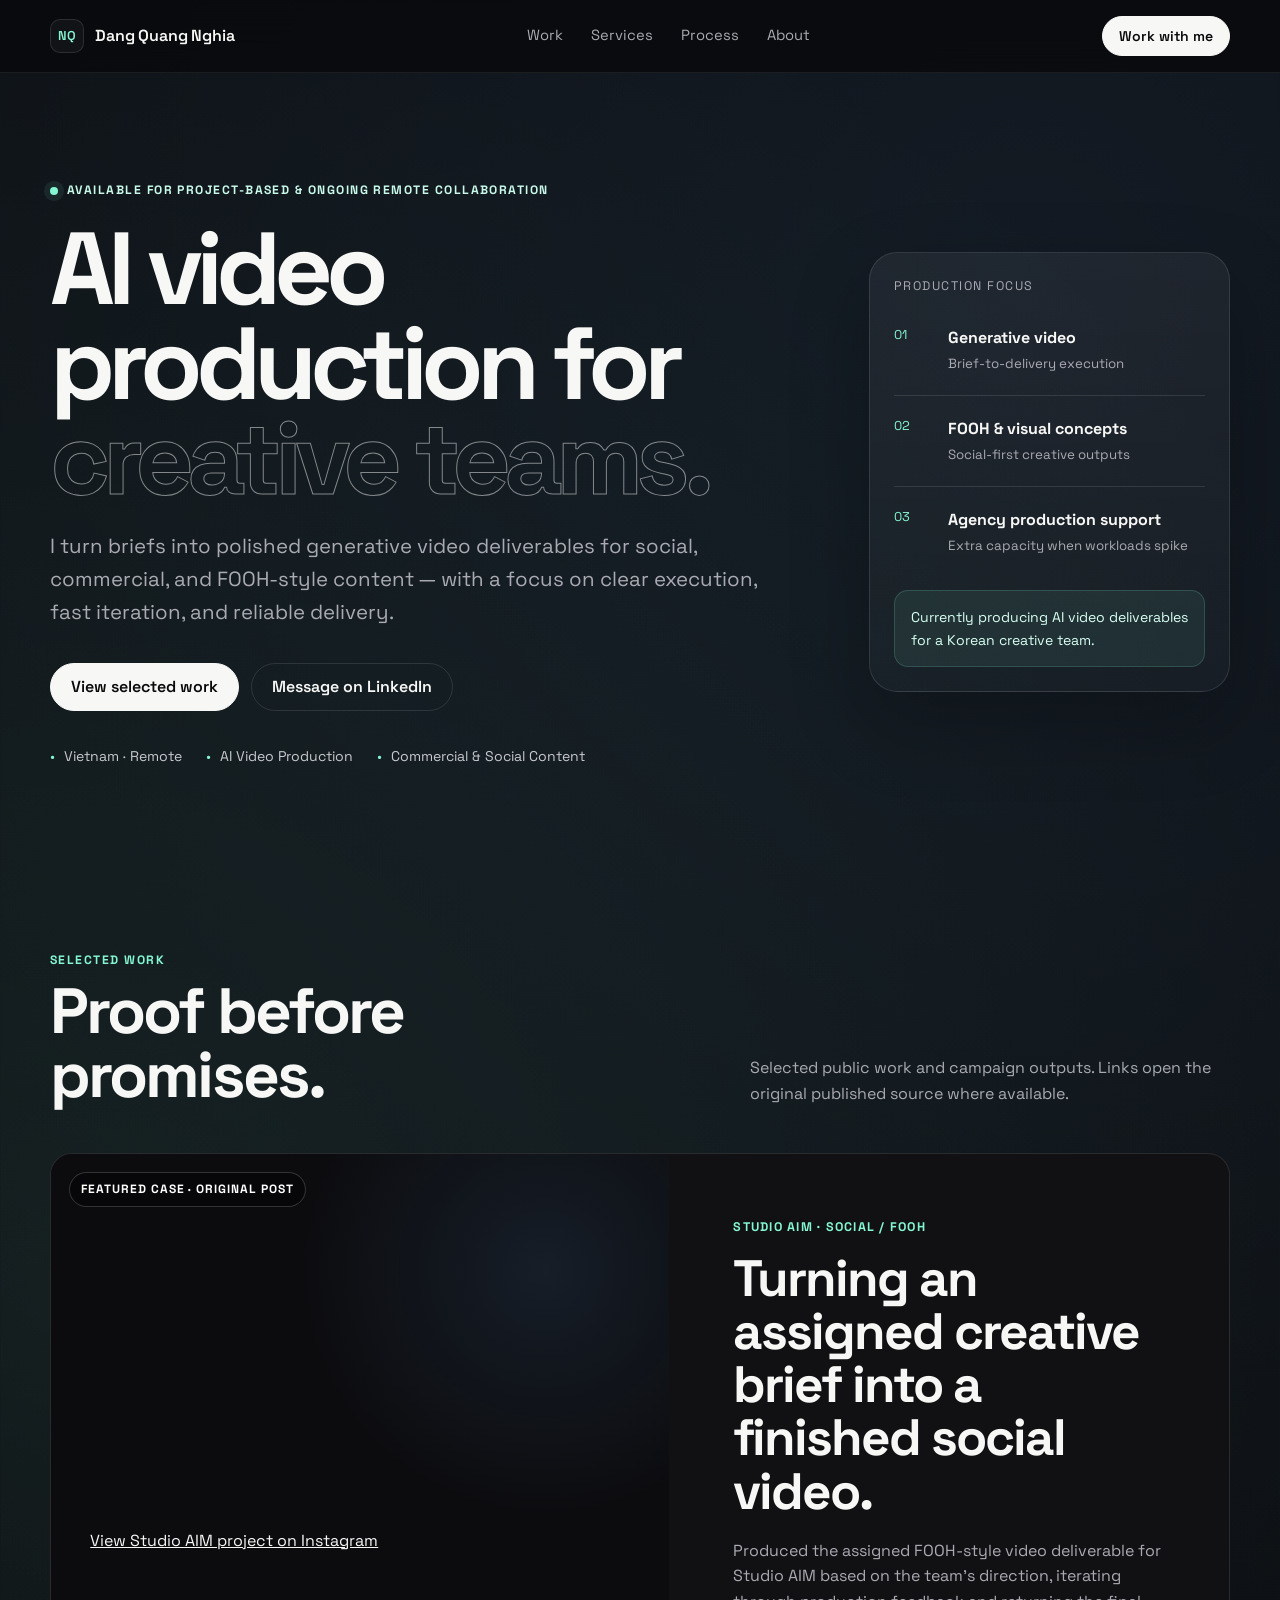
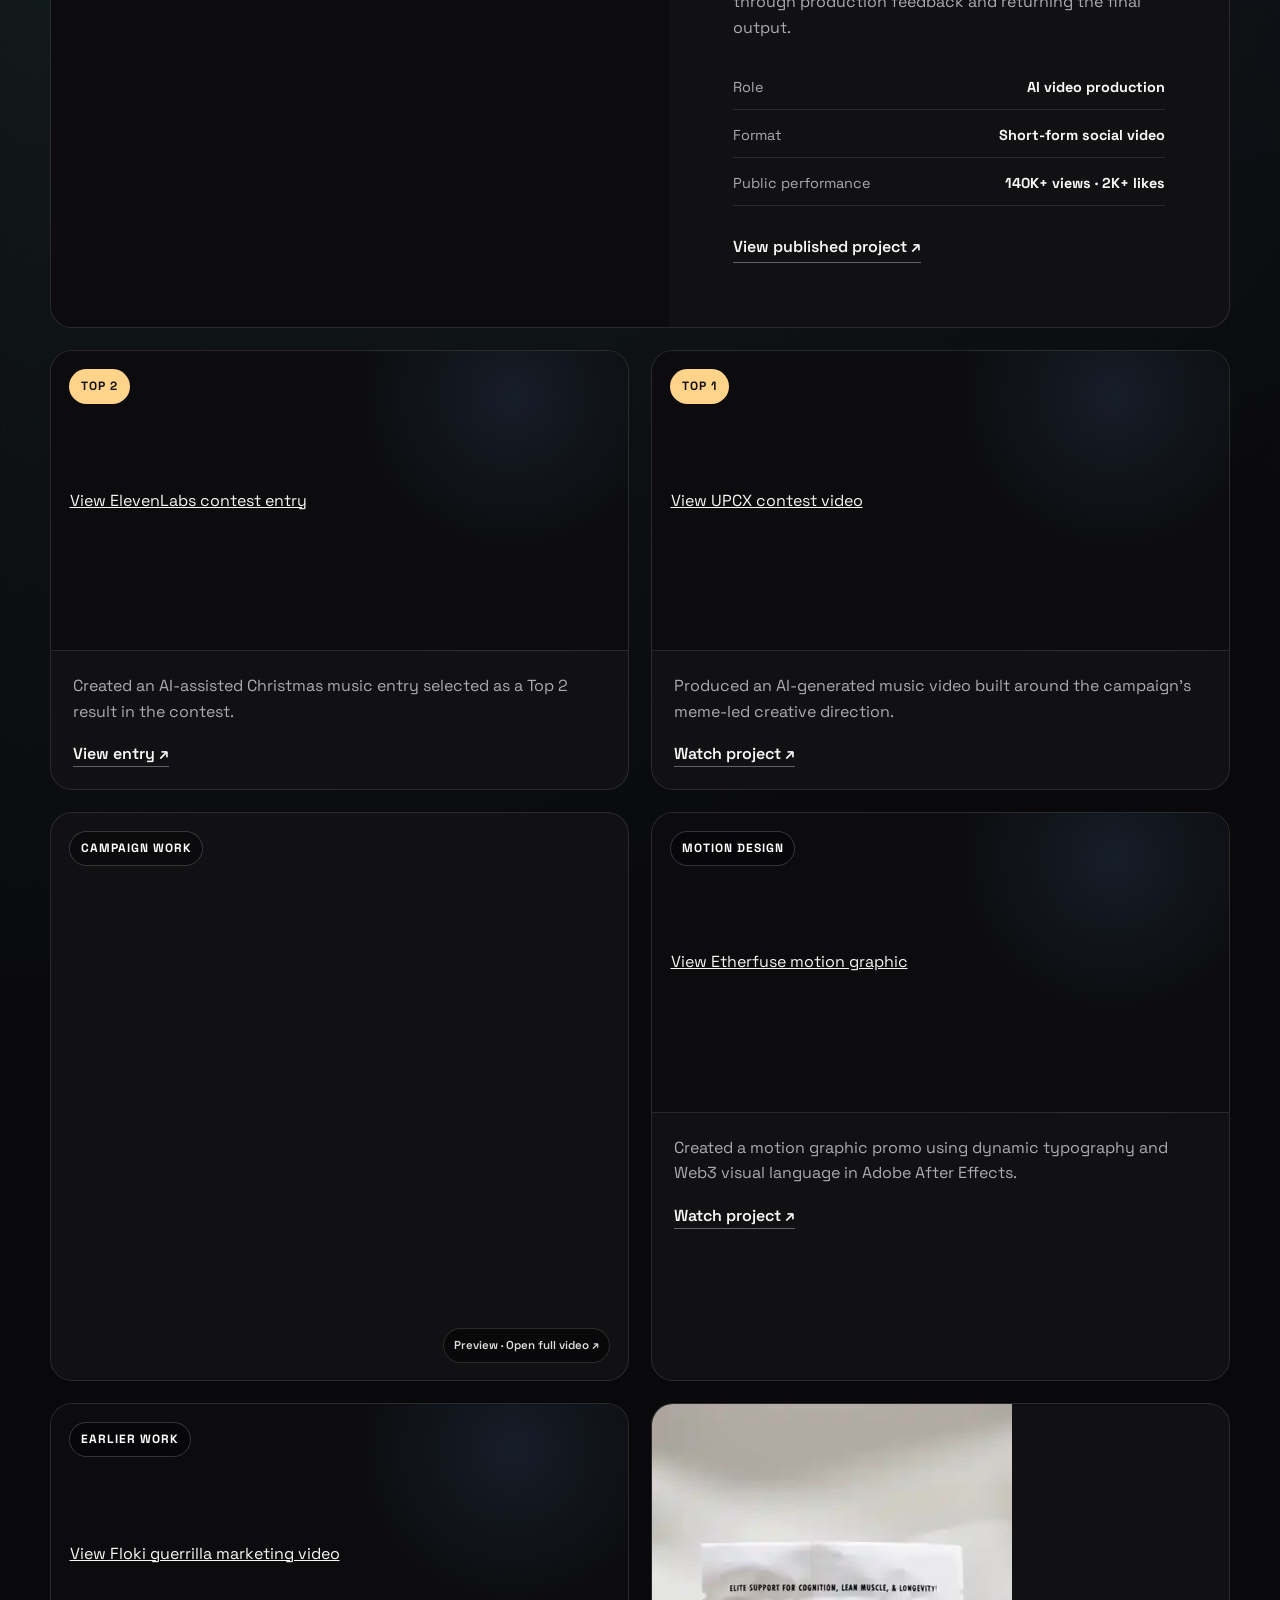
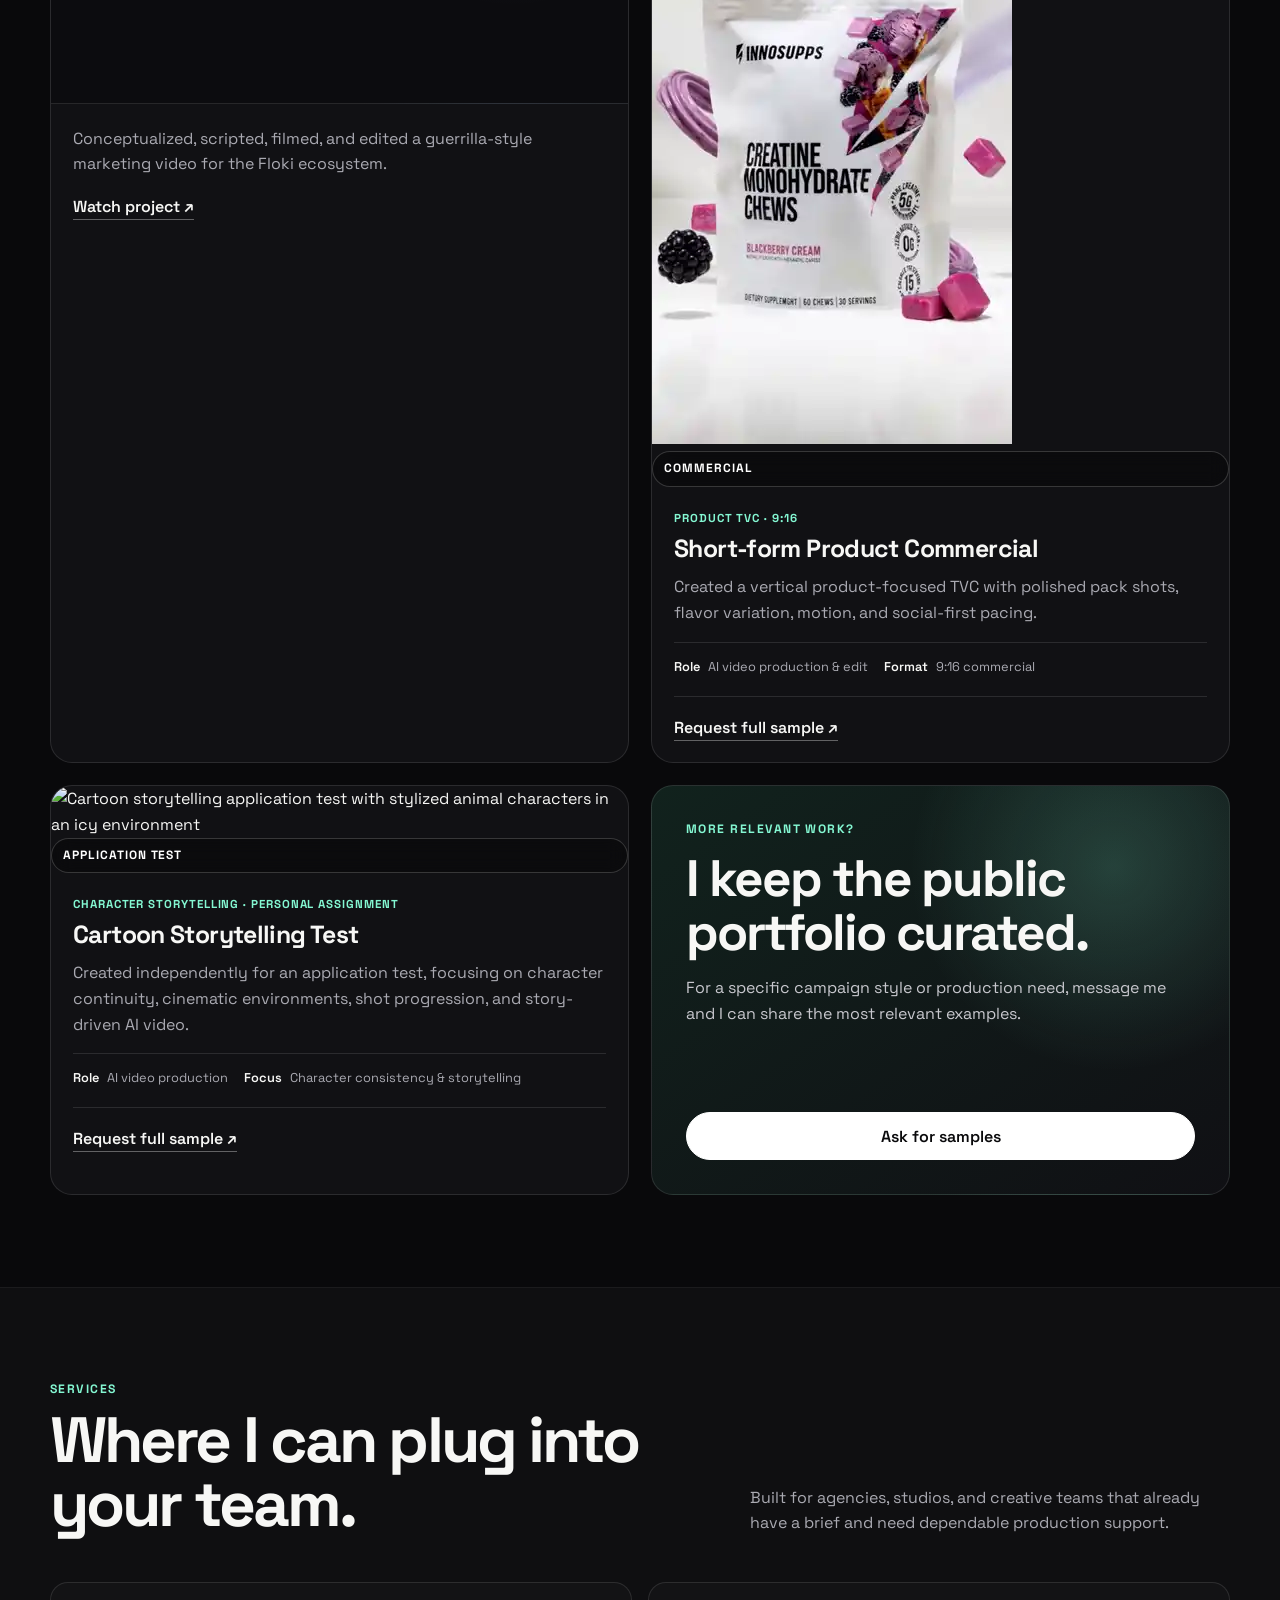
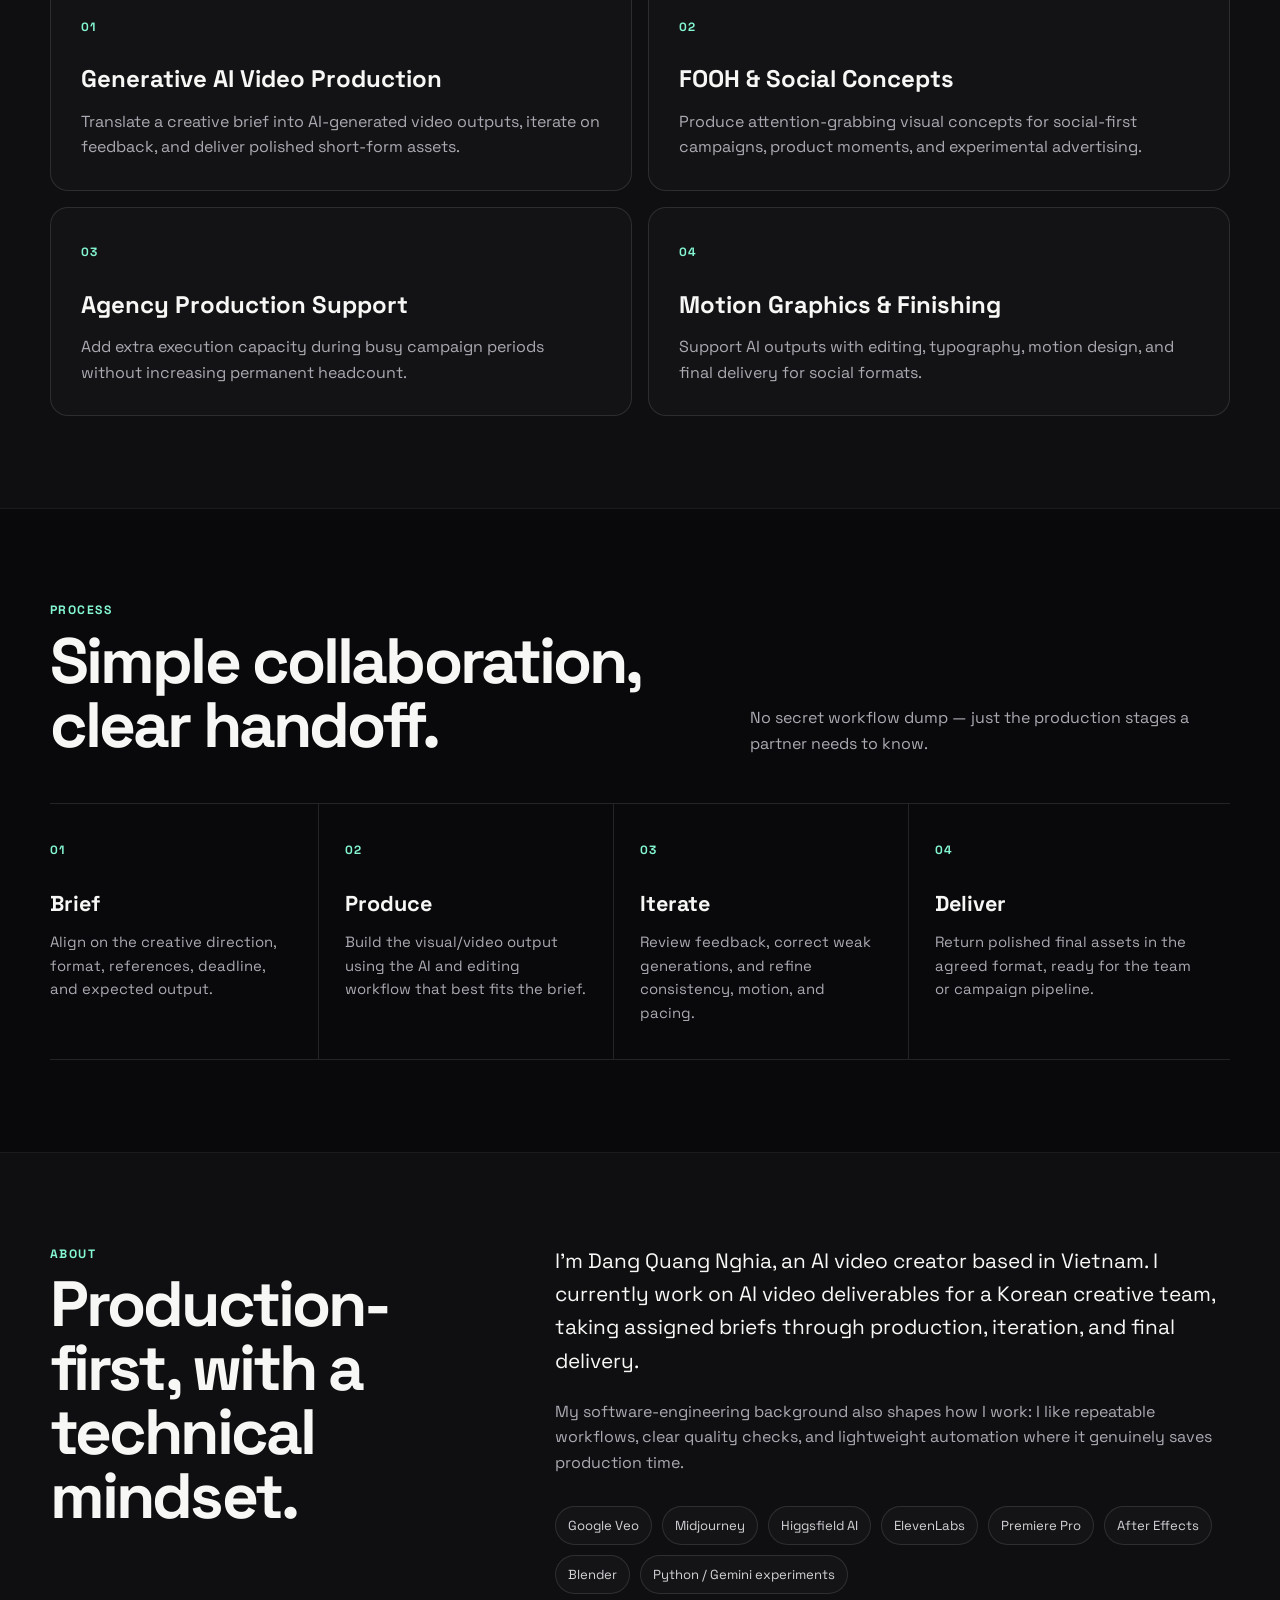
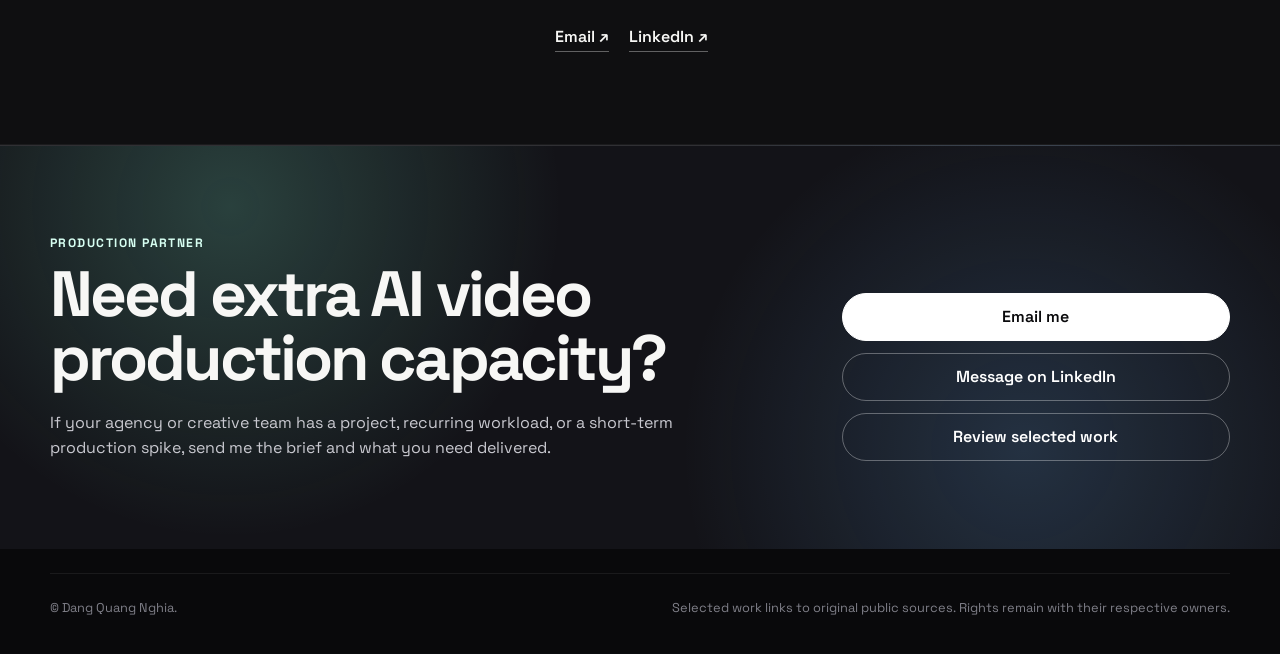
==== index.html @ 26cf0c99 "Add TVC and cartoon portfolio work" ====
<!DOCTYPE html>
<html lang="en">
<head>
  <meta charset="UTF-8" />
  <meta name="viewport" content="width=device-width, initial-scale=1.0" />
  <title>Dang Quang Nghia | AI Video Production</title>
  <meta name="description" content="AI video production for agencies, studios, and creative teams. Generative video, FOOH concepts, social content, motion design, and production support." />
  <meta name="author" content="Dang Quang Nghia" />
  <meta name="theme-color" content="#09090b" />
  <link rel="canonical" href="https://nghiaharu.github.io/my-portfolio/" />

  <meta property="og:type" content="website" />
  <meta property="og:title" content="Dang Quang Nghia | AI Video Production" />
  <meta property="og:description" content="AI video production support for agencies, studios, and creative teams." />
  <meta property="og:url" content="https://nghiaharu.github.io/my-portfolio/" />

  <meta name="twitter:card" content="summary_large_image" />
  <meta name="twitter:title" content="Dang Quang Nghia | AI Video Production" />
  <meta name="twitter:description" content="AI video production support for agencies, studios, and creative teams." />

  <link rel="preconnect" href="https://fonts.googleapis.com" />
  <link rel="preconnect" href="https://fonts.gstatic.com" crossorigin />
  <link href="https://fonts.googleapis.com/css2?family=Space+Grotesk:wght@400;500;600;700&display=swap" rel="stylesheet" />
  <link rel="stylesheet" href="styles.css" />
</head>
<body>
  <a class="skip-link" href="#main">Skip to content</a>

  <header class="site-header">
    <div class="shell nav-wrap">
      <a class="brand" href="#top" aria-label="Dang Quang Nghia home">
        <span class="brand-mark">NQ</span>
        <span class="brand-text">Dang Quang Nghia</span>
      </a>
      <nav class="nav" aria-label="Primary navigation">
        <a href="#work">Work</a>
        <a href="#services">Services</a>
        <a href="#process">Process</a>
        <a href="#about">About</a>
      </nav>
      <a class="button button-small" href="#contact">Work with me</a>
    </div>
  </header>

  <main id="main">
    <section class="hero" id="top">
      <div class="shell hero-grid">
        <div class="hero-copy">
          <div class="eyebrow"><span class="dot"></span> Available for project-based & ongoing remote collaboration</div>
          <h1>AI video production for <span>creative teams.</span></h1>
          <p class="hero-lead">
            I turn briefs into polished generative video deliverables for social, commercial, and FOOH-style content —
            with a focus on clear execution, fast iteration, and reliable delivery.
          </p>
          <div class="hero-actions">
            <a class="button" href="#work">View selected work</a>
            <a class="button button-ghost" href="https://www.linkedin.com/in/ngh%C4%A9a-%C4%91%E1%BA%B7ng-quang-a64349433/" target="_blank" rel="noopener noreferrer">Message on LinkedIn</a>
          </div>
          <div class="hero-meta">
            <span>Vietnam · Remote</span>
            <span>AI Video Production</span>
            <span>Commercial & Social Content</span>
          </div>
        </div>

        <aside class="hero-panel" aria-label="Production focus">
          <div class="panel-label">Production focus</div>
          <div class="focus-list">
            <div class="focus-item">
              <span class="focus-num">01</span>
              <div><strong>Generative video</strong><small>Brief-to-delivery execution</small></div>
            </div>
            <div class="focus-item">
              <span class="focus-num">02</span>
              <div><strong>FOOH & visual concepts</strong><small>Social-first creative outputs</small></div>
            </div>
            <div class="focus-item">
              <span class="focus-num">03</span>
              <div><strong>Agency production support</strong><small>Extra capacity when workloads spike</small></div>
            </div>
          </div>
          <div class="panel-note">Currently producing AI video deliverables for a Korean creative team.</div>
        </aside>
      </div>
    </section>

    <section class="section" id="work">
      <div class="shell">
        <div class="section-heading">
          <div>
            <div class="kicker">Selected work</div>
            <h2>Proof before promises.</h2>
          </div>
          <p>Selected public work and campaign outputs. Links open the original published source where available.</p>
        </div>

        <div class="featured-case">
          <div class="social-embed social-embed-featured">
            <div class="visual-tag embed-tag">Featured case · Original post</div>
            <blockquote class="instagram-media"
              data-instgrm-permalink="https://www.instagram.com/p/DbcyegvzpGK/"
              data-instgrm-version="14">
              <a href="https://www.instagram.com/p/DbcyegvzpGK/" target="_blank" rel="noopener noreferrer">View Studio AIM project on Instagram</a>
            </blockquote>
          </div>

          <div class="case-copy">
            <div class="case-topline">Studio AIM · Social / FOOH</div>
            <h3>Turning an assigned creative brief into a finished social video.</h3>
            <p>
              Produced the assigned FOOH-style video deliverable for Studio AIM based on the team's direction, iterating through production feedback and returning the final output.
            </p>

            <div class="case-grid">
              <div><span>Role</span><strong>AI video production</strong></div>
              <div><span>Format</span><strong>Short-form social video</strong></div>
              <div><span>Public performance</span><strong>140K+ views · 2K+ likes</strong></div>
            </div>

            <a class="text-link" href="https://www.instagram.com/p/DbcyegvzpGK/" target="_blank" rel="noopener noreferrer">View published project ↗</a>
          </div>
        </div>

        <div class="work-grid">
          <article class="work-card">
            <div class="social-embed">
              <div class="work-badge embed-card-badge">Top 2</div>
              <blockquote class="twitter-tweet" data-theme="dark" data-dnt="true" data-conversation="none">
                <a href="https://x.com/matt_elevenlabs/status/2009209588478849228">View ElevenLabs contest entry</a>
              </blockquote>
            </div>
            <div class="work-body">
              <p>Created an AI-assisted Christmas music entry selected as a Top 2 result in the contest.</p>
              <a class="text-link" href="https://x.com/matt_elevenlabs/status/2009209588478849228" target="_blank" rel="noopener noreferrer">View entry ↗</a>
            </div>
          </article>

          <article class="work-card">
            <div class="social-embed">
              <div class="work-badge embed-card-badge">Top 1</div>
              <blockquote class="twitter-tweet" data-theme="dark" data-dnt="true" data-conversation="none">
                <a href="https://x.com/Ecrypto_VN/status/1852994541424697774">View UPCX contest video</a>
              </blockquote>
            </div>
            <div class="work-body">
              <p>Produced an AI-generated music video built around the campaign's meme-led creative direction.</p>
              <a class="text-link" href="https://x.com/Ecrypto_VN/status/1852994541424697774/video/1" target="_blank" rel="noopener noreferrer">Watch project ↗</a>
            </div>
          </article>

          <article class="work-card">
            <a class="video-preview" href="https://drive.google.com/file/d/1-CFqAN7AsL5oeocT35LwntbF9EsBcft4/view?usp=drivesdk" target="_blank" rel="noopener noreferrer" aria-label="Watch the full Bitget Pay campaign video">
              <video autoplay muted loop playsinline preload="metadata" aria-hidden="true">
                <source src="assets/bitget-preview.mp4" type="video/mp4">
              </video>
              <div class="work-badge neutral video-badge">Campaign work</div>
              <span class="preview-hint">Preview · Open full video ↗</span>
            </a>
            <div class="work-body">
              <small class="work-kicker">Social Campaign · English Version</small>
              <h3 class="work-title">Bitget Pay Campaign</h3>
              <p>Produced a short-form product explainer for Bitget Pay, designed for clear social viewing and platform-led campaign content.</p>
              <div class="project-facts">
                <span><b>Role</b> Video production</span>
                <span><b>Deliverable</b> 16:9 social video</span>
              </div>
              <div class="link-row">
                <a class="text-link" href="https://drive.google.com/file/d/1-CFqAN7AsL5oeocT35LwntbF9EsBcft4/view?usp=drivesdk" target="_blank" rel="noopener noreferrer">Watch full video ↗</a>
                <a class="text-link" href="https://x.com/Ecrypto_VN/status/1942837904432365758/video/1" target="_blank" rel="noopener noreferrer">LBank work ↗</a>
              </div>
            </div>
          </article>

          <article class="work-card">
            <div class="social-embed">
              <div class="work-badge neutral embed-card-badge">Motion design</div>
              <blockquote class="twitter-tweet" data-theme="dark" data-dnt="true" data-conversation="none">
                <a href="https://x.com/Ecrypto_VN/status/1970772073350914129">View Etherfuse motion graphic</a>
              </blockquote>
            </div>
            <div class="work-body">
              <p>Created a motion graphic promo using dynamic typography and Web3 visual language in Adobe After Effects.</p>
              <a class="text-link" href="https://x.com/Ecrypto_VN/status/1970772073350914129" target="_blank" rel="noopener noreferrer">Watch project ↗</a>
            </div>
          </article>

          <article class="work-card">
            <div class="social-embed">
              <div class="work-badge neutral embed-card-badge">Earlier work</div>
              <blockquote class="twitter-tweet" data-theme="dark" data-dnt="true" data-conversation="none">
                <a href="https://x.com/Ecrypto_VN/status/1976723425608843528">View Floki guerrilla marketing video</a>
              </blockquote>
            </div>
            <div class="work-body">
              <p>Conceptualized, scripted, filmed, and edited a guerrilla-style marketing video for the Floki ecosystem.</p>
              <a class="text-link" href="https://x.com/Ecrypto_VN/status/1976723425608843528/video/1" target="_blank" rel="noopener noreferrer">Watch project ↗</a>
            </div>
          </article>

          <article class="work-card">
            <div class="poster-preview poster-preview-vertical">
              <img src="[data-uri]" alt="Product TVC for creatine chew packaging" loading="lazy">
              <div class="work-badge neutral poster-badge">Commercial</div>
            </div>
            <div class="work-body">
              <small class="work-kicker">Product TVC · 9:16</small>
              <h3 class="work-title">Short-form Product Commercial</h3>
              <p>Created a vertical product-focused TVC with polished pack shots, flavor variation, motion, and social-first pacing.</p>
              <div class="project-facts">
                <span><b>Role</b> AI video production & edit</span>
                <span><b>Format</b> 9:16 commercial</span>
              </div>
              <a class="text-link" href="mailto:nghiadangquang77@gmail.com?subject=Portfolio%20-%20Product%20TVC%20full%20sample">Request full sample ↗</a>
            </div>
          </article>

          <article class="work-card">
            <div class="poster-preview">
              <img src="[data-uri]" alt="Cartoon storytelling application test with stylized animal characters in an icy environment" loading="lazy">
              <div class="work-badge neutral poster-badge">Application test</div>
            </div>
            <div class="work-body">
              <small class="work-kicker">Character Storytelling · Personal Assignment</small>
              <h3 class="work-title">Cartoon Storytelling Test</h3>
              <p>Created independently for an application test, focusing on character continuity, cinematic environments, shot progression, and story-driven AI video.</p>
              <div class="project-facts">
                <span><b>Role</b> AI video production</span>
                <span><b>Focus</b> Character consistency & storytelling</span>
              </div>
              <a class="text-link" href="mailto:nghiadangquang77@gmail.com?subject=Portfolio%20-%20Cartoon%20full%20sample">Request full sample ↗</a>
            </div>
          </article>

          <article class="work-card work-card-cta">
            <div>
              <div class="kicker">More relevant work?</div>
              <h3>I keep the public portfolio curated.</h3>
              <p>For a specific campaign style or production need, message me and I can share the most relevant examples.</p>
            </div>
            <a class="button button-light" href="https://www.linkedin.com/in/ngh%C4%A9a-%C4%91%E1%BA%B7ng-quang-a64349433/" target="_blank" rel="noopener noreferrer">Ask for samples</a>
          </article>
        </div>
      </div>
    </section>

    <section class="section section-muted" id="services">
      <div class="shell">
        <div class="section-heading">
          <div>
            <div class="kicker">Services</div>
            <h2>Where I can plug into your team.</h2>
          </div>
          <p>Built for agencies, studios, and creative teams that already have a brief and need dependable production support.</p>
        </div>

        <div class="service-grid">
          <article class="service-card">
            <span>01</span>
            <h3>Generative AI Video Production</h3>
            <p>Translate a creative brief into AI-generated video outputs, iterate on feedback, and deliver polished short-form assets.</p>
          </article>
          <article class="service-card">
            <span>02</span>
            <h3>FOOH & Social Concepts</h3>
            <p>Produce attention-grabbing visual concepts for social-first campaigns, product moments, and experimental advertising.</p>
          </article>
          <article class="service-card">
            <span>03</span>
            <h3>Agency Production Support</h3>
            <p>Add extra execution capacity during busy campaign periods without increasing permanent headcount.</p>
          </article>
          <article class="service-card">
            <span>04</span>
            <h3>Motion Graphics & Finishing</h3>
            <p>Support AI outputs with editing, typography, motion design, and final delivery for social formats.</p>
          </article>
        </div>
      </div>
    </section>

    <section class="section" id="process">
      <div class="shell">
        <div class="section-heading">
          <div>
            <div class="kicker">Process</div>
            <h2>Simple collaboration, clear handoff.</h2>
          </div>
          <p>No secret workflow dump — just the production stages a partner needs to know.</p>
        </div>

        <div class="process-grid">
          <div class="process-step">
            <span>01</span>
            <h3>Brief</h3>
            <p>Align on the creative direction, format, references, deadline, and expected output.</p>
          </div>
          <div class="process-step">
            <span>02</span>
            <h3>Produce</h3>
            <p>Build the visual/video output using the AI and editing workflow that best fits the brief.</p>
          </div>
          <div class="process-step">
            <span>03</span>
            <h3>Iterate</h3>
            <p>Review feedback, correct weak generations, and refine consistency, motion, and pacing.</p>
          </div>
          <div class="process-step">
            <span>04</span>
            <h3>Deliver</h3>
            <p>Return polished final assets in the agreed format, ready for the team or campaign pipeline.</p>
          </div>
        </div>
      </div>
    </section>

    <section class="section section-muted" id="about">
      <div class="shell about-grid">
        <div>
          <div class="kicker">About</div>
          <h2>Production-first, with a technical mindset.</h2>
        </div>
        <div class="about-copy">
          <p class="about-lead">
            I'm Dang Quang Nghia, an AI video creator based in Vietnam. I currently work on AI video deliverables for a Korean creative team, taking assigned briefs through production, iteration, and final delivery.
          </p>
          <p>
            My software-engineering background also shapes how I work: I like repeatable workflows, clear quality checks, and lightweight automation where it genuinely saves production time.
          </p>

          <div class="tool-list" aria-label="Selected tools">
            <span>Google Veo</span>
            <span>Midjourney</span>
            <span>Higgsfield AI</span>
            <span>ElevenLabs</span>
            <span>Premiere Pro</span>
            <span>After Effects</span>
            <span>Blender</span>
            <span>Python / Gemini experiments</span>
          </div>

          <div class="about-links">
            <a class="text-link" href="mailto:nghiadangquang77@gmail.com">Email ↗</a>
            <a class="text-link" href="https://www.linkedin.com/in/ngh%C4%A9a-%C4%91%E1%BA%B7ng-quang-a64349433/" target="_blank" rel="noopener noreferrer">LinkedIn ↗</a>
          </div>
        </div>
      </div>
    </section>

    <section class="contact" id="contact">
      <div class="shell contact-inner">
        <div>
          <div class="kicker kicker-light">Production partner</div>
          <h2>Need extra AI video production capacity?</h2>
          <p>
            If your agency or creative team has a project, recurring workload, or a short-term production spike, send me the brief and what you need delivered.
          </p>
        </div>
        <div class="contact-actions">
          <a class="button button-light" href="mailto:nghiadangquang77@gmail.com">Email me</a>
          <a class="button button-outline-light" href="https://www.linkedin.com/in/ngh%C4%A9a-%C4%91%E1%BA%B7ng-quang-a64349433/" target="_blank" rel="noopener noreferrer">Message on LinkedIn</a>
          <a class="button button-outline-light" href="#work">Review selected work</a>
        </div>
      </div>
    </section>
  </main>

  <footer class="footer">
    <div class="shell footer-inner">
      <div>© <span id="year"></span> Dang Quang Nghia.</div>
      <div>Selected work links to original public sources. Rights remain with their respective owners.</div>
    </div>
  </footer>

  <script async src="https://platform.twitter.com/widgets.js" charset="utf-8"></script>
  <script async src="https://www.instagram.com/embed.js"></script>
  <script src="script.js"></script>
</body>
</html>
---- styles.css ----
:root {
  --bg: #09090b;
  --surface: #111114;
  --surface-2: #17171b;
  --text: #f7f7f5;
  --muted: #aaaab2;
  --line: rgba(255,255,255,.11);
  --accent: #84f7d2;
  --accent-2: #6fb8ff;
  --warm: #ffd38a;
  --max: 1180px;
  --radius: 22px;
}

* { box-sizing: border-box; }

html {
  scroll-behavior: smooth;
  background: var(--bg);
}

body {
  margin: 0;
  color: var(--text);
  background:
    radial-gradient(circle at 80% 4%, rgba(111,184,255,.10), transparent 28%),
    radial-gradient(circle at 8% 18%, rgba(132,247,210,.08), transparent 24%),
    var(--bg);
  font-family: "Space Grotesk", system-ui, -apple-system, BlinkMacSystemFont, "Segoe UI", sans-serif;
  line-height: 1.6;
  -webkit-font-smoothing: antialiased;
}

a { color: inherit; }
img { max-width: 100%; }

.skip-link {
  position: fixed;
  left: 16px;
  top: -60px;
  z-index: 1000;
  background: #fff;
  color: #000;
  padding: 10px 14px;
  border-radius: 10px;
}
.skip-link:focus { top: 16px; }

.shell {
  width: min(calc(100% - 40px), var(--max));
  margin: 0 auto;
}

.site-header {
  position: sticky;
  top: 0;
  z-index: 50;
  background: rgba(9,9,11,.76);
  backdrop-filter: blur(18px);
  border-bottom: 1px solid rgba(255,255,255,.07);
}

.nav-wrap {
  min-height: 72px;
  display: flex;
  align-items: center;
  justify-content: space-between;
  gap: 24px;
}

.brand {
  display: inline-flex;
  gap: 11px;
  align-items: center;
  text-decoration: none;
  font-weight: 600;
  letter-spacing: -.01em;
}

.brand-mark {
  width: 34px;
  height: 34px;
  display: grid;
  place-items: center;
  border: 1px solid var(--line);
  border-radius: 10px;
  background: rgba(255,255,255,.04);
  font-size: .8rem;
  color: var(--accent);
}

.nav {
  display: flex;
  gap: 28px;
  align-items: center;
}

.nav a {
  text-decoration: none;
  color: var(--muted);
  font-size: .92rem;
  transition: color .2s ease;
}

.nav a:hover,
.nav a:focus { color: var(--text); }

.button {
  display: inline-flex;
  align-items: center;
  justify-content: center;
  gap: 8px;
  min-height: 48px;
  padding: 0 20px;
  border-radius: 999px;
  background: var(--text);
  color: #0a0a0c;
  border: 1px solid var(--text);
  text-decoration: none;
  font-weight: 600;
  transition: transform .2s ease, background .2s ease, border-color .2s ease;
}

.button:hover { transform: translateY(-2px); }

.button-small {
  min-height: 40px;
  padding: 0 16px;
  font-size: .88rem;
}

.button-ghost {
  color: var(--text);
  background: transparent;
  border-color: var(--line);
}

.button-light {
  background: #fff;
  border-color: #fff;
  color: #0a0a0c;
}

.button-outline-light {
  background: transparent;
  border-color: rgba(255,255,255,.32);
  color: #fff;
}

.hero {
  padding: 104px 0 92px;
}

.hero-grid {
  display: grid;
  grid-template-columns: minmax(0, 1.45fr) minmax(300px, .7fr);
  gap: 70px;
  align-items: center;
}

.eyebrow,
.kicker {
  color: var(--accent);
  text-transform: uppercase;
  letter-spacing: .12em;
  font-size: .76rem;
  font-weight: 700;
}

.eyebrow {
  display: inline-flex;
  align-items: center;
  gap: 9px;
  margin-bottom: 20px;
  color: #c8f9e9;
}

.dot {
  width: 8px;
  height: 8px;
  border-radius: 50%;
  background: var(--accent);
  box-shadow: 0 0 0 6px rgba(132,247,210,.08);
}

h1, h2, h3, p { margin-top: 0; }

h1 {
  margin-bottom: 24px;
  font-size: clamp(3.5rem, 8vw, 7.4rem);
  line-height: .93;
  letter-spacing: -.068em;
  max-width: 900px;
}

h1 span {
  color: transparent;
  -webkit-text-stroke: 1px rgba(255,255,255,.48);
}

.hero-lead {
  max-width: 760px;
  color: var(--muted);
  font-size: clamp(1.1rem, 2vw, 1.28rem);
}

.hero-actions {
  display: flex;
  flex-wrap: wrap;
  gap: 12px;
  margin-top: 34px;
}

.hero-meta {
  display: flex;
  flex-wrap: wrap;
  gap: 16px 24px;
  margin-top: 34px;
  color: #c8c8ce;
  font-size: .88rem;
}

.hero-meta span::before {
  content: "•";
  color: var(--accent);
  margin-right: 9px;
}

.hero-panel {
  background: linear-gradient(180deg, rgba(255,255,255,.055), rgba(255,255,255,.025));
  border: 1px solid var(--line);
  border-radius: 28px;
  padding: 24px;
  box-shadow: 0 30px 80px rgba(0,0,0,.24);
}

.panel-label {
  color: var(--muted);
  font-size: .78rem;
  text-transform: uppercase;
  letter-spacing: .12em;
  margin-bottom: 8px;
}

.focus-list { display: grid; }

.focus-item {
  display: grid;
  grid-template-columns: 42px 1fr;
  gap: 12px;
  padding: 20px 0;
  border-bottom: 1px solid var(--line);
}

.focus-item:last-child { border-bottom: 0; }

.focus-num { color: var(--accent); font-size: .8rem; }
.focus-item strong { display: block; font-size: 1rem; }
.focus-item small { display: block; color: var(--muted); margin-top: 3px; }

.panel-note {
  margin-top: 14px;
  padding: 15px 16px;
  background: rgba(132,247,210,.075);
  border: 1px solid rgba(132,247,210,.17);
  border-radius: 14px;
  color: #d7fff2;
  font-size: .88rem;
}

.section {
  padding: 92px 0;
}

.section-muted {
  background: rgba(255,255,255,.025);
  border-top: 1px solid rgba(255,255,255,.05);
  border-bottom: 1px solid rgba(255,255,255,.05);
}

.section-heading {
  display: grid;
  grid-template-columns: minmax(0, 1fr) minmax(300px, 480px);
  gap: 60px;
  align-items: end;
  margin-bottom: 46px;
}

.section-heading h2,
.about-grid h2,
.contact h2 {
  margin: 8px 0 0;
  font-size: clamp(2.3rem, 5vw, 4.6rem);
  line-height: 1;
  letter-spacing: -.045em;
}

.section-heading p {
  margin-bottom: 0;
  color: var(--muted);
}

.featured-case {
  display: grid;
  grid-template-columns: 1.05fr .95fr;
  overflow: hidden;
  border: 1px solid var(--line);
  border-radius: var(--radius);
  background: var(--surface);
  margin-bottom: 22px;
}

.case-visual {
  min-height: 470px;
  padding: 28px;
  position: relative;
  display: flex;
  flex-direction: column;
  justify-content: space-between;
}

.visual-aim {
  background:
    radial-gradient(circle at 30% 25%, rgba(132,247,210,.35), transparent 28%),
    radial-gradient(circle at 80% 72%, rgba(111,184,255,.30), transparent 33%),
    linear-gradient(145deg, #0e2522 0%, #101219 50%, #1a1530 100%);
}

.visual-tag,
.work-badge {
  align-self: flex-start;
  background: rgba(0,0,0,.36);
  border: 1px solid rgba(255,255,255,.18);
  color: #fff;
  padding: 7px 11px;
  border-radius: 999px;
  font-size: .75rem;
  font-weight: 700;
  text-transform: uppercase;
  letter-spacing: .08em;
  backdrop-filter: blur(10px);
}

.visual-center span {
  display: block;
  color: rgba(255,255,255,.54);
  font-size: clamp(3.4rem, 8vw, 7rem);
  font-weight: 700;
  letter-spacing: -.06em;
  line-height: .8;
}

.visual-center strong {
  display: block;
  margin-top: 16px;
  font-size: clamp(1.8rem, 4vw, 3.4rem);
}

.visual-link {
  align-self: flex-start;
  text-decoration: none;
  color: #fff;
  font-size: .9rem;
}

.case-copy {
  padding: clamp(34px, 5vw, 64px);
  display: flex;
  flex-direction: column;
  justify-content: center;
}

.case-topline {
  color: var(--accent);
  font-size: .78rem;
  font-weight: 700;
  text-transform: uppercase;
  letter-spacing: .1em;
}

.case-copy h3 {
  font-size: clamp(2rem, 4vw, 3.4rem);
  line-height: 1.04;
  letter-spacing: -.04em;
  margin: 14px 0 20px;
}

.case-copy > p { color: var(--muted); }

.case-grid {
  display: grid;
  gap: 14px;
  margin: 20px 0 28px;
}

.case-grid div {
  display: flex;
  justify-content: space-between;
  gap: 20px;
  padding-bottom: 10px;
  border-bottom: 1px solid var(--line);
  font-size: .9rem;
}

.case-grid span { color: var(--muted); }
.case-grid strong { text-align: right; }

.text-link {
  width: fit-content;
  color: var(--text);
  text-decoration: none;
  font-weight: 600;
  border-bottom: 1px solid rgba(255,255,255,.34);
  padding-bottom: 2px;
}

.text-link:hover { border-color: var(--accent); color: var(--accent); }

.work-grid {
  display: grid;
  grid-template-columns: repeat(2, minmax(0, 1fr));
  gap: 22px;
}

.work-card {
  border: 1px solid var(--line);
  border-radius: var(--radius);
  overflow: hidden;
  background: var(--surface);
}

.social-embed {
  position: relative;
  min-height: 300px;
  padding: 18px;
  display: grid;
  place-items: center;
  overflow: hidden;
  background:
    radial-gradient(circle at 80% 15%, rgba(111,184,255,.10), transparent 30%),
    #0c0c0f;
  border-bottom: 1px solid var(--line);
}

.social-embed-featured {
  min-height: 470px;
  border-bottom: 0;
}

.social-embed blockquote {
  width: 100% !important;
  max-width: 540px !important;
  margin: 0 auto !important;
}

.social-embed .instagram-media {
  min-width: 0 !important;
}

.embed-tag,
.embed-card-badge {
  position: absolute;
  top: 18px;
  left: 18px;
  z-index: 3;
}

.embed-card-badge {
  pointer-events: none;
}

.work-visual {
  min-height: 300px;
  padding: 22px;
  display: flex;
  flex-direction: column;
  justify-content: space-between;
  text-decoration: none;
  border-bottom: 1px solid var(--line);
  transition: transform .25s ease, filter .25s ease;
}

a.work-visual:hover { filter: brightness(1.08); }

.work-visual small {
  display: block;
  color: rgba(255,255,255,.62);
  font-size: .78rem;
  text-transform: uppercase;
  letter-spacing: .09em;
  margin-bottom: 5px;
}

.work-visual strong {
  display: block;
  font-size: clamp(1.6rem, 3vw, 2.6rem);
  max-width: 430px;
  line-height: 1.02;
  letter-spacing: -.035em;
}

.work-badge { color: #101012; background: var(--warm); border-color: transparent; }
.work-badge.neutral { color: #fff; background: rgba(0,0,0,.35); border-color: rgba(255,255,255,.18); }

.visual-eleven {
  background:
    radial-gradient(circle at 78% 22%, rgba(255,211,138,.42), transparent 30%),
    linear-gradient(145deg, #33150f, #121319 62%, #18263a);
}

.visual-upcx {
  background:
    radial-gradient(circle at 24% 30%, rgba(132,247,210,.30), transparent 28%),
    linear-gradient(145deg, #102b21, #13131a 58%, #2f1743);
}

.visual-exchanges {
  background:
    radial-gradient(circle at 80% 24%, rgba(111,184,255,.38), transparent 30%),
    linear-gradient(145deg, #101b2b, #141419 60%, #182a22);
}

.visual-ether {
  background:
    radial-gradient(circle at 24% 70%, rgba(186,120,255,.30), transparent 28%),
    linear-gradient(145deg, #24122d, #111318 62%, #12242b);
}

.visual-floki {
  background:
    radial-gradient(circle at 70% 30%, rgba(255,211,138,.25), transparent 28%),
    linear-gradient(145deg, #2b2410, #141419 62%, #262015);
}

.work-body { padding: 22px; }
.work-body p { color: var(--muted); min-height: 52px; }
.link-row { display: flex; flex-wrap: wrap; gap: 18px; }

.video-preview {
  position: relative;
  aspect-ratio: 16 / 9;
  overflow: hidden;
  background: #050507;
  border-bottom: 1px solid var(--line);
}

.video-preview video {
  width: 100%;
  height: 100%;
  display: block;
  object-fit: cover;
  transition: transform .35s ease, filter .35s ease;
}

.video-preview:hover video {
  transform: scale(1.015);
  filter: brightness(.88);
}

.preview-hint {
  position: absolute;
  right: 18px;
  bottom: 16px;
  padding: 7px 10px;
  border-radius: 999px;
  background: rgba(0,0,0,.52);
  border: 1px solid rgba(255,255,255,.16);
  color: #fff;
  font-size: .72rem;
  font-weight: 600;
  backdrop-filter: blur(10px);
  opacity: .86;
}

.video-badge {
  position: absolute;
  top: 18px;
  left: 18px;
  pointer-events: none;
}

.work-kicker {
  display: block;
  color: var(--accent);
  text-transform: uppercase;
  letter-spacing: .08em;
  font-size: .72rem;
  font-weight: 700;
  margin-bottom: 8px;
}

.work-title {
  font-size: 1.55rem;
  line-height: 1.1;
  letter-spacing: -.025em;
  margin: 0 0 12px;
}

.project-facts {
  display: flex;
  flex-wrap: wrap;
  gap: 8px 16px;
  padding: 14px 0 18px;
  margin-bottom: 18px;
  border-top: 1px solid var(--line);
  border-bottom: 1px solid var(--line);
  color: var(--muted);
  font-size: .8rem;
}

.project-facts b {
  color: var(--text);
  margin-right: 5px;
  font-weight: 600;
}

.work-card-cta {
  padding: 34px;
  min-height: 410px;
  display: flex;
  flex-direction: column;
  justify-content: space-between;
  background:
    radial-gradient(circle at 80% 20%, rgba(132,247,210,.18), transparent 36%),
    linear-gradient(145deg, #11221d, #101014);
}

.work-card-cta h3 {
  font-size: clamp(2rem, 4vw, 3.2rem);
  line-height: 1.05;
  letter-spacing: -.04em;
  margin: 12px 0 16px;
}

.work-card-cta p { color: #c8c8ce; max-width: 520px; }

.service-grid {
  display: grid;
  grid-template-columns: repeat(2, minmax(0, 1fr));
  gap: 16px;
}

.service-card {
  padding: 30px;
  border: 1px solid var(--line);
  border-radius: 18px;
  background: rgba(255,255,255,.02);
}

.service-card > span,
.process-step > span {
  color: var(--accent);
  font-size: .75rem;
  font-weight: 700;
  letter-spacing: .1em;
}

.service-card h3 {
  font-size: 1.5rem;
  margin: 22px 0 10px;
}

.service-card p { color: var(--muted); margin-bottom: 0; }

.process-grid {
  display: grid;
  grid-template-columns: repeat(4, minmax(0,1fr));
  border-top: 1px solid var(--line);
  border-bottom: 1px solid var(--line);
}

.process-step {
  padding: 32px 26px 34px 0;
  margin-right: 26px;
  border-right: 1px solid var(--line);
}

.process-step:last-child { border-right: 0; margin-right: 0; }
.process-step h3 { margin: 26px 0 8px; font-size: 1.35rem; }
.process-step p { color: var(--muted); margin-bottom: 0; font-size: .93rem; }

.about-grid {
  display: grid;
  grid-template-columns: .75fr 1.25fr;
  gap: 100px;
}

.about-copy { max-width: 760px; }
.about-copy p { color: var(--muted); }
.about-lead { font-size: 1.3rem; color: var(--text) !important; }

.tool-list {
  display: flex;
  flex-wrap: wrap;
  gap: 10px;
  margin: 30px 0;
}

.tool-list span {
  padding: 8px 12px;
  border-radius: 999px;
  border: 1px solid var(--line);
  color: #d3d3d8;
  font-size: .82rem;
  background: rgba(255,255,255,.025);
}

.about-links { display: flex; gap: 20px; flex-wrap: wrap; }

.contact {
  padding: 88px 0;
  background:
    radial-gradient(circle at 18% 15%, rgba(132,247,210,.20), transparent 30%),
    radial-gradient(circle at 80% 75%, rgba(111,184,255,.18), transparent 32%),
    #131318;
  border-top: 1px solid rgba(255,255,255,.12);
}

.contact-inner {
  display: grid;
  grid-template-columns: minmax(0, 1.3fr) minmax(300px, .7fr);
  gap: 70px;
  align-items: end;
}

.kicker-light { color: #d7fff2; }
.contact h2 { max-width: 760px; }
.contact p { color: #c9c9d0; max-width: 700px; margin: 20px 0 0; }
.contact-actions { display: flex; flex-direction: column; gap: 12px; }

.footer {
  padding: 24px 0 36px;
  color: #7f7f88;
  font-size: .8rem;
}

.footer-inner {
  display: flex;
  justify-content: space-between;
  gap: 24px;
  border-top: 1px solid rgba(255,255,255,.07);
  padding-top: 24px;
}

@media (max-width: 900px) {
  .nav { display: none; }
  .hero { padding-top: 72px; }
  .hero-grid,
  .featured-case,
  .section-heading,
  .about-grid,
  .contact-inner {
    grid-template-columns: 1fr;
    gap: 34px;
  }
  .hero-panel { max-width: 600px; }
  .case-visual { min-height: 360px; }
  .process-grid { grid-template-columns: repeat(2, minmax(0,1fr)); }
  .process-step:nth-child(2) { border-right: 0; margin-right: 0; }
  .section-heading p { max-width: 650px; }
}

@media (max-width: 640px) {
  .shell { width: min(calc(100% - 28px), var(--max)); }
  .brand-text { display: none; }
  .site-header .button-small { min-height: 36px; padding: 0 13px; }
  .hero { padding: 56px 0 68px; }
  h1 { font-size: clamp(3.1rem, 18vw, 5rem); }
  .hero-actions { flex-direction: column; align-items: stretch; }
  .hero-actions .button { width: 100%; }
  .section { padding: 68px 0; }
  .section-heading { margin-bottom: 32px; }
  .work-grid,
  .service-grid,
  .process-grid { grid-template-columns: 1fr; }
  .process-step,
  .process-step:nth-child(2) {
    border-right: 0;
    border-bottom: 1px solid var(--line);
    margin-right: 0;
    padding-right: 0;
  }
  .process-step:last-child { border-bottom: 0; }
  .case-visual,
  .work-visual { min-height: 290px; }
  .case-copy { padding: 28px 22px; }
  .case-grid div { flex-direction: column; gap: 3px; }
  .case-grid strong { text-align: left; }
  .contact-actions .button { width: 100%; }
  .footer-inner { flex-direction: column; }
}

@media (prefers-reduced-motion: reduce) {
  html { scroll-behavior: auto; }
  *, *::before, *::after { transition: none !important; animation: none !important; }
}
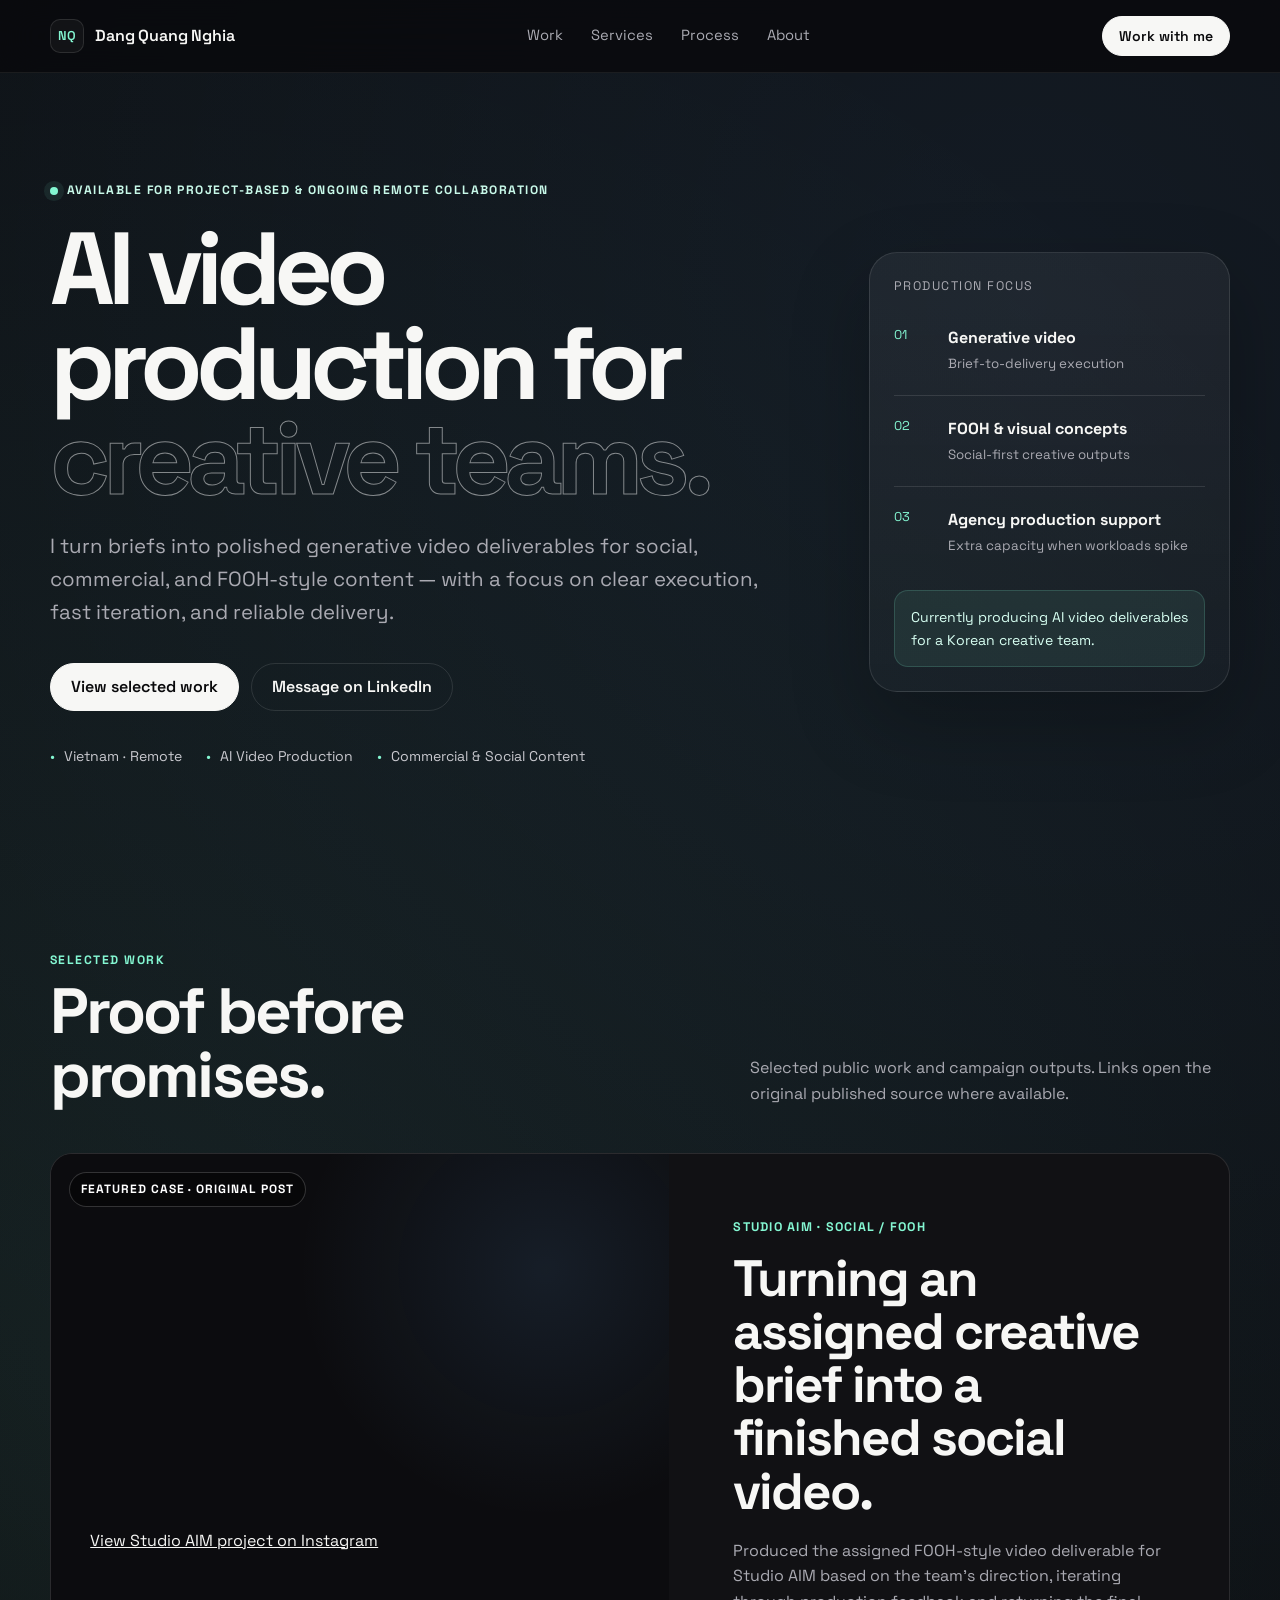
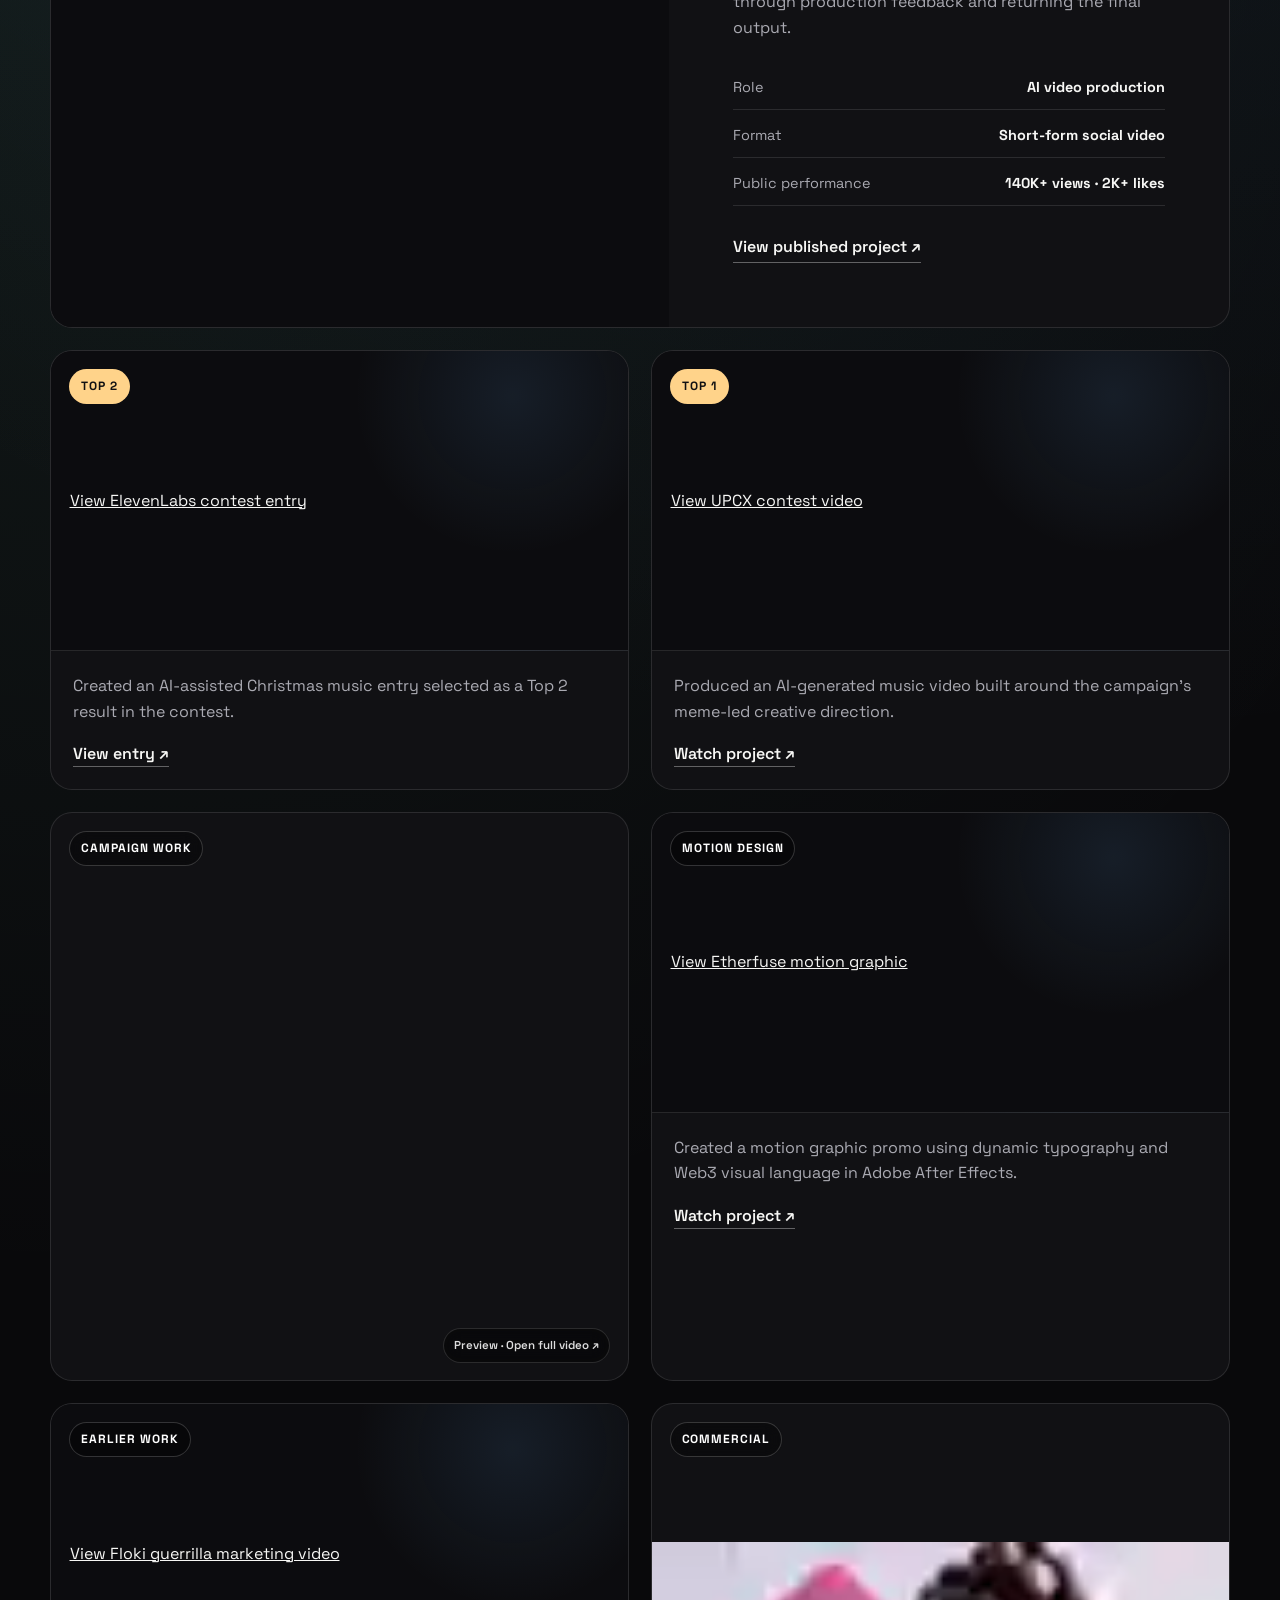
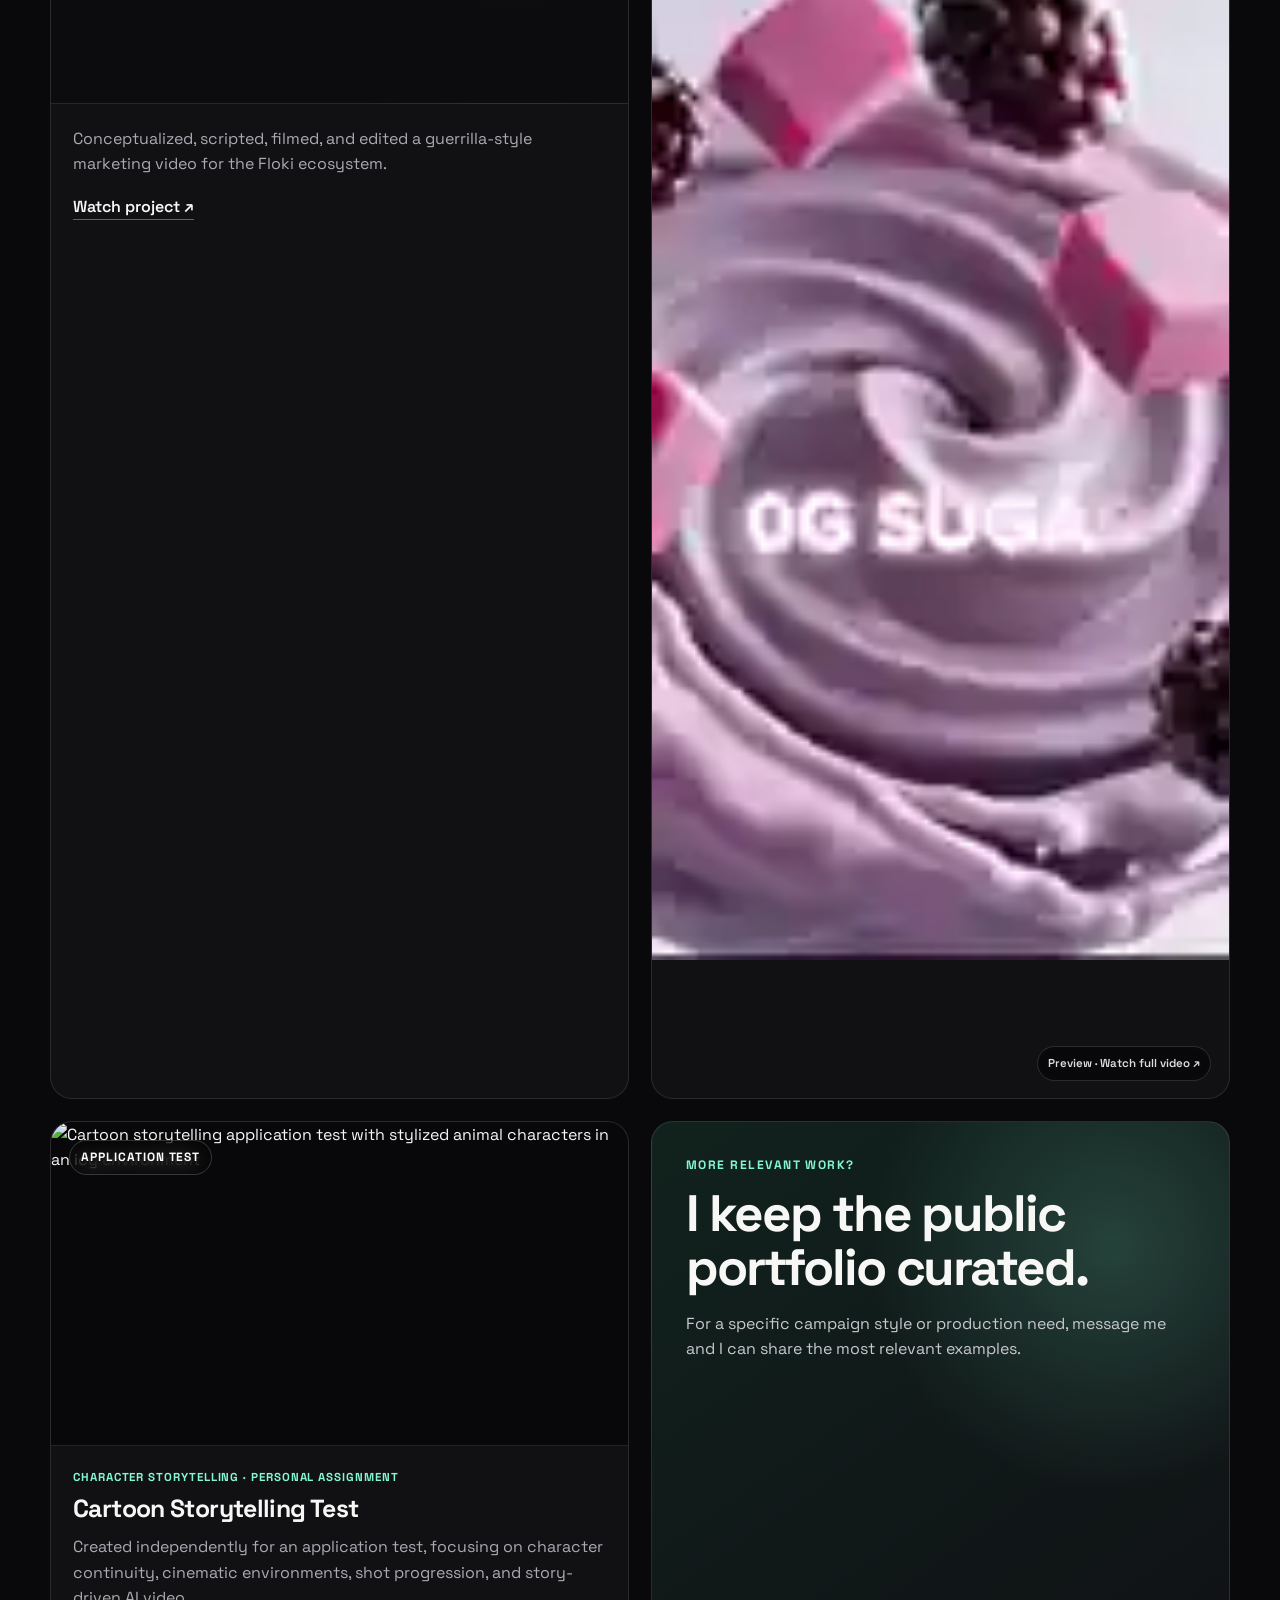
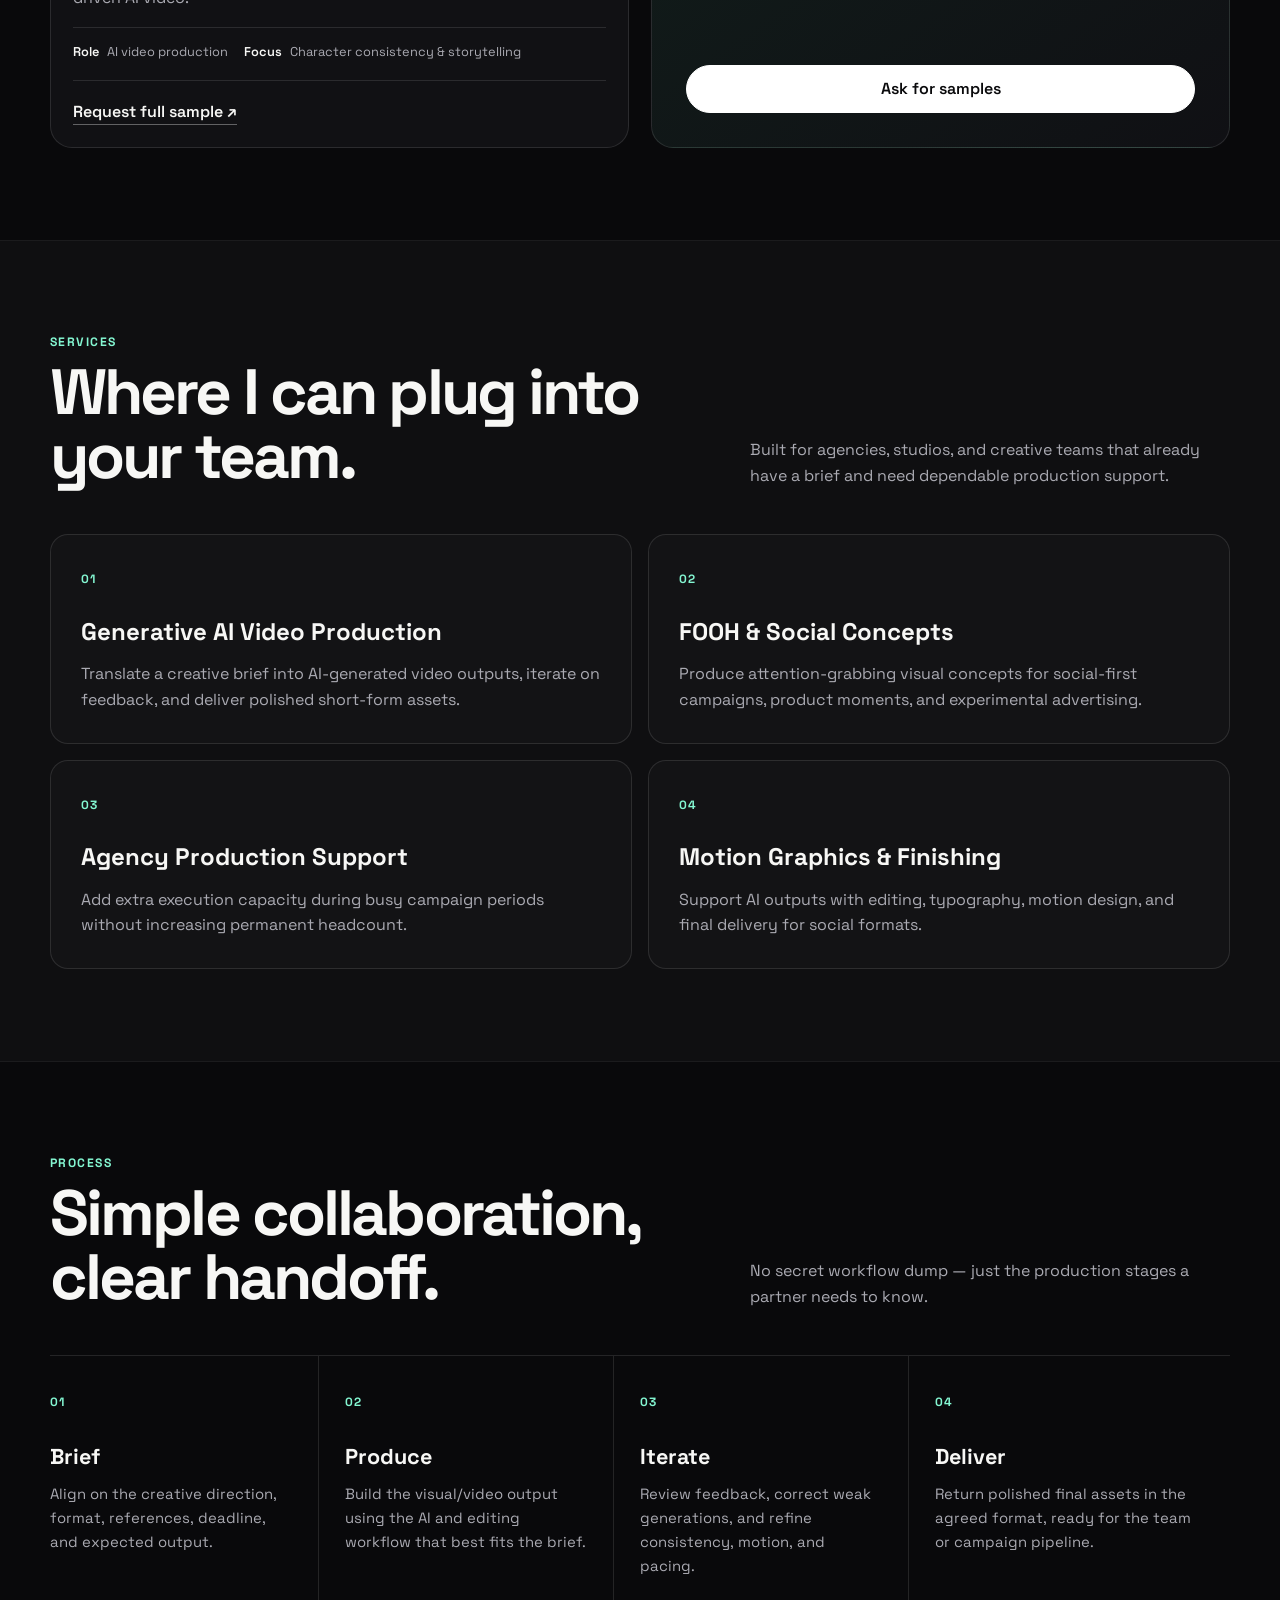
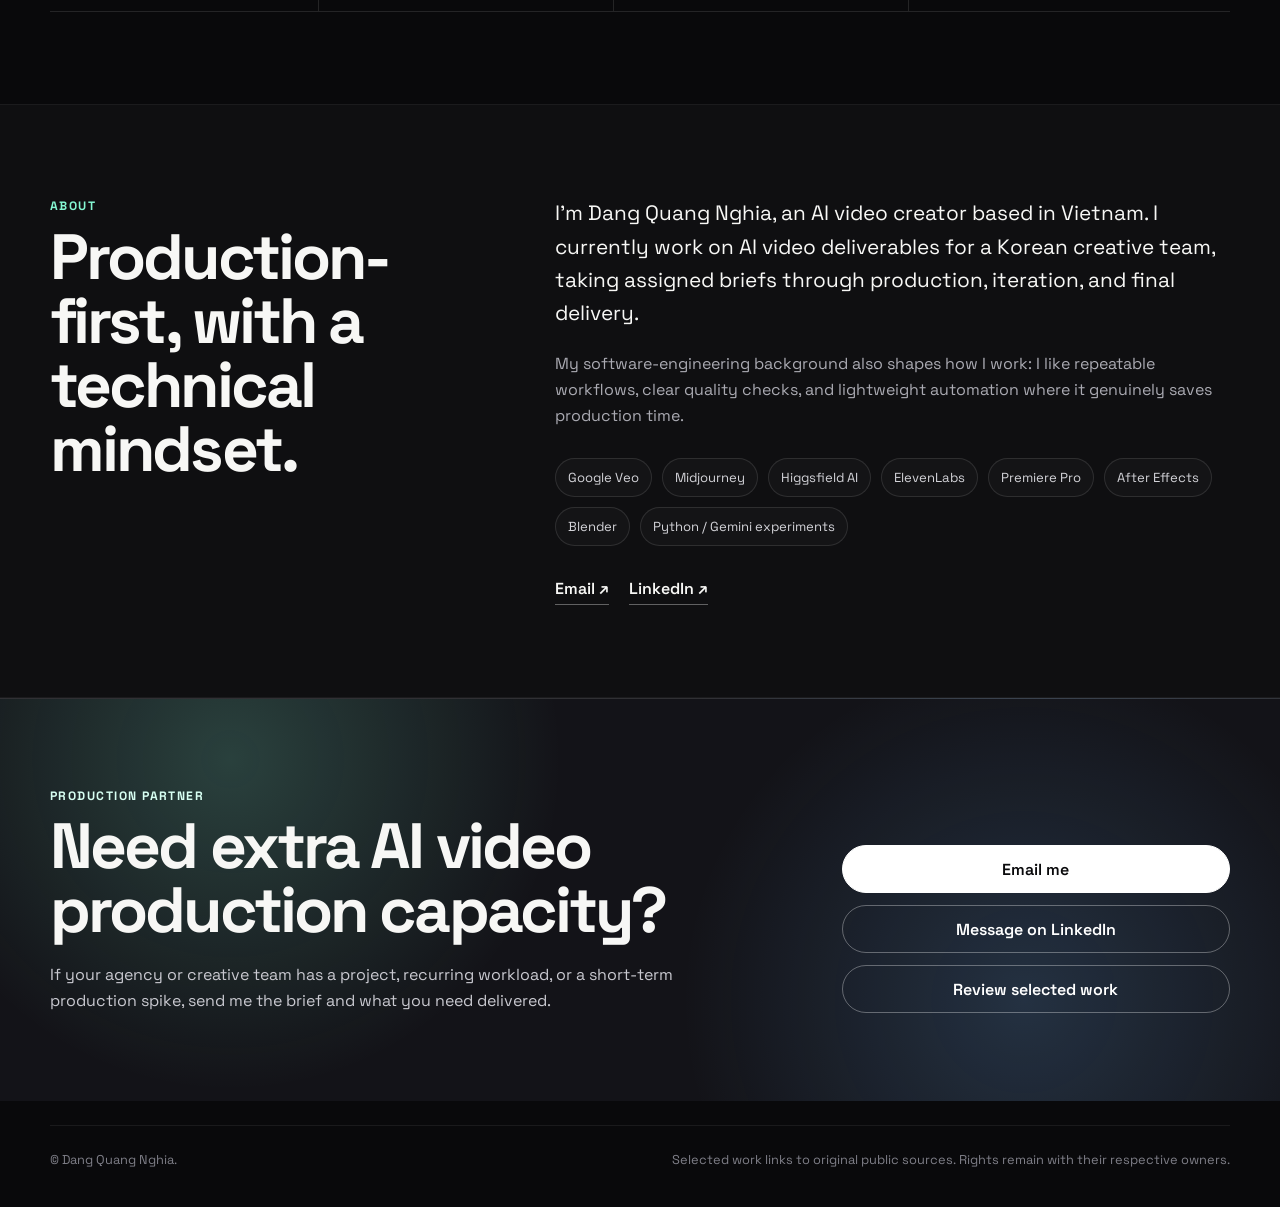
==== commit fbb0b553: "Add animated TVC preview and full-video link" ====
--- a/index.html
+++ b/index.html
@@ -198,10 +198,11 @@
           </article>
 
           <article class="work-card">
-            <div class="poster-preview poster-preview-vertical">
-              <img src="[data-uri]" alt="Product TVC for creatine chew packaging" loading="lazy">
+            <a class="poster-preview poster-preview-vertical motion-preview" href="https://drive.google.com/file/d/1yAGnG9t_q1Xz4gLfXca1j20E2Y-B7tAQ/view?usp=drivesdk" target="_blank" rel="noopener noreferrer" aria-label="Watch full short-form product commercial">
+              <img src="[data-uri]" alt="Animated preview of a vertical product commercial" loading="lazy">
               <div class="work-badge neutral poster-badge">Commercial</div>
-            </div>
+              <span class="preview-hint">Preview · Watch full video ↗</span>
+            </a>
             <div class="work-body">
               <small class="work-kicker">Product TVC · 9:16</small>
               <h3 class="work-title">Short-form Product Commercial</h3>
@@ -210,7 +211,7 @@
                 <span><b>Role</b> AI video production & edit</span>
                 <span><b>Format</b> 9:16 commercial</span>
               </div>
-              <a class="text-link" href="mailto:nghiadangquang77@gmail.com?subject=Portfolio%20-%20Product%20TVC%20full%20sample">Request full sample ↗</a>
+              <a class="text-link" href="https://drive.google.com/file/d/1yAGnG9t_q1Xz4gLfXca1j20E2Y-B7tAQ/view?usp=drivesdk" target="_blank" rel="noopener noreferrer">Watch full video ↗</a>
             </div>
           </article>
 
--- a/styles.css
+++ b/styles.css
@@ -612,6 +612,45 @@
   color: var(--text);
   margin-right: 5px;
   font-weight: 600;
+}
+
+.poster-preview {
+  position: relative;
+  aspect-ratio: 16 / 9;
+  overflow: hidden;
+  background: #08080a;
+  border-bottom: 1px solid var(--line);
+}
+
+.poster-preview-vertical {
+  aspect-ratio: 16 / 9;
+  background:
+    radial-gradient(circle at 50% 45%, rgba(255,255,255,.08), transparent 42%),
+    #08080a;
+}
+
+.poster-preview img {
+  width: 100%;
+  height: 100%;
+  display: block;
+  object-fit: cover;
+  transition: transform .3s ease, filter .3s ease;
+}
+
+.poster-preview-vertical img {
+  object-fit: contain;
+}
+
+.work-card:hover .poster-preview img {
+  transform: scale(1.02);
+  filter: brightness(1.04);
+}
+
+.poster-badge {
+  position: absolute;
+  top: 18px;
+  left: 18px;
+  z-index: 2;
 }
 
 .work-card-cta {
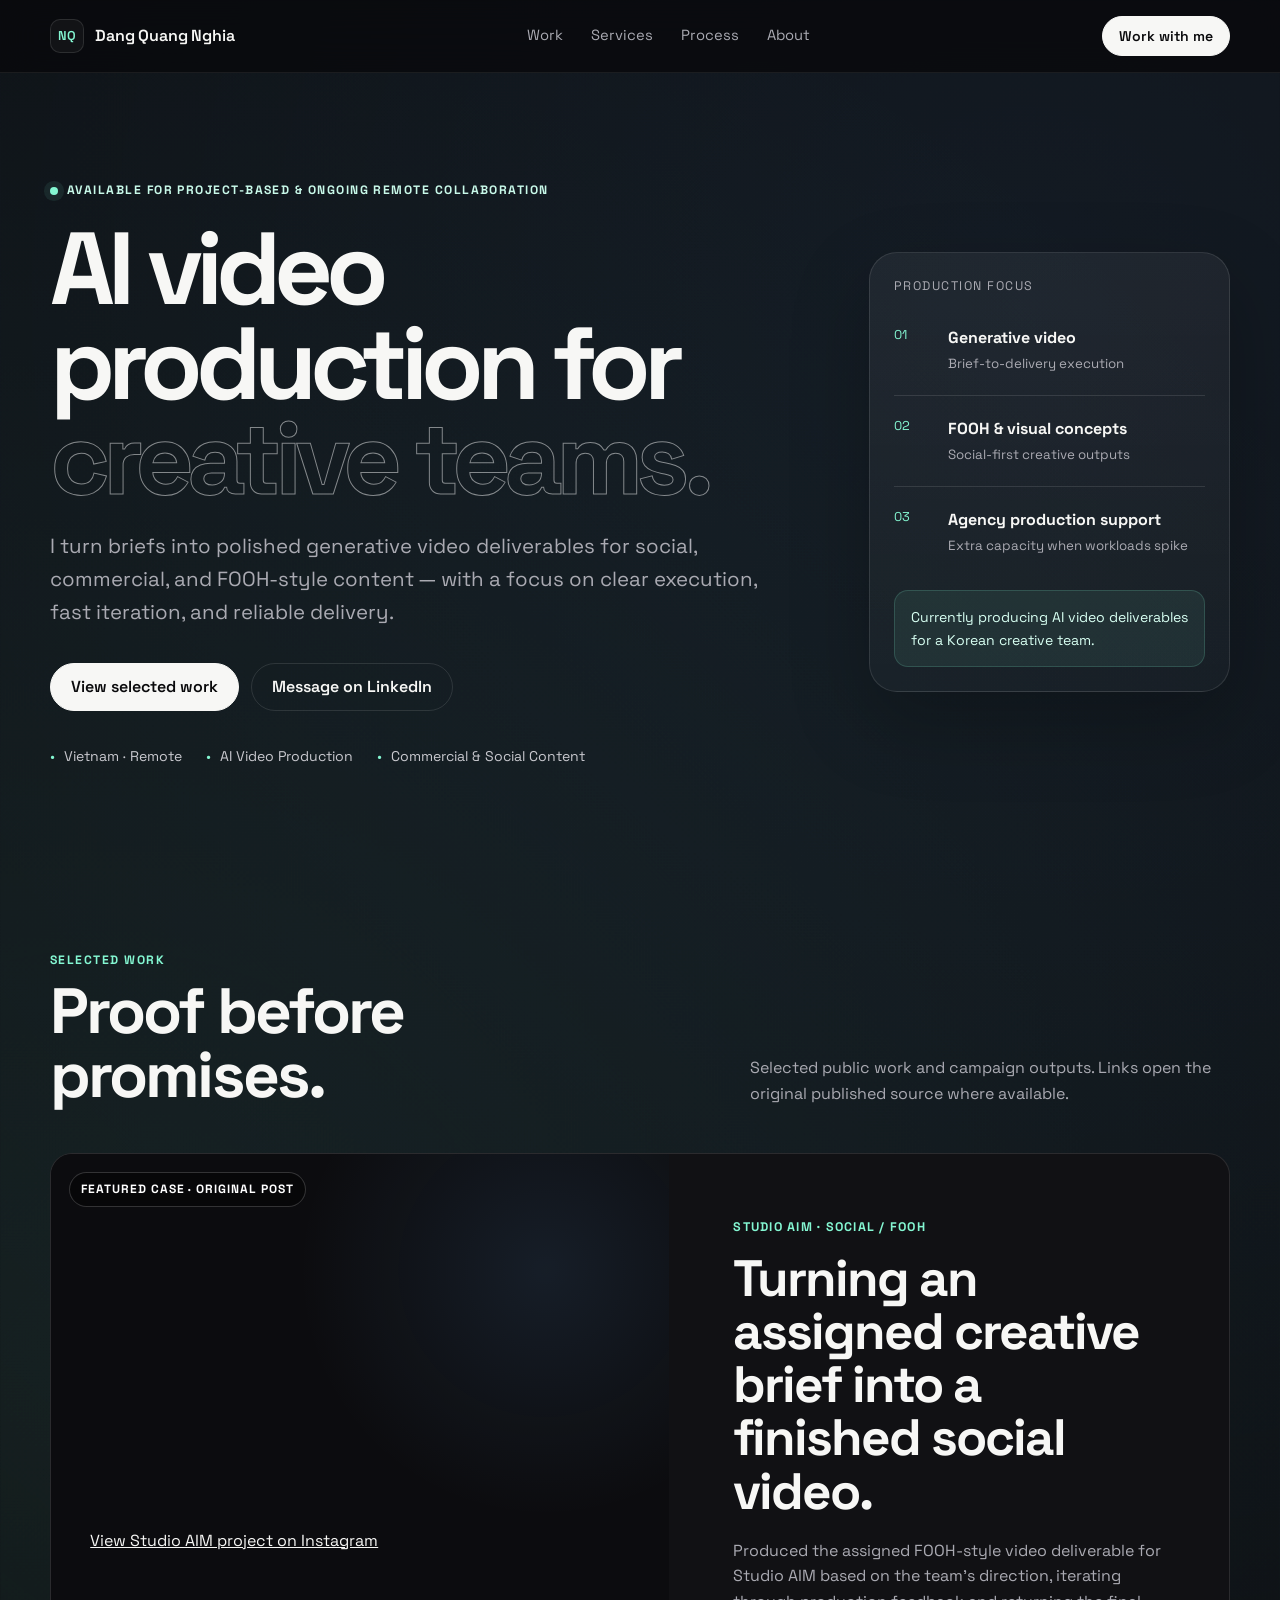
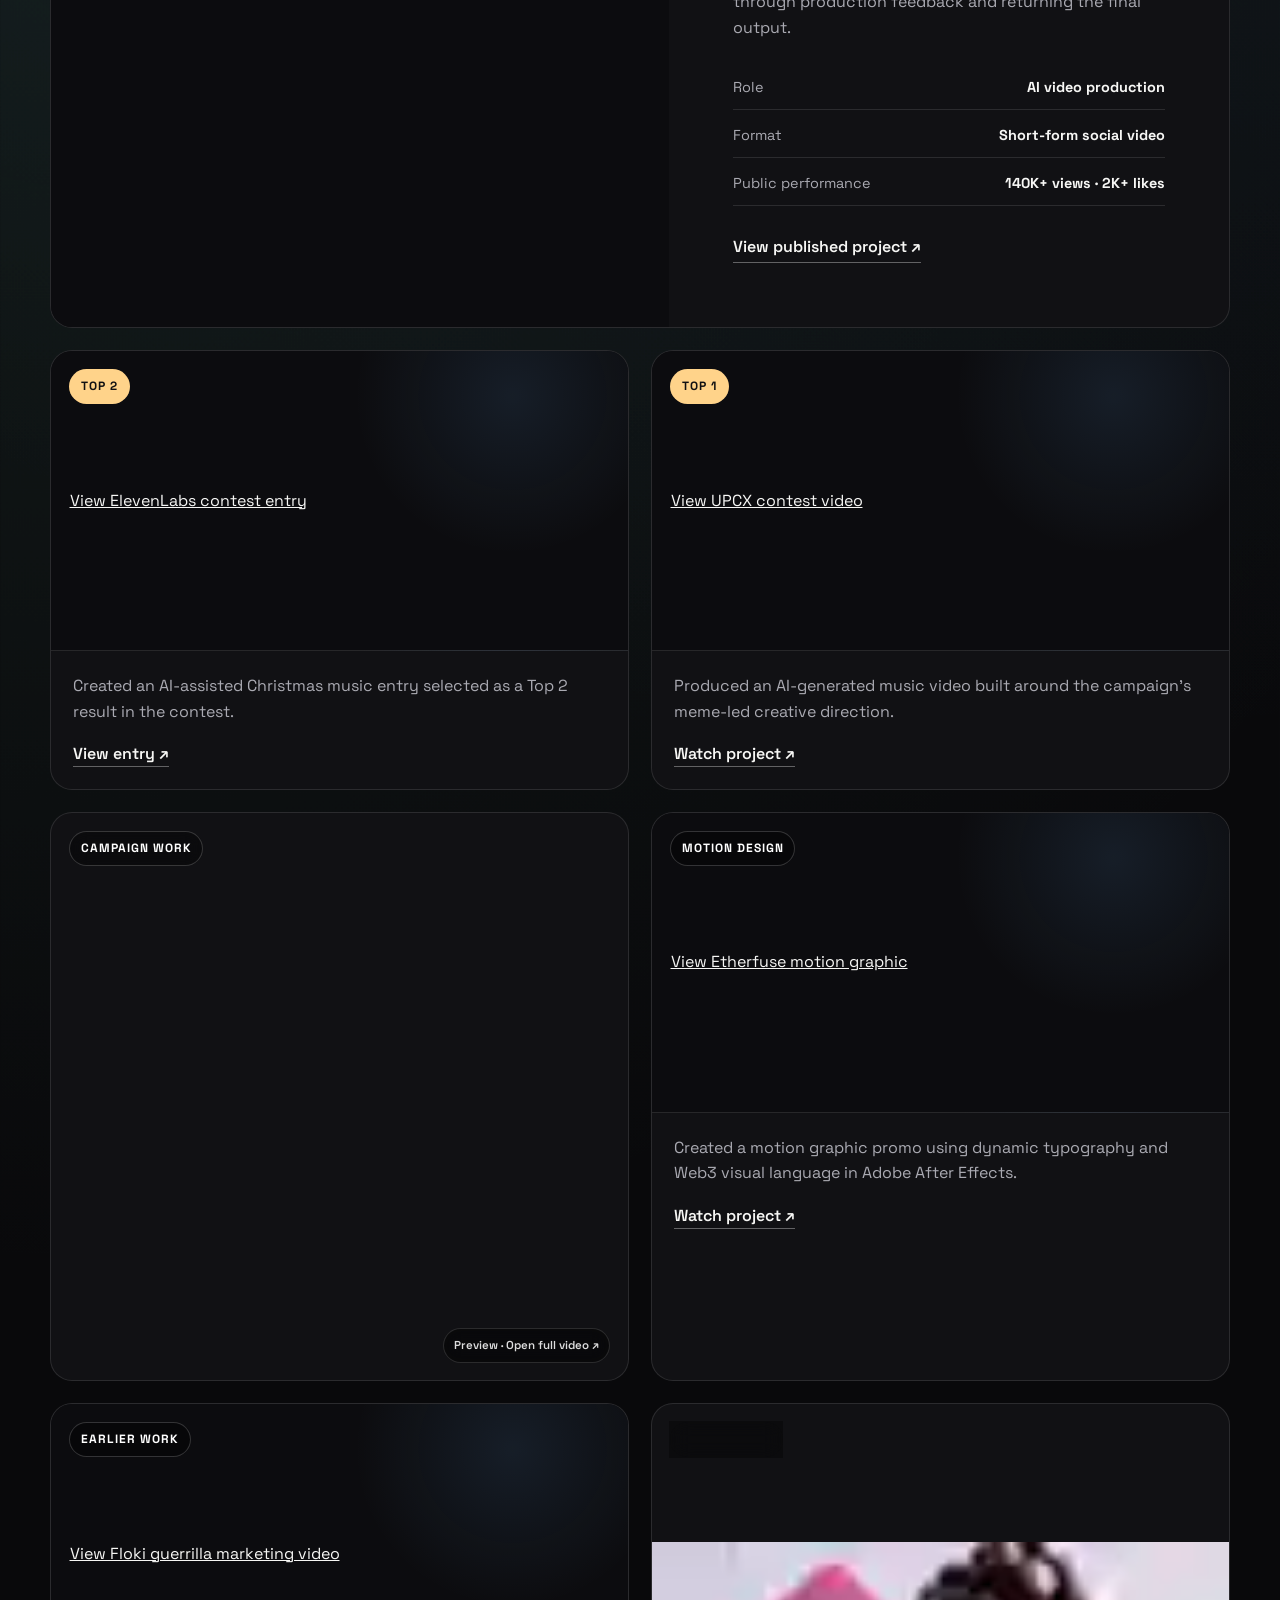
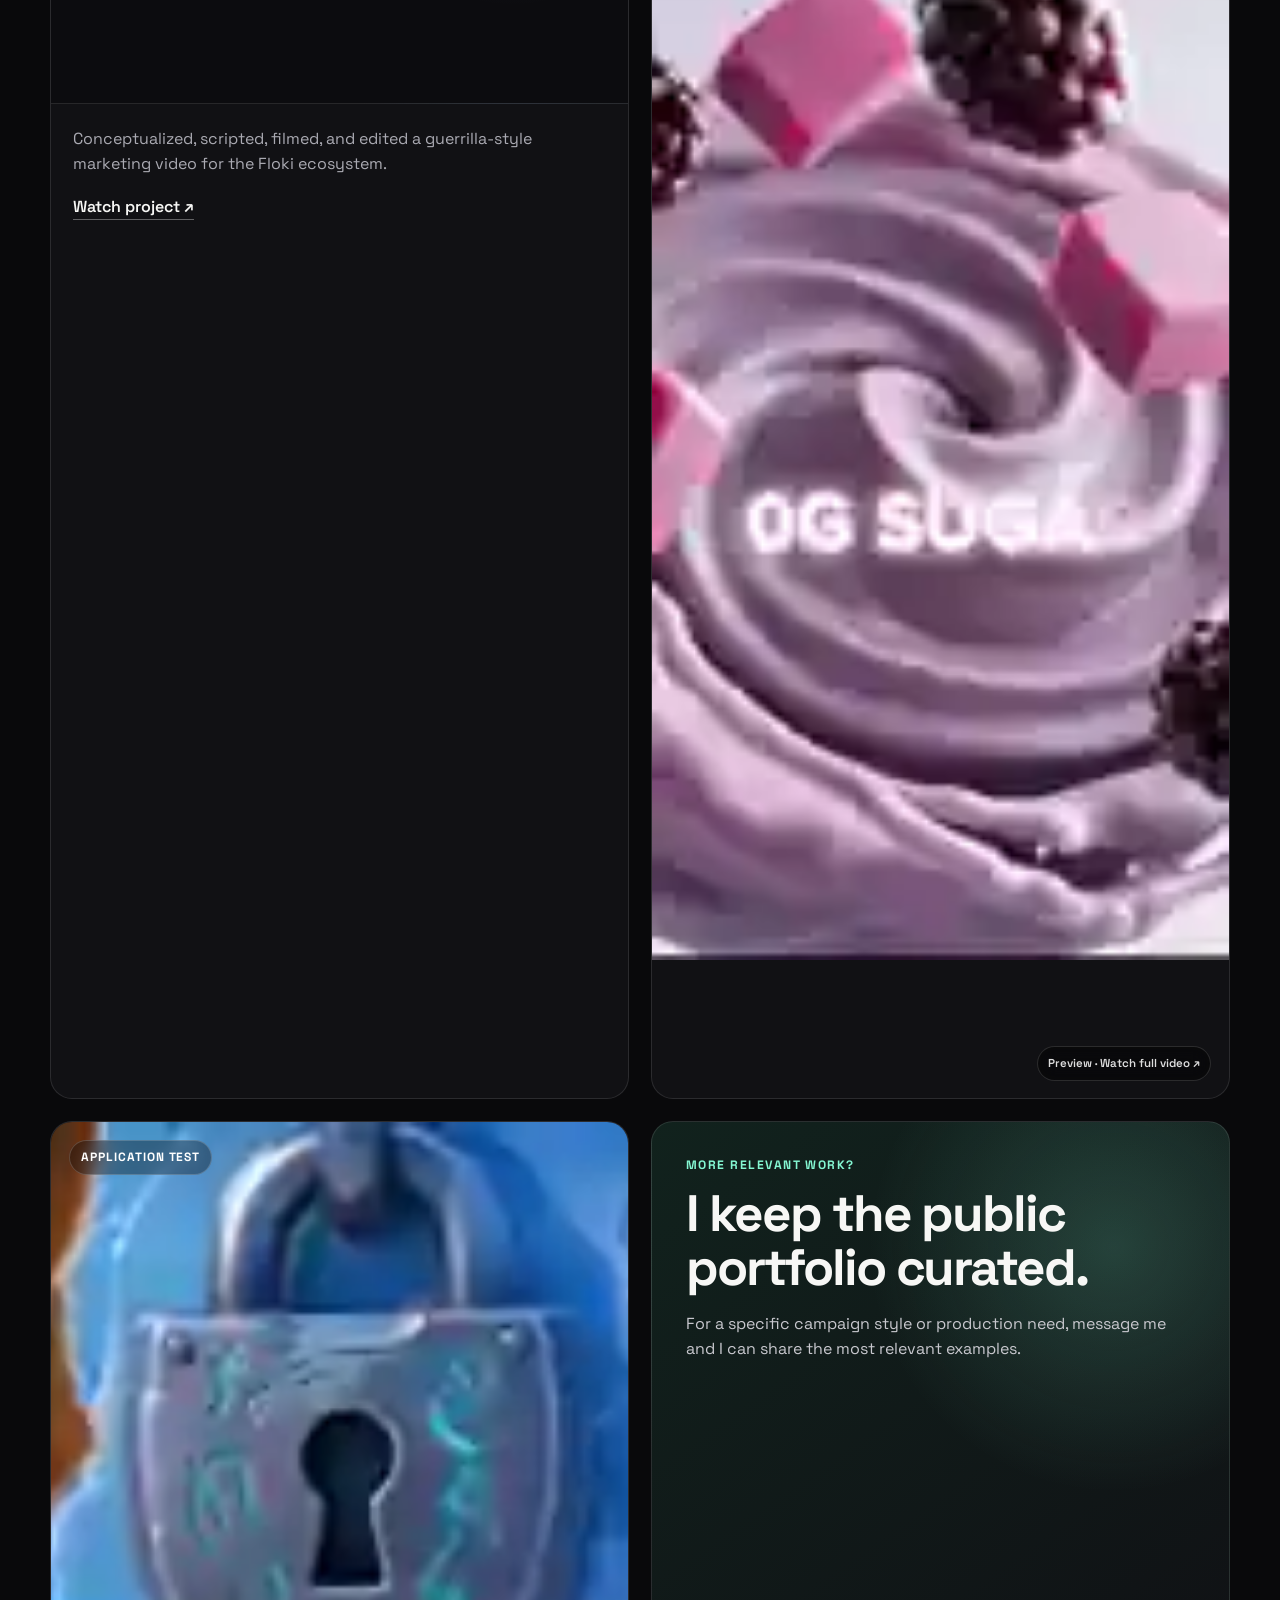
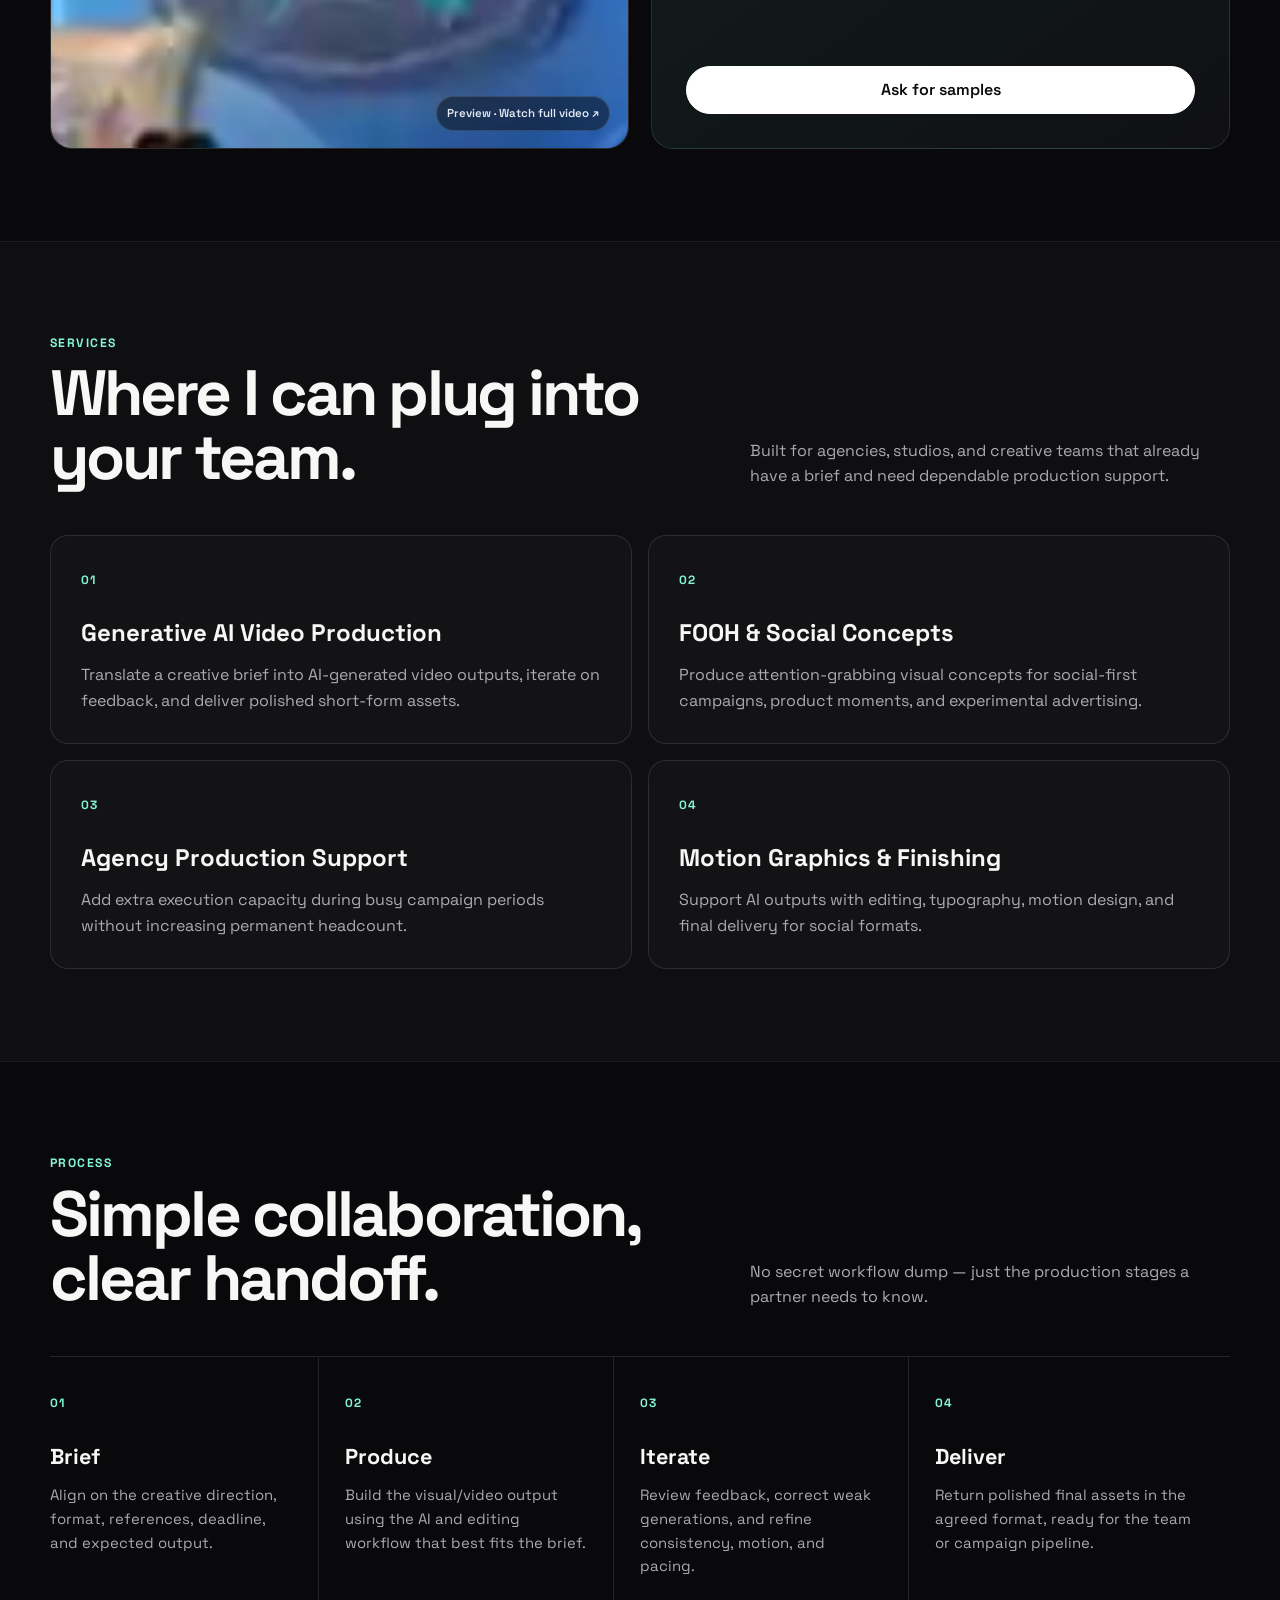
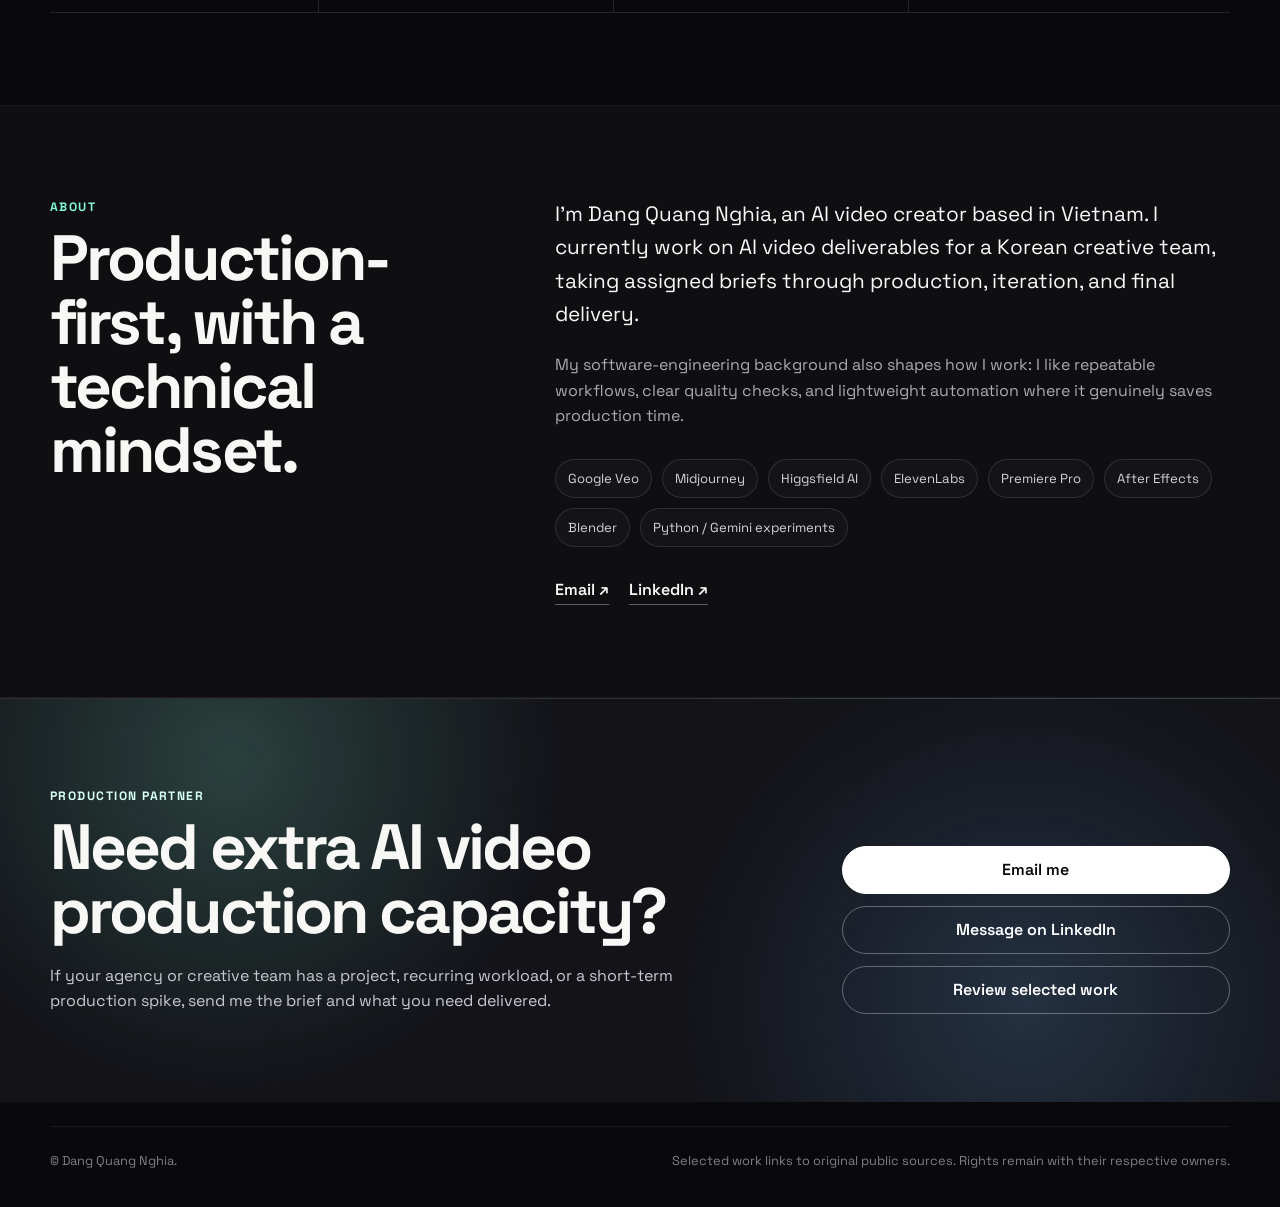
==== commit f2c38cc3: "Add animated cartoon preview and full-video link" ====
--- a/index.html
+++ b/index.html
@@ -216,10 +216,11 @@
           </article>
 
           <article class="work-card">
-            <div class="poster-preview">
-              <img src="[data-uri]" alt="Cartoon storytelling application test with stylized animal characters in an icy environment" loading="lazy">
+            <a class="poster-preview motion-preview" href="https://drive.google.com/file/d/1S1uv4SxLfqcxIdMGnqR0FBpJdSdpwAC_/view?usp=drivesdk" target="_blank" rel="noopener noreferrer" aria-label="Watch full cartoon storytelling application test">
+              <img src="[data-uri]" alt="Animated preview of a cartoon storytelling application test" loading="lazy">
               <div class="work-badge neutral poster-badge">Application test</div>
-            </div>
+              <span class="preview-hint">Preview · Watch full video ↗</span>
+            </a>
             <div class="work-body">
               <small class="work-kicker">Character Storytelling · Personal Assignment</small>
               <h3 class="work-title">Cartoon Storytelling Test</h3>
@@ -228,7 +229,7 @@
                 <span><b>Role</b> AI video production</span>
                 <span><b>Focus</b> Character consistency & storytelling</span>
               </div>
-              <a class="text-link" href="mailto:nghiadangquang77@gmail.com?subject=Portfolio%20-%20Cartoon%20full%20sample">Request full sample ↗</a>
+              <a class="text-link" href="https://drive.google.com/file/d/1S1uv4SxLfqcxIdMGnqR0FBpJdSdpwAC_/view?usp=drivesdk" target="_blank" rel="noopener noreferrer">Watch full video ↗</a>
             </div>
           </article>
 
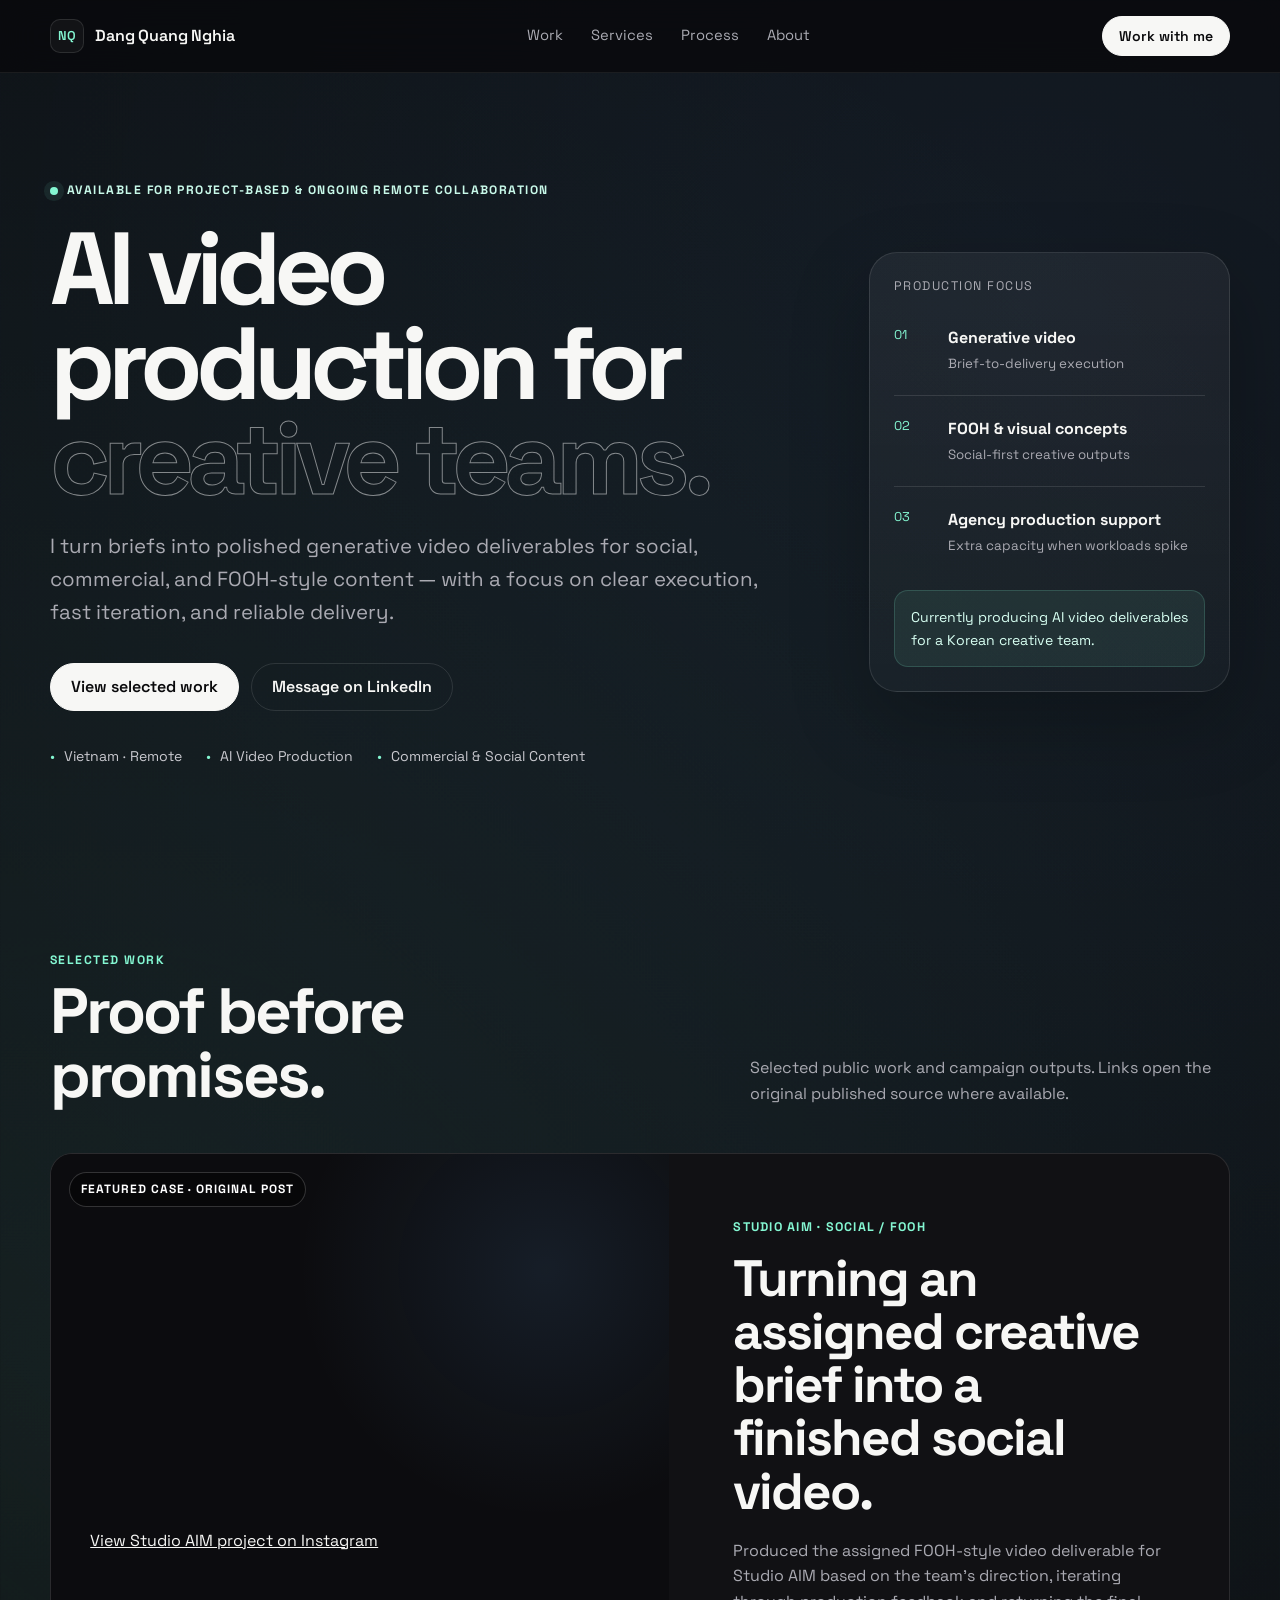
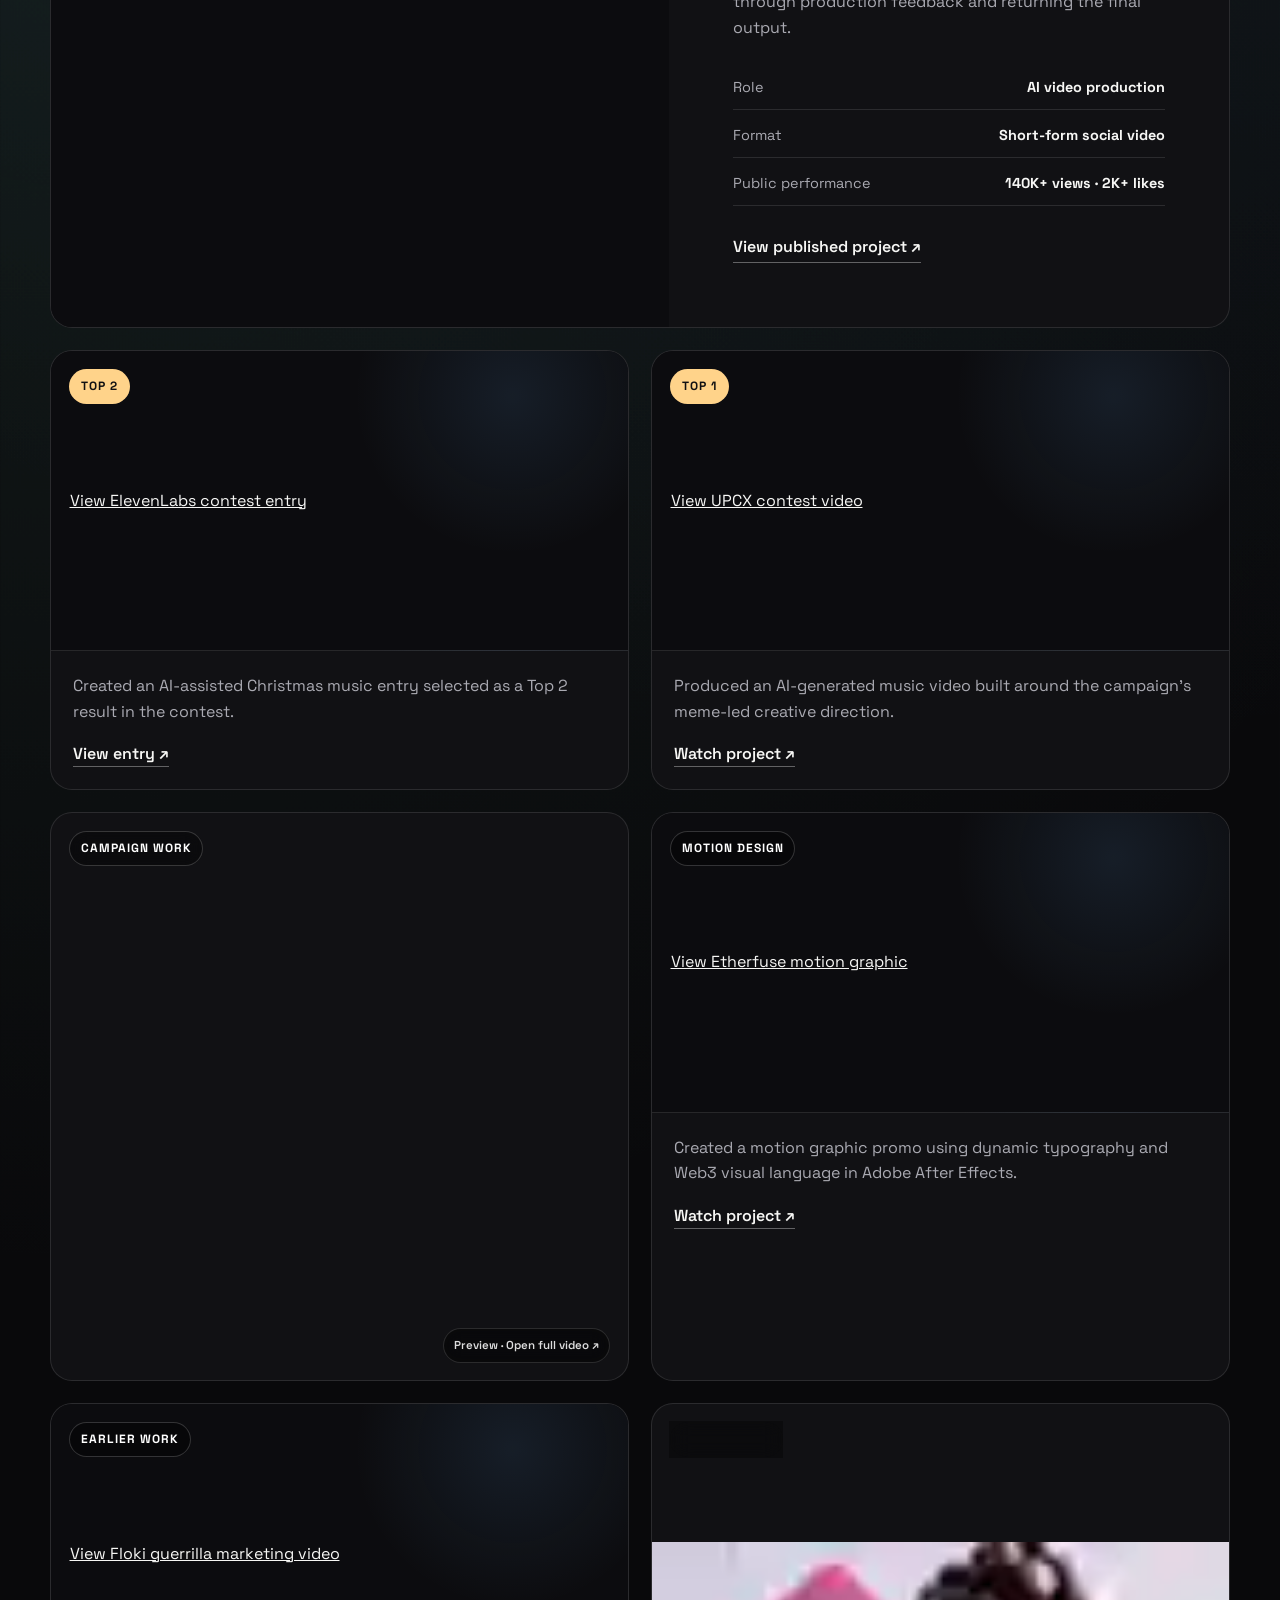
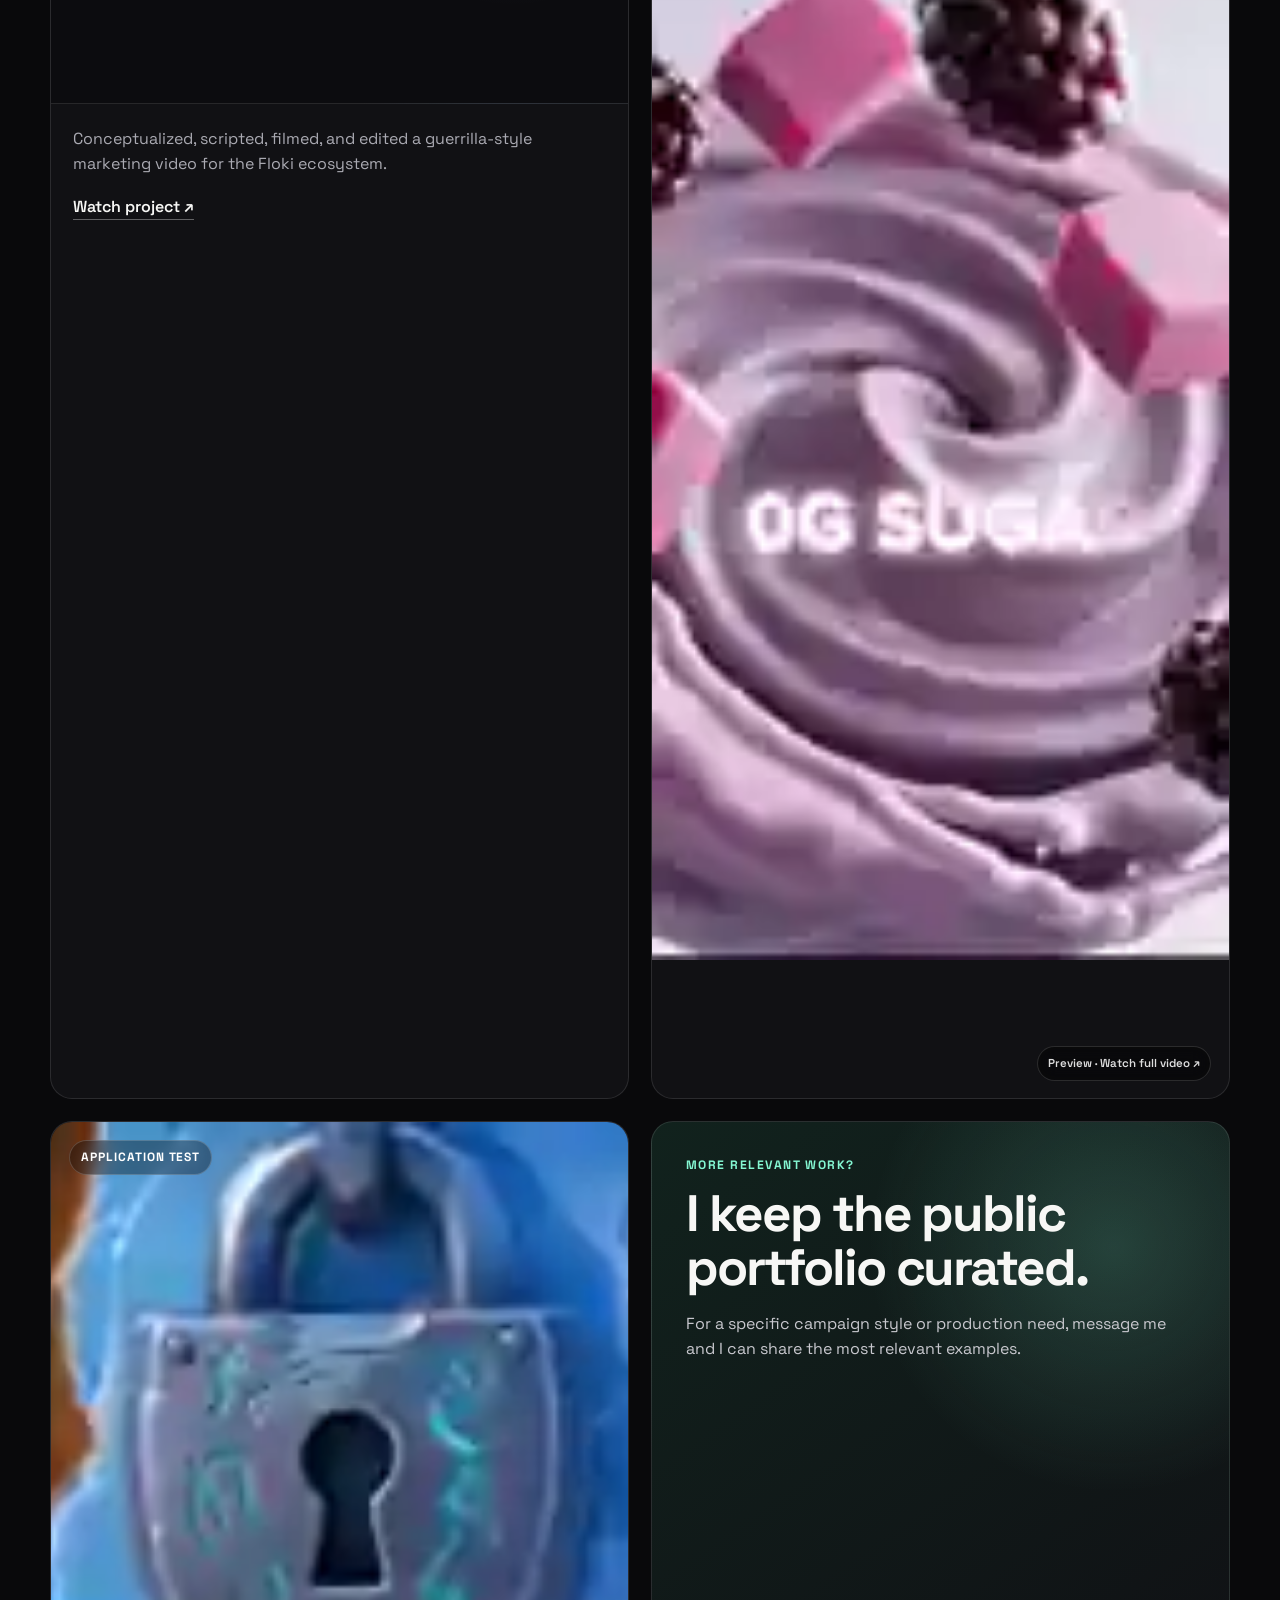
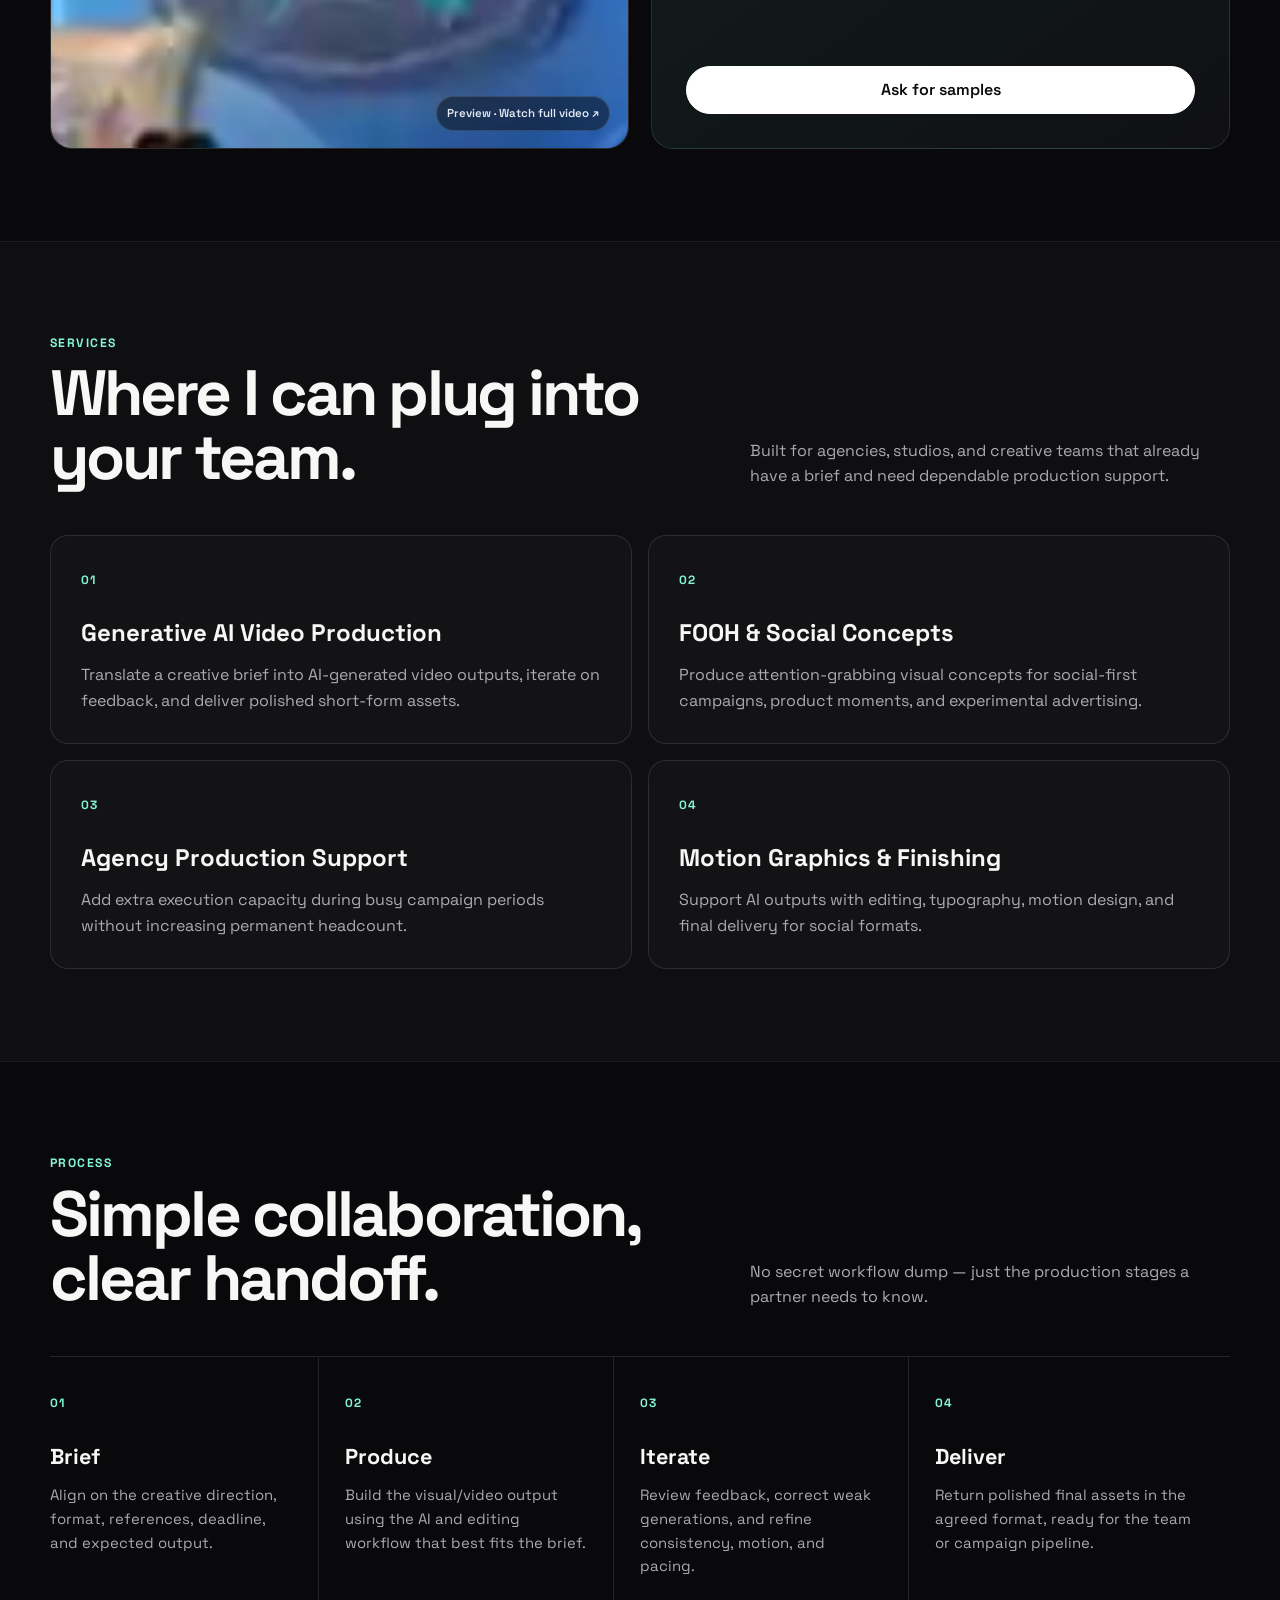
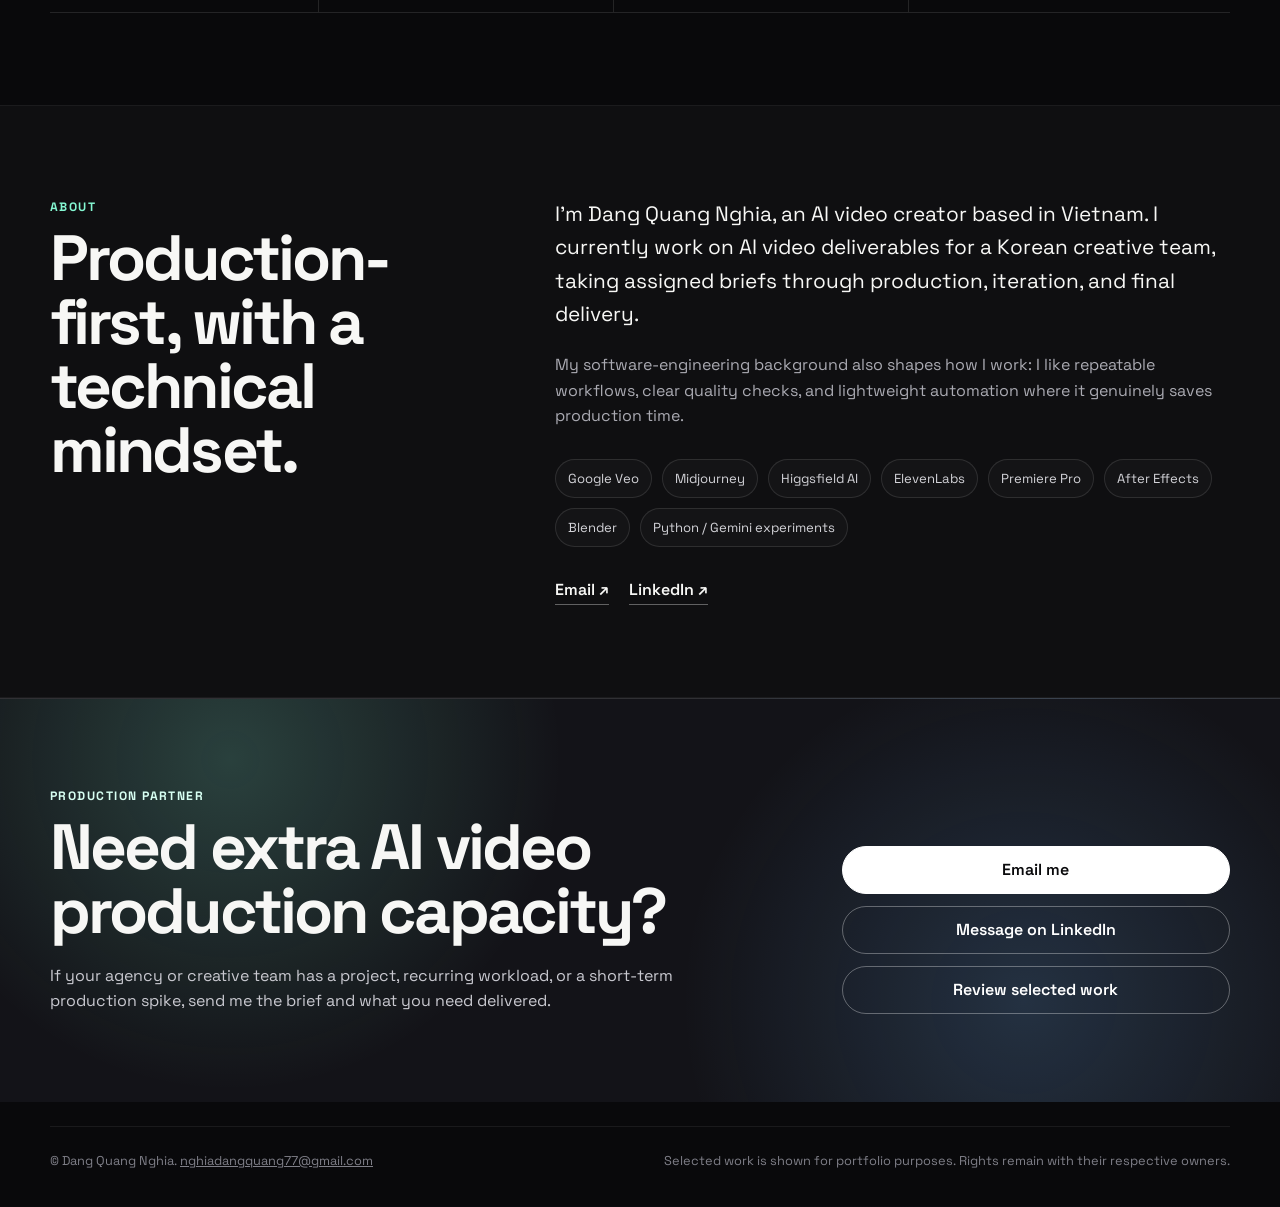
==== commit 2efcd11f: "Show work email clearly in footer" ====
--- a/index.html
+++ b/index.html
@@ -368,8 +368,11 @@
 
   <footer class="footer">
     <div class="shell footer-inner">
-      <div>© <span id="year"></span> Dang Quang Nghia.</div>
-      <div>Selected work links to original public sources. Rights remain with their respective owners.</div>
+      <div>
+        © <span id="year"></span> Dang Quang Nghia.
+        <a class="footer-email" href="mailto:nghiadangquang77@gmail.com">nghiadangquang77@gmail.com</a>
+      </div>
+      <div>Selected work is shown for portfolio purposes. Rights remain with their respective owners.</div>
     </div>
   </footer>
 
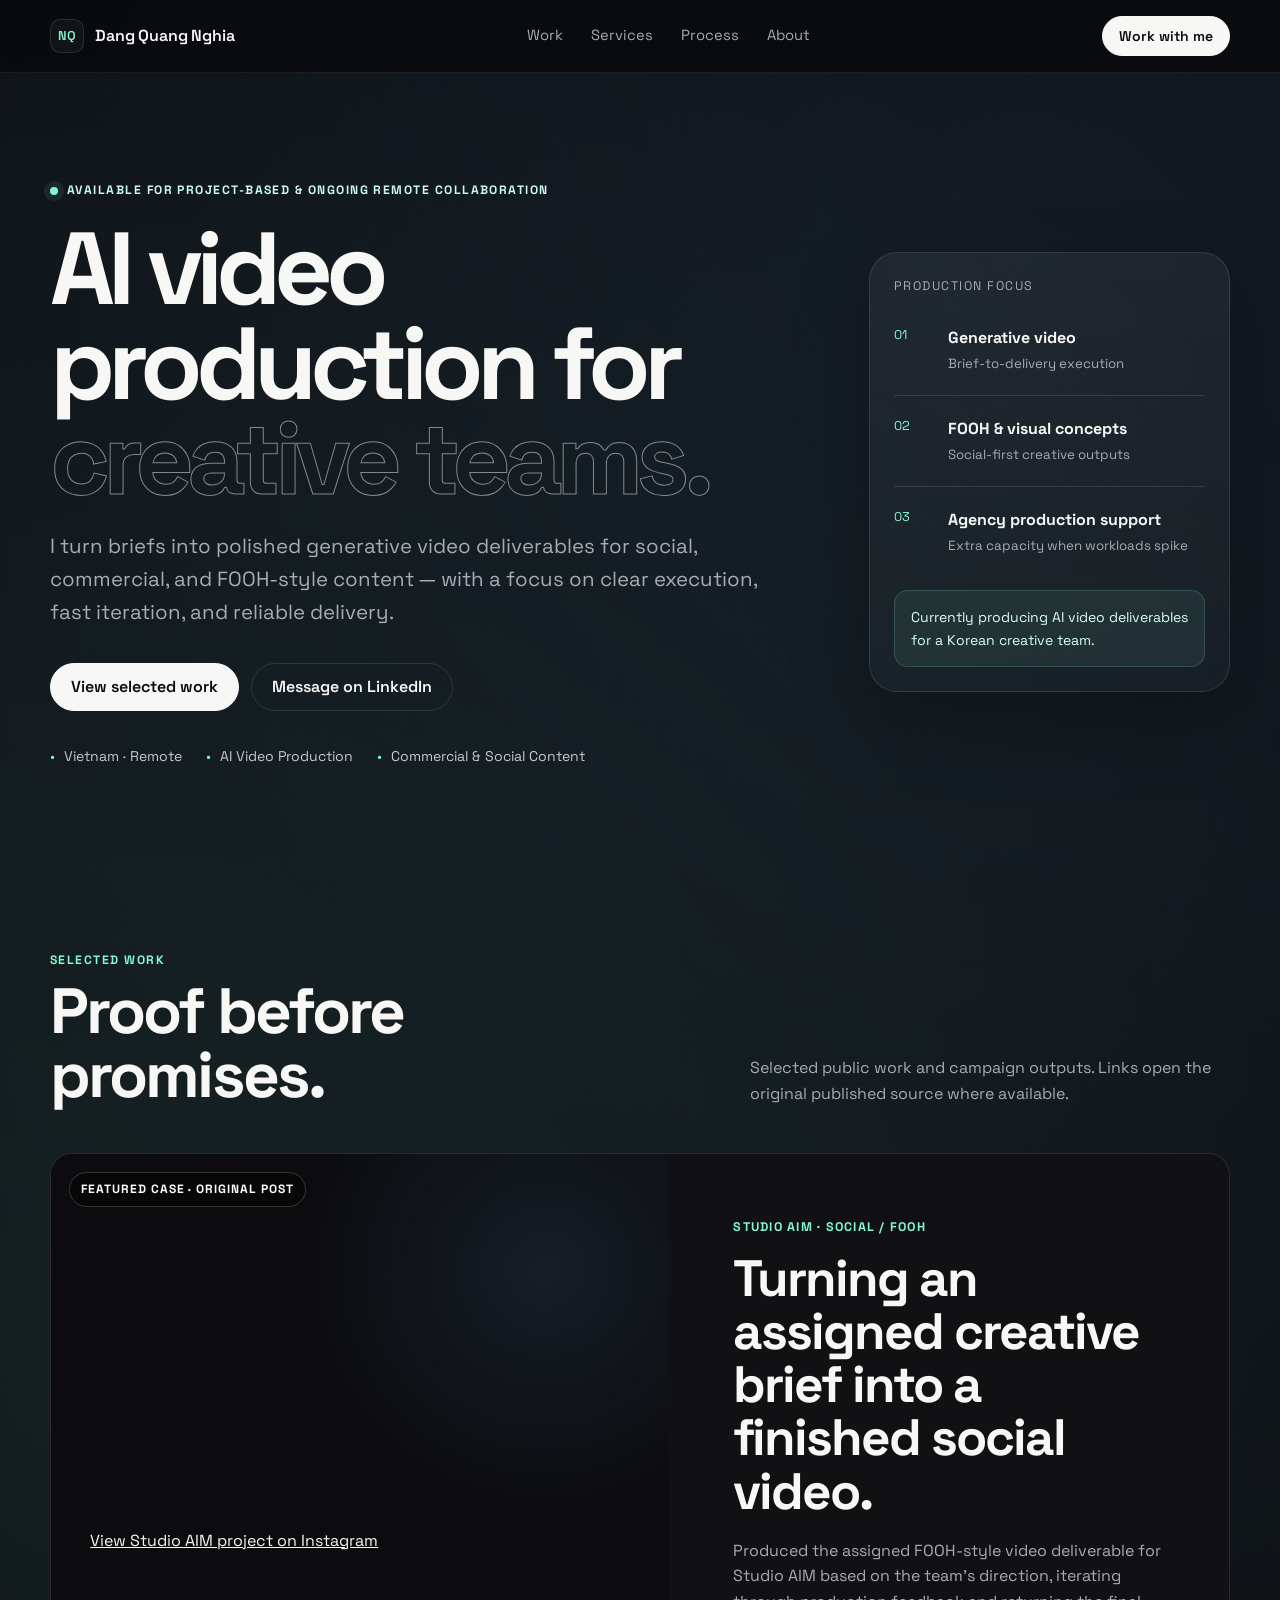
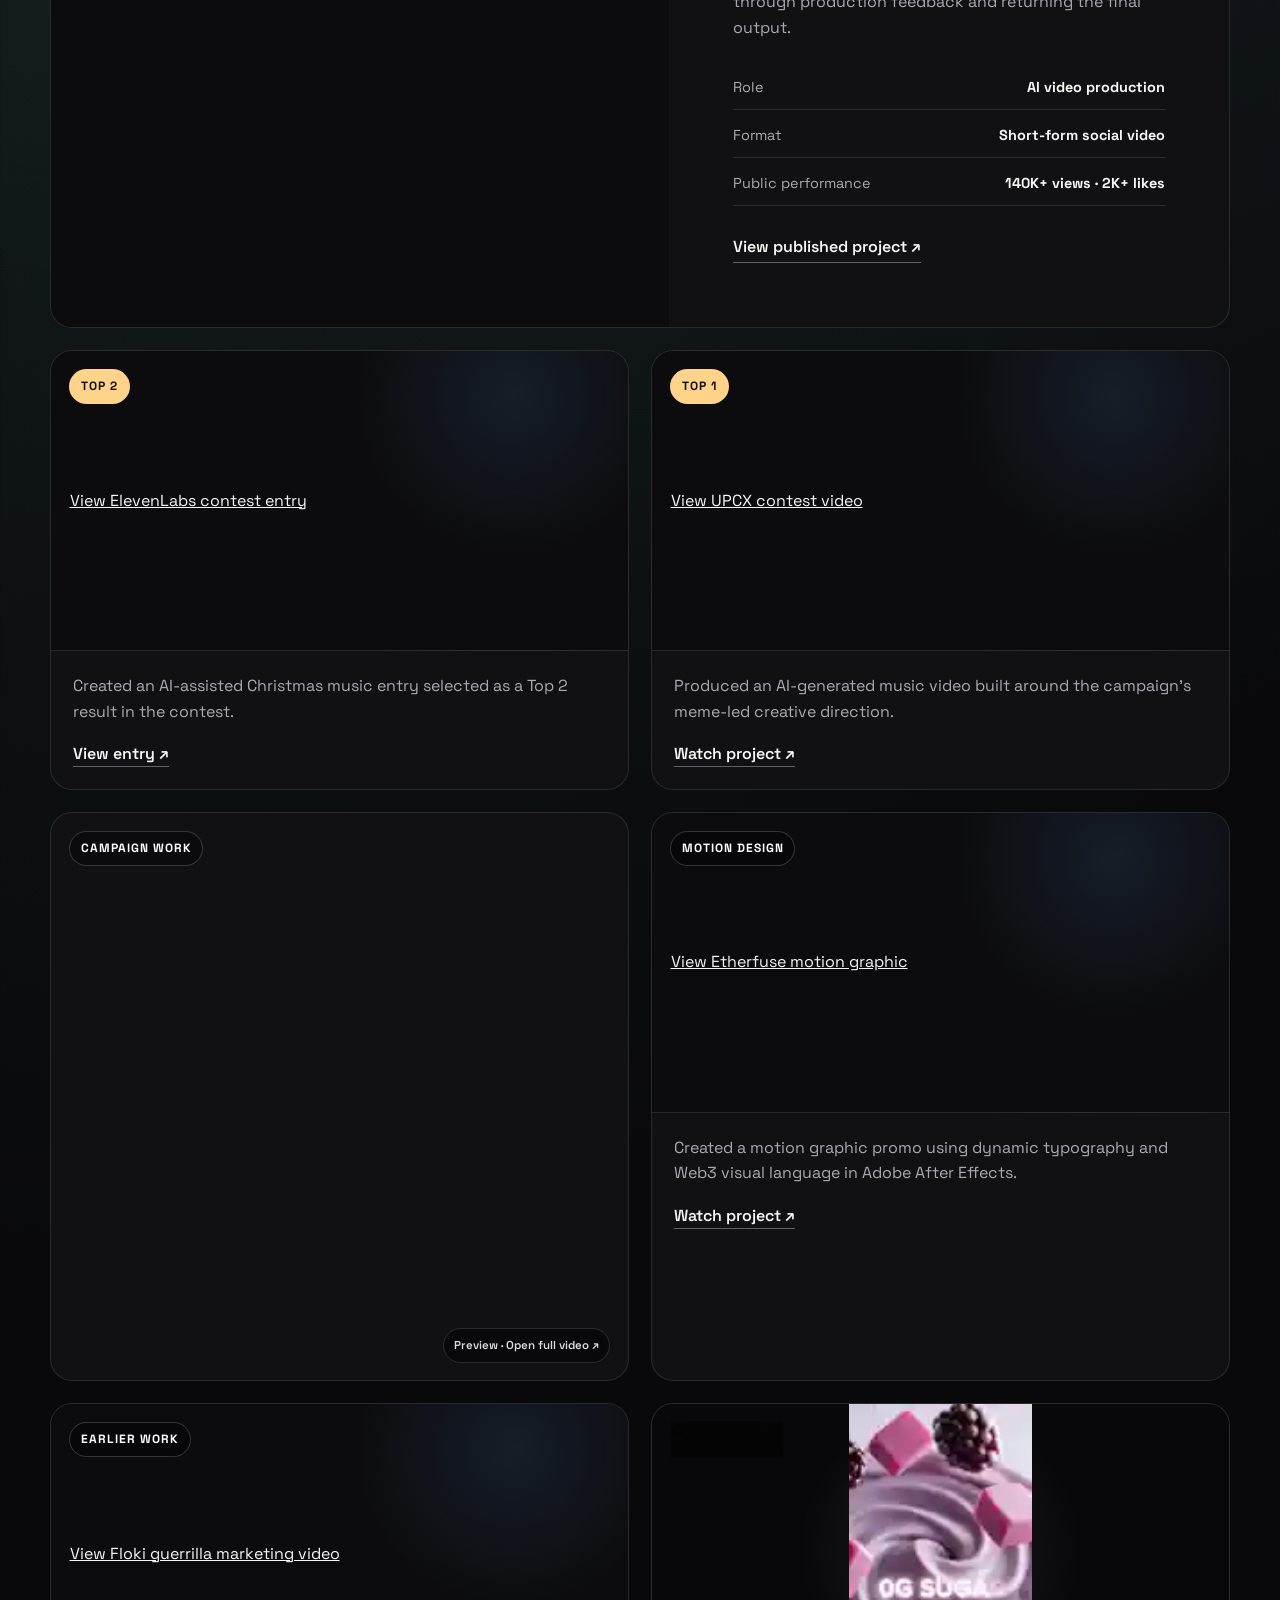
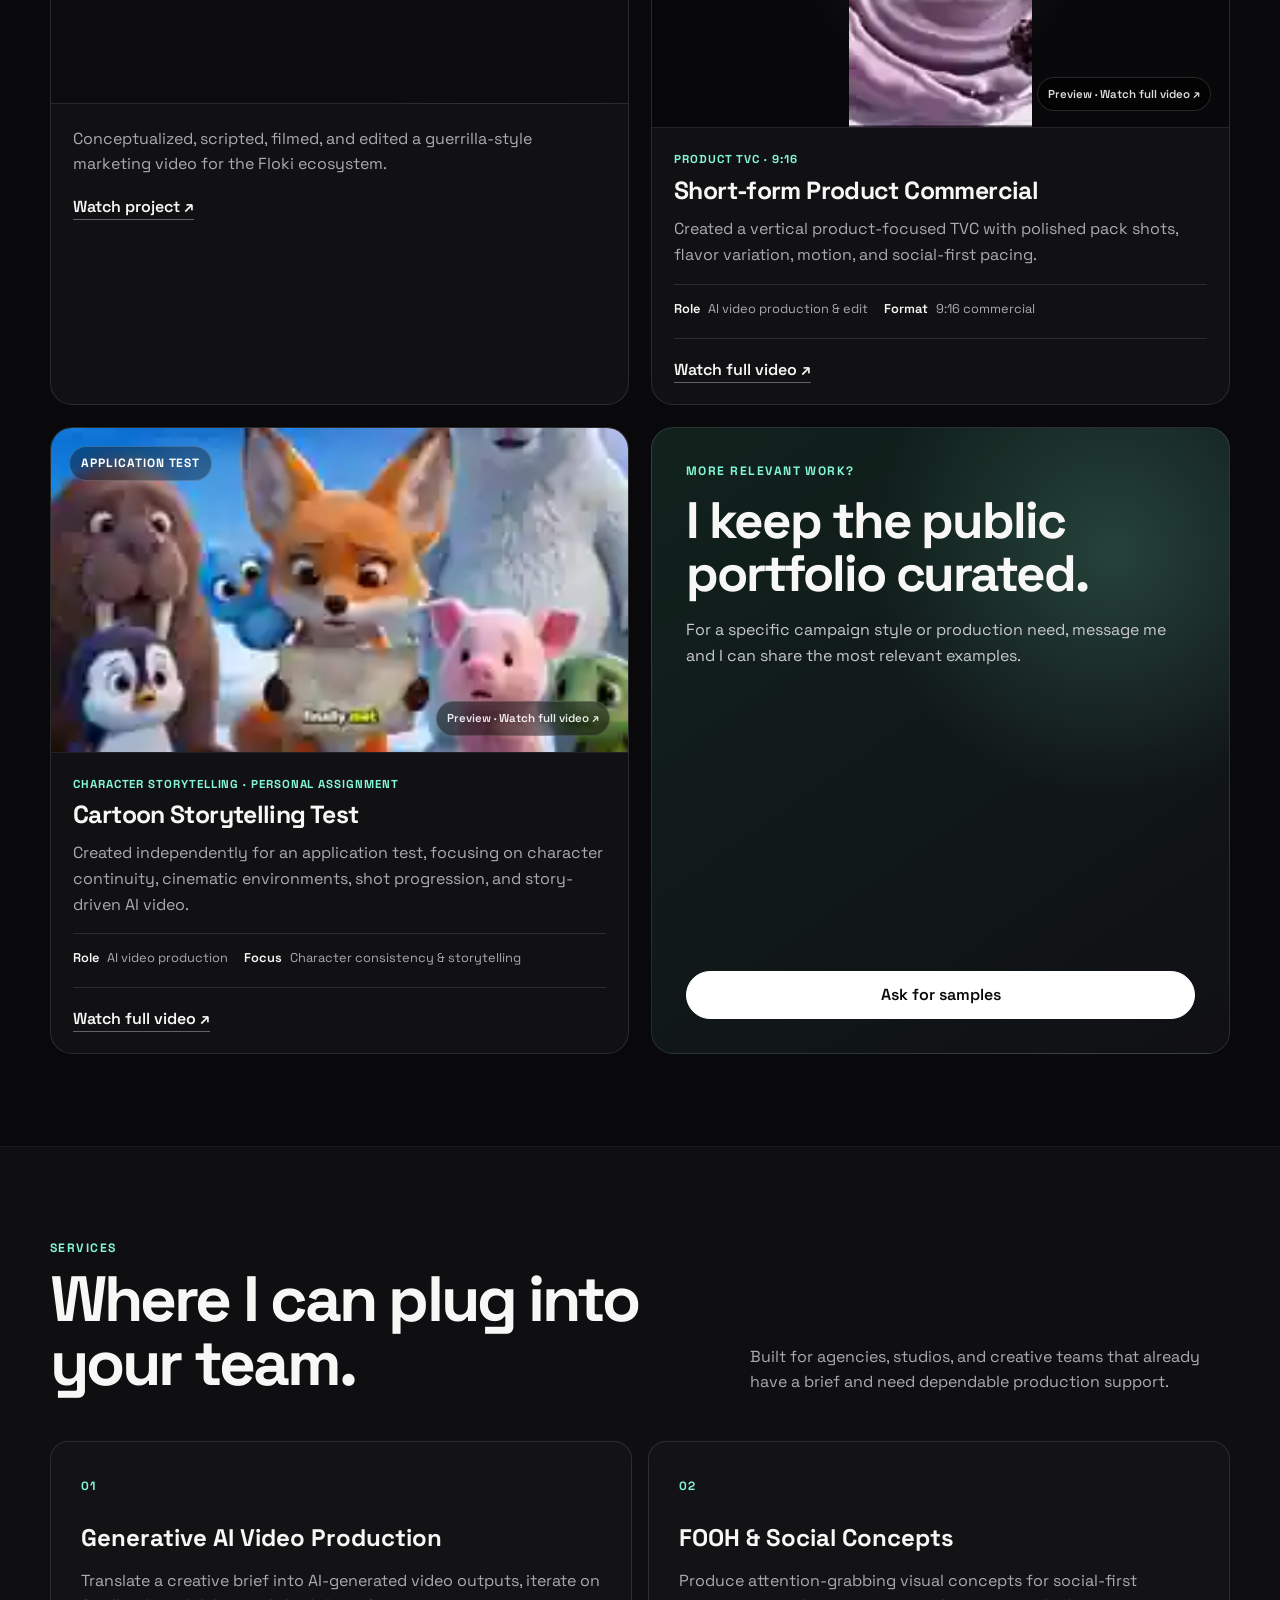
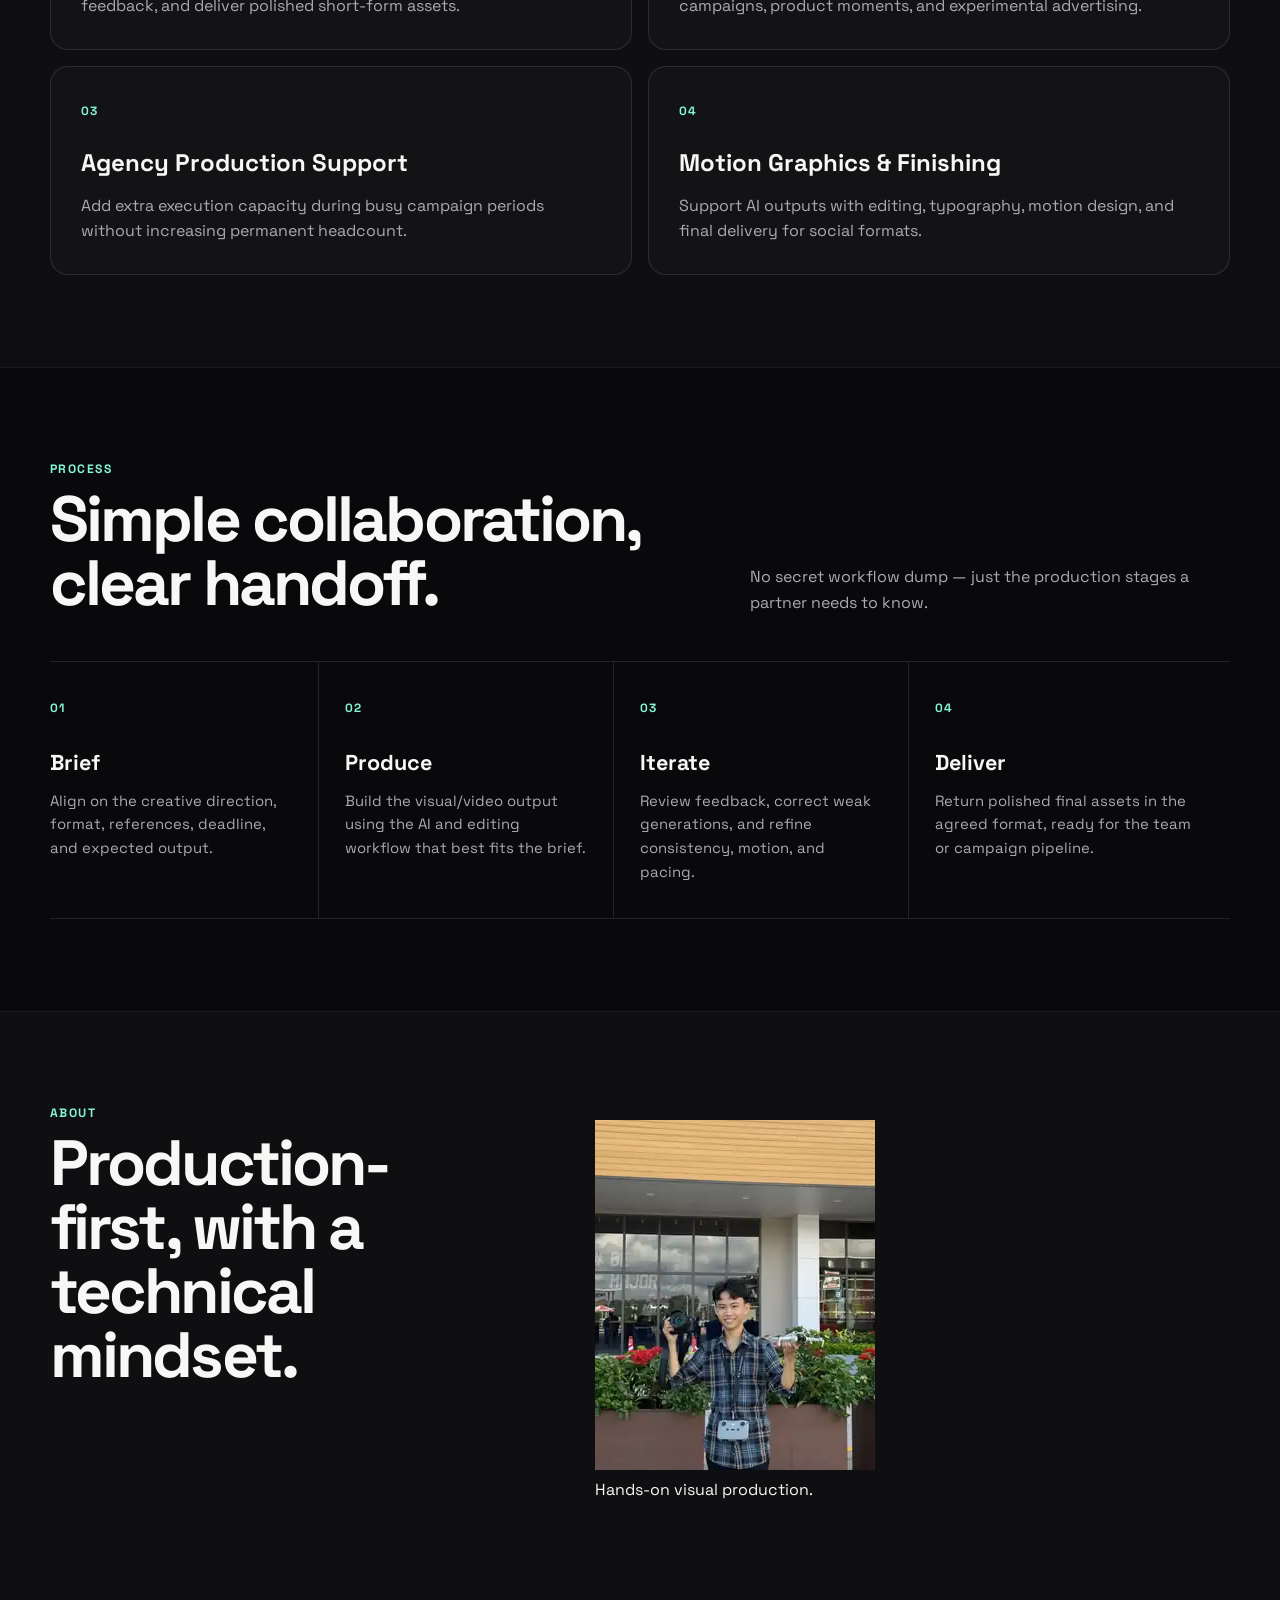
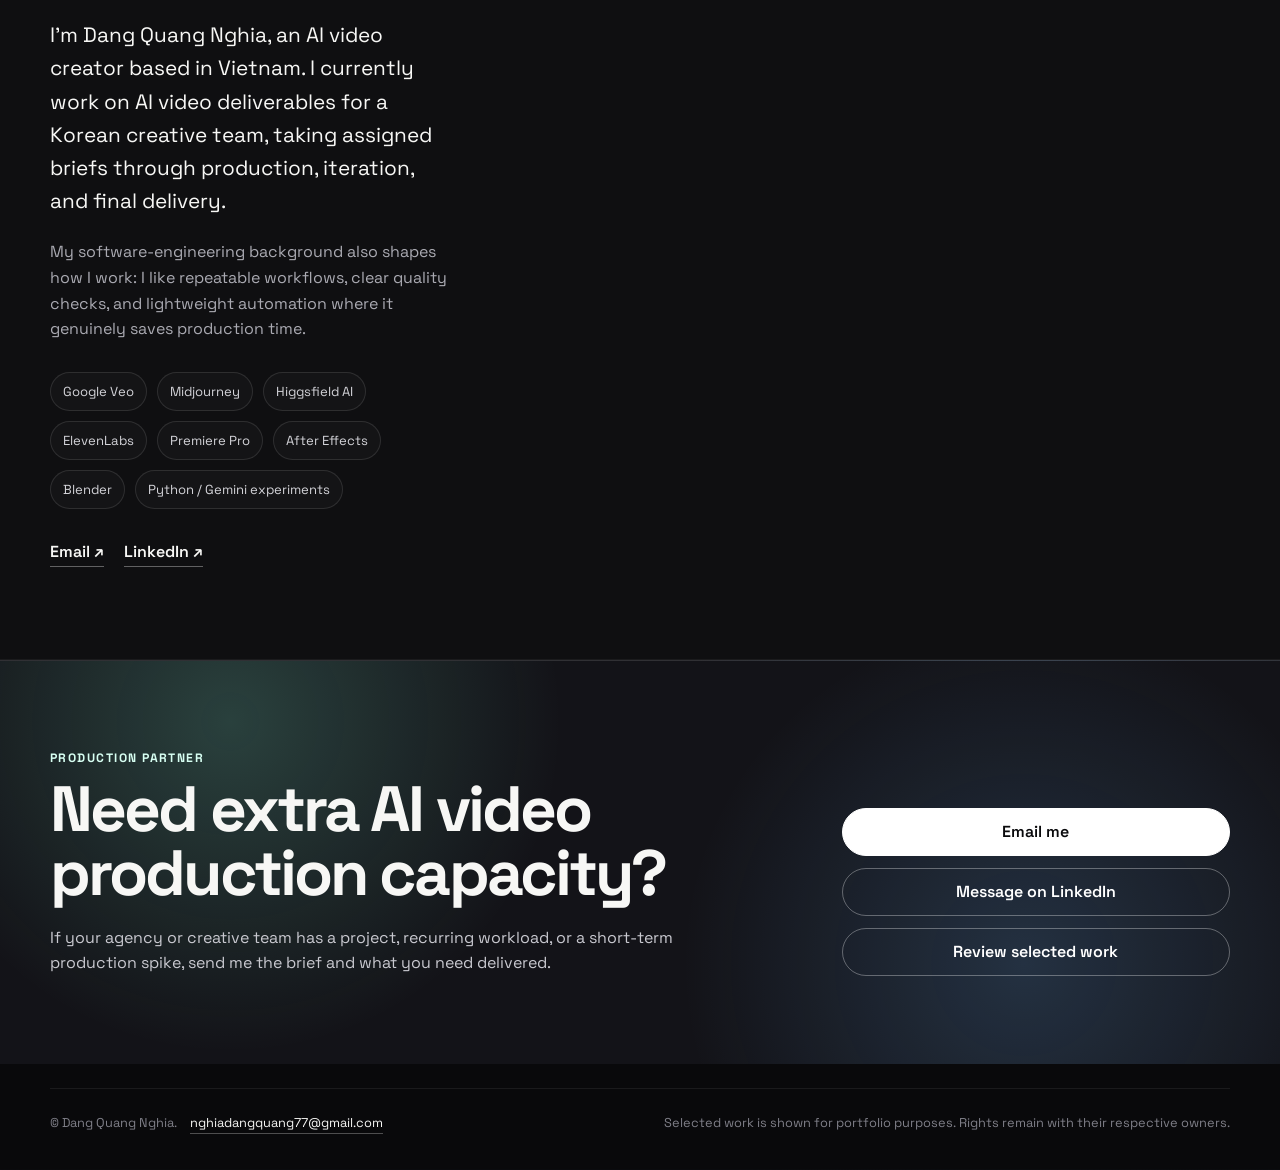
==== commit fe682227: "Add creator photo to About section" ====
--- a/index.html
+++ b/index.html
@@ -317,10 +317,14 @@
 
     <section class="section section-muted" id="about">
       <div class="shell about-grid">
-        <div>
+        <div class="about-heading">
           <div class="kicker">About</div>
           <h2>Production-first, with a technical mindset.</h2>
         </div>
+        <figure class="about-photo">
+          <img src="[data-uri]" alt="Dang Quang Nghia holding a camera and drone" loading="lazy">
+          <figcaption>Hands-on visual production.</figcaption>
+        </figure>
         <div class="about-copy">
           <p class="about-lead">
             I'm Dang Quang Nghia, an AI video creator based in Vietnam. I currently work on AI video deliverables for a Korean creative team, taking assigned briefs through production, iteration, and final delivery.
--- a/styles.css
+++ b/styles.css
@@ -615,7 +615,10 @@
 }
 
 .poster-preview {
+  display: block;
   position: relative;
+  text-decoration: none;
+  color: inherit;
   aspect-ratio: 16 / 9;
   overflow: hidden;
   background: #08080a;
@@ -766,6 +769,18 @@
 .contact h2 { max-width: 760px; }
 .contact p { color: #c9c9d0; max-width: 700px; margin: 20px 0 0; }
 .contact-actions { display: flex; flex-direction: column; gap: 12px; }
+
+.footer-email {
+  display: inline-block;
+  margin-left: 10px;
+  color: var(--text);
+  text-decoration: none;
+  border-bottom: 1px solid rgba(255,255,255,.28);
+}
+
+.footer-email:hover {
+  border-bottom-color: var(--accent);
+}
 
 .footer {
   padding: 24px 0 36px;
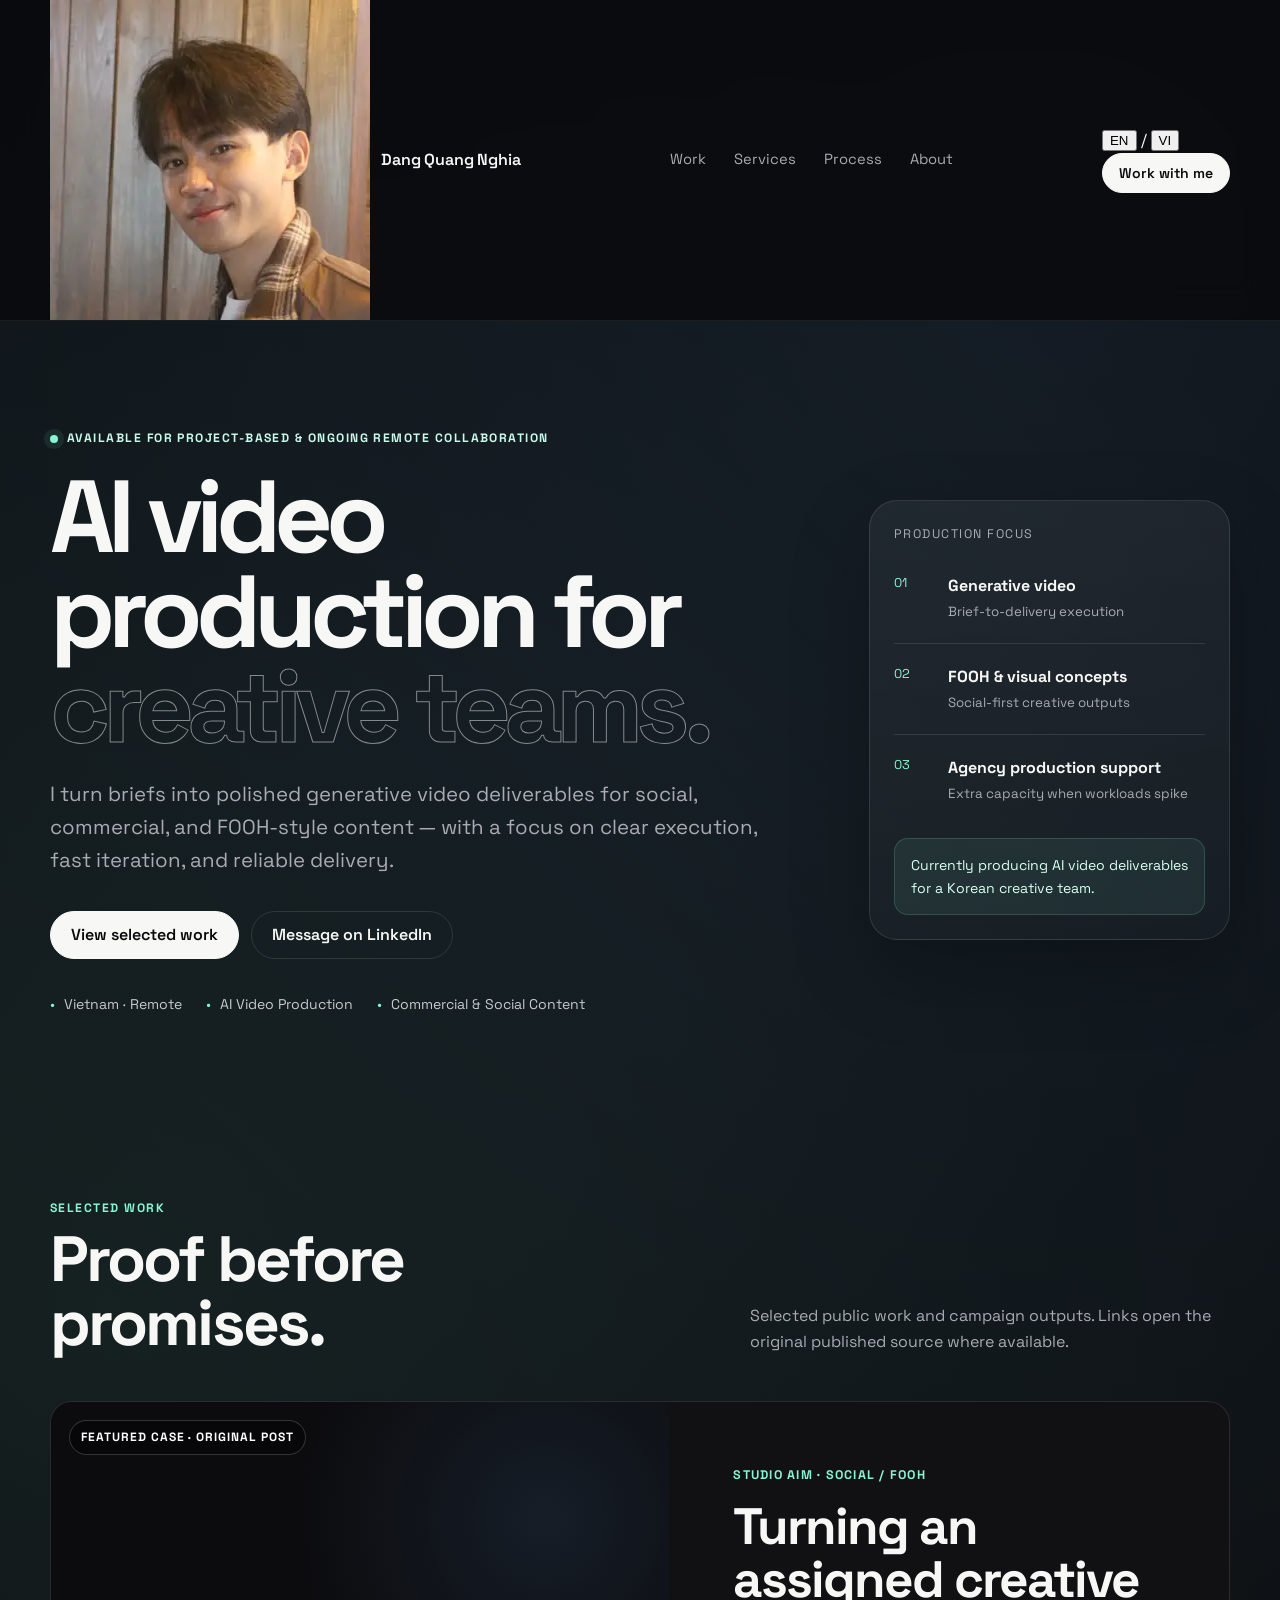
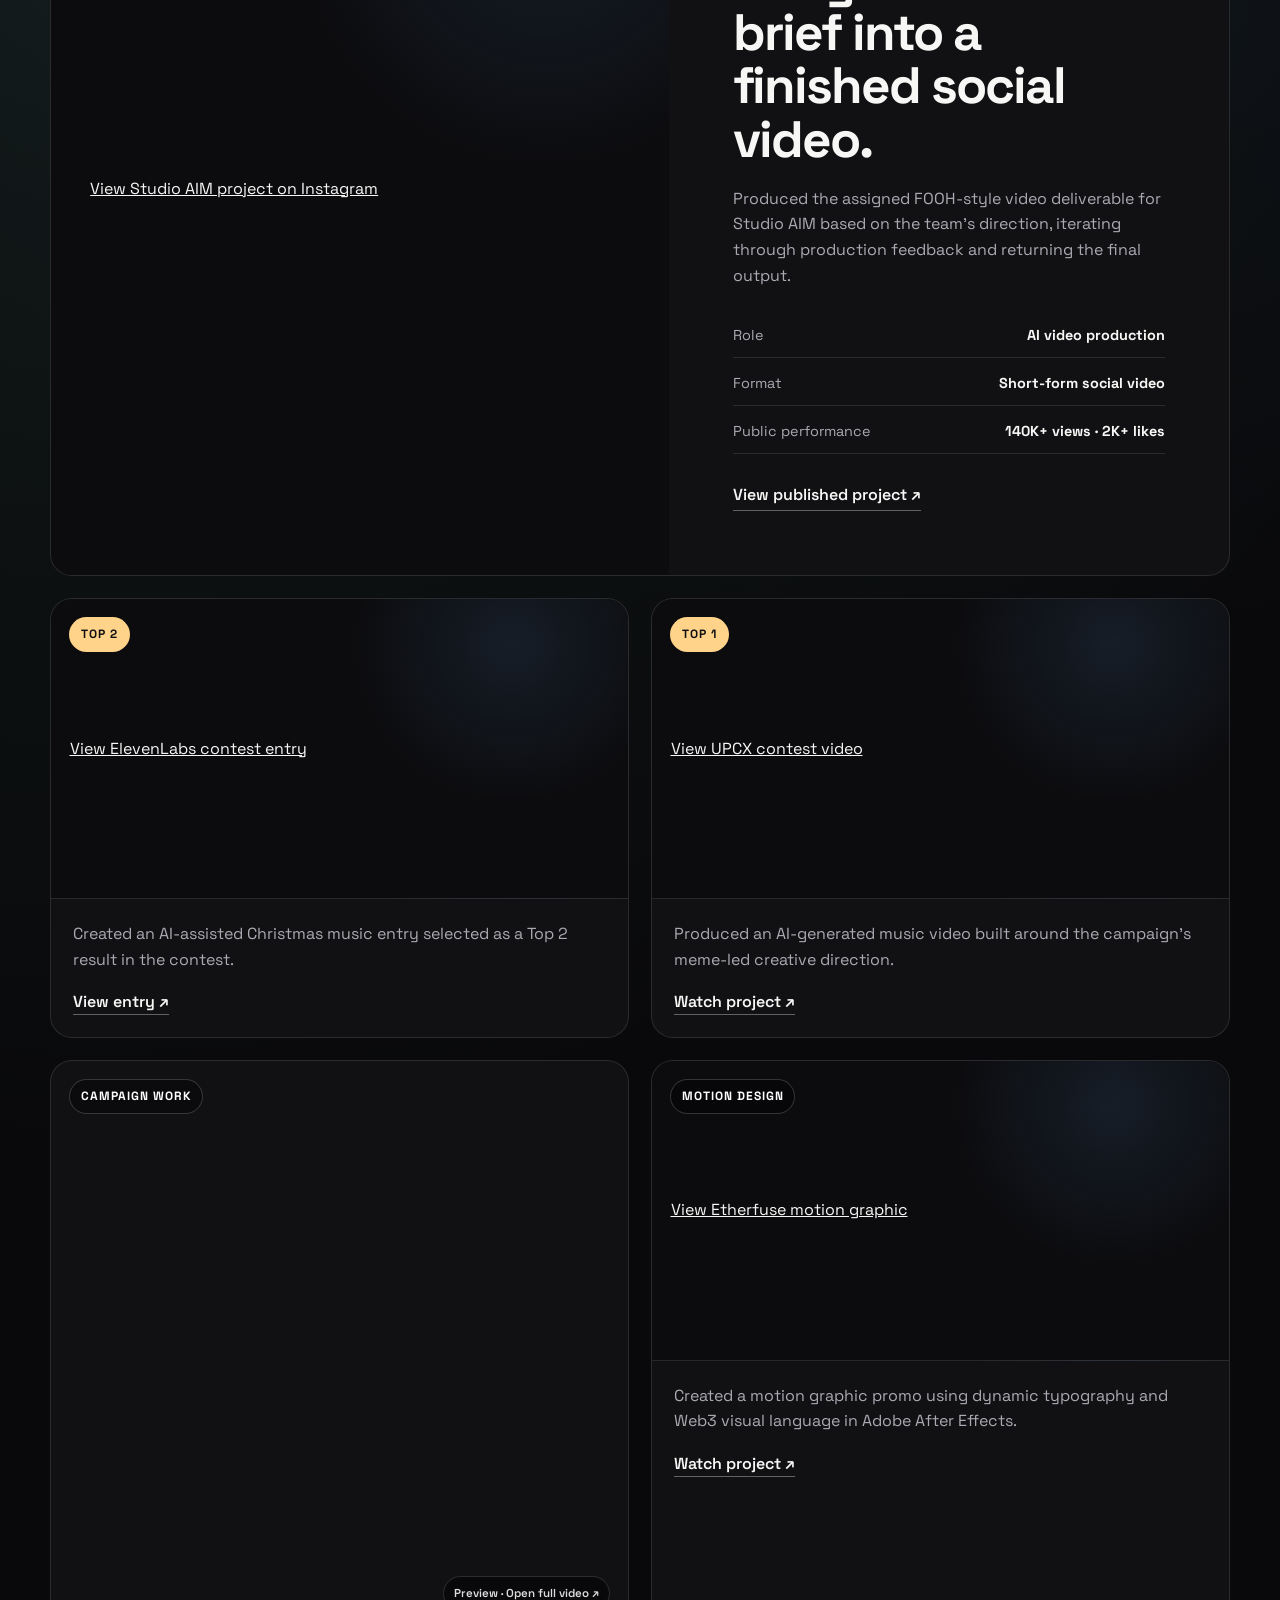
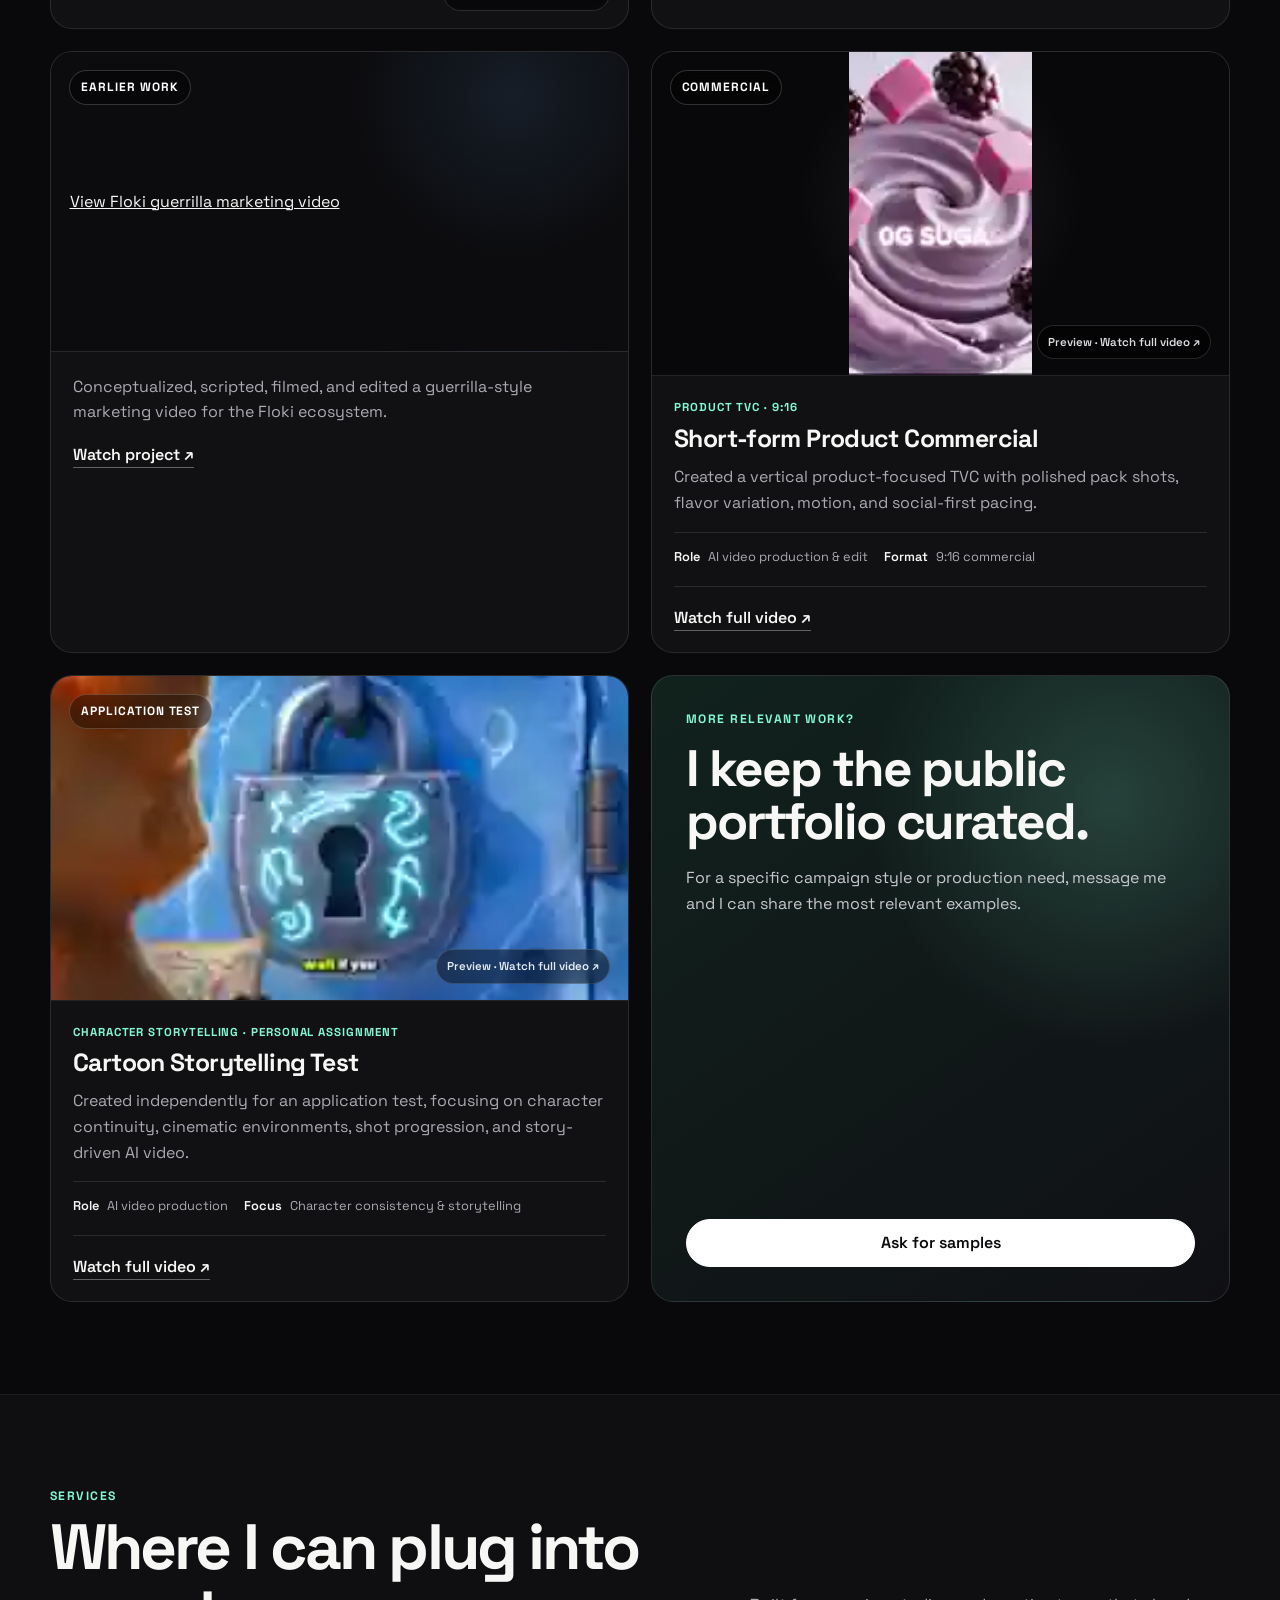
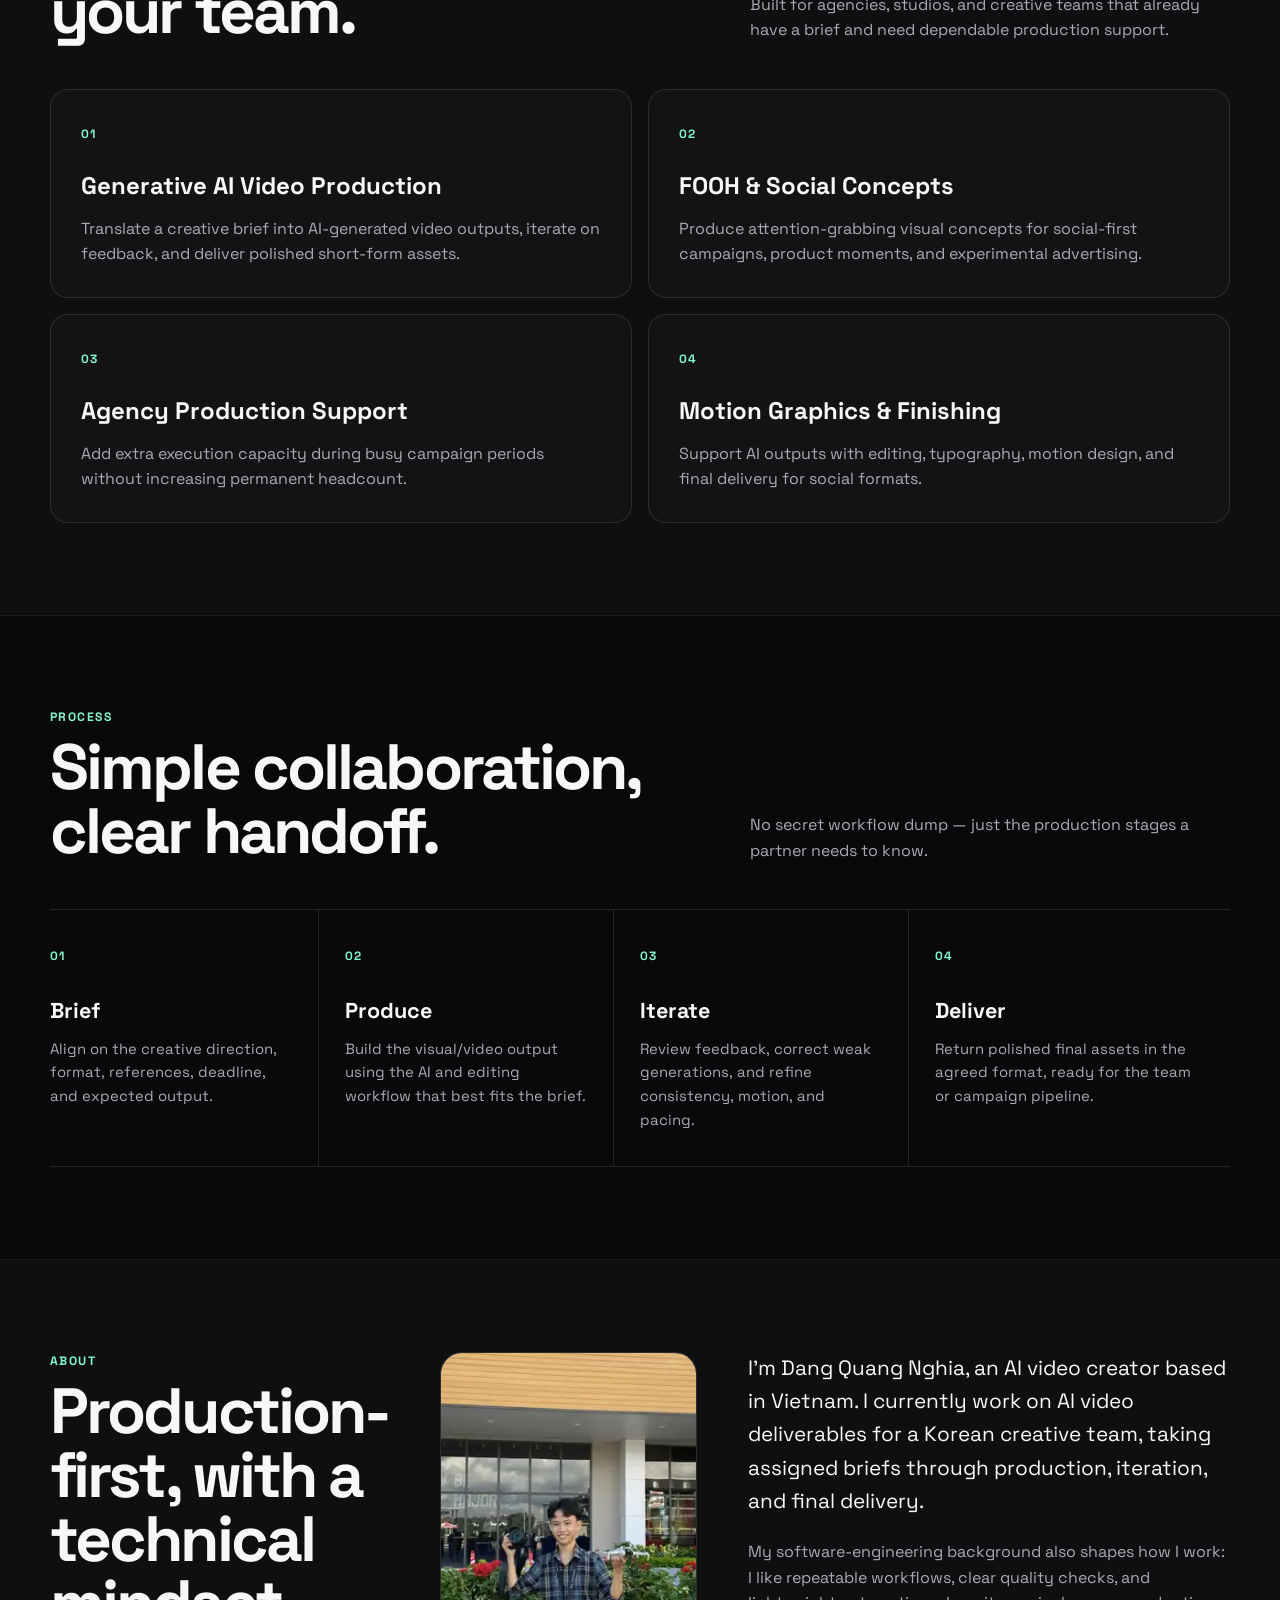
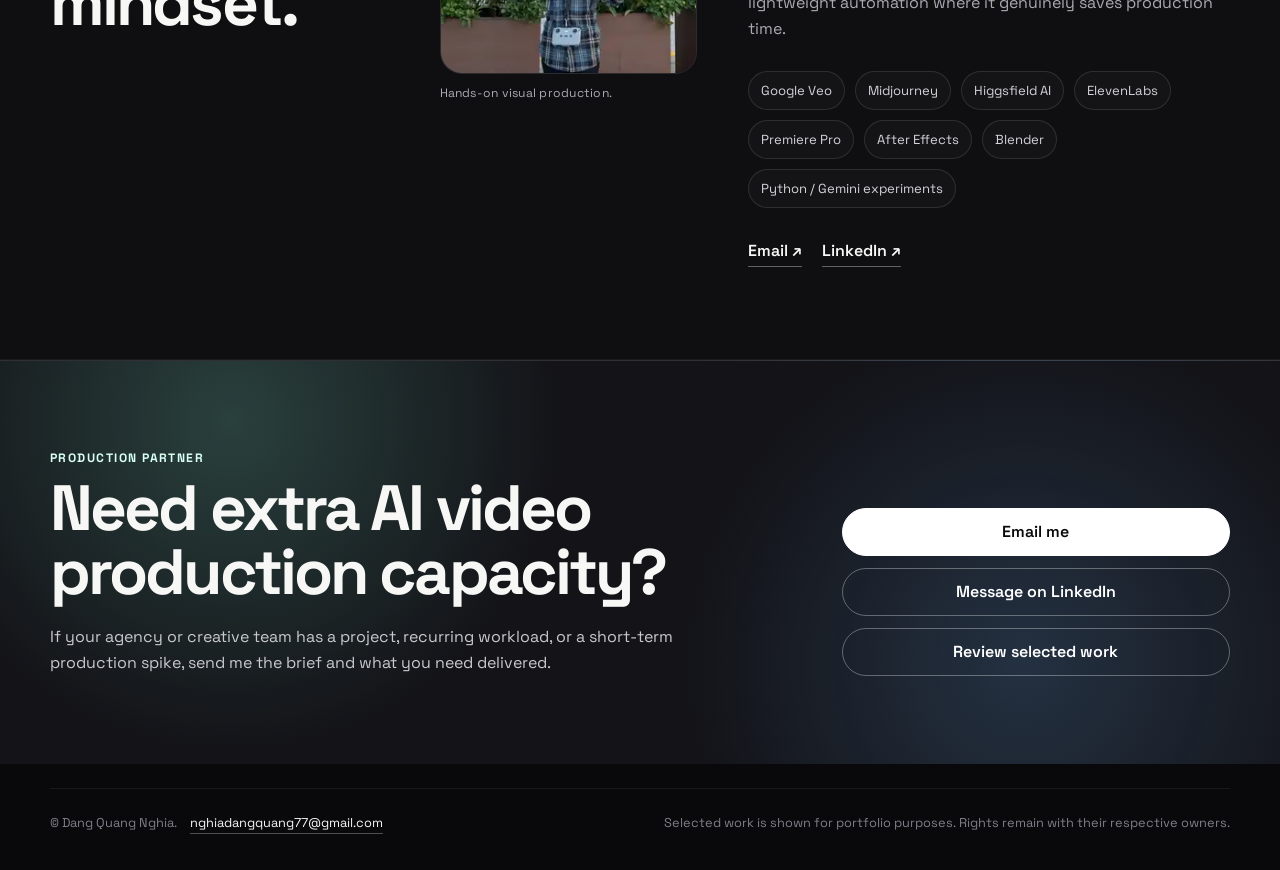
==== commit 15cad45a: "Replace header initials with profile photo and add language switch" ====
--- a/index.html
+++ b/index.html
@@ -29,7 +29,7 @@
   <header class="site-header">
     <div class="shell nav-wrap">
       <a class="brand" href="#top" aria-label="Dang Quang Nghia home">
-        <span class="brand-mark">NQ</span>
+        <img class="brand-avatar" src="[data-uri]" alt="Dang Quang Nghia">
         <span class="brand-text">Dang Quang Nghia</span>
       </a>
       <nav class="nav" aria-label="Primary navigation">
@@ -38,7 +38,14 @@
         <a href="#process">Process</a>
         <a href="#about">About</a>
       </nav>
-      <a class="button button-small" href="#contact">Work with me</a>
+      <div class="header-actions">
+        <div class="lang-switch" role="group" aria-label="Language">
+          <button type="button" class="lang-button active" data-lang="en" aria-pressed="true">EN</button>
+          <span aria-hidden="true">/</span>
+          <button type="button" class="lang-button" data-lang="vi" aria-pressed="false">VI</button>
+        </div>
+        <a class="button button-small" href="#contact">Work with me</a>
+      </div>
     </div>
   </header>
 
--- a/styles.css
+++ b/styles.css
@@ -723,8 +723,31 @@
 
 .about-grid {
   display: grid;
-  grid-template-columns: .75fr 1.25fr;
-  gap: 100px;
+  grid-template-columns: .72fr .62fr 1.16fr;
+  gap: clamp(32px, 4vw, 64px);
+  align-items: start;
+}
+
+.about-photo {
+  margin: 0;
+}
+
+.about-photo img {
+  display: block;
+  width: 100%;
+  aspect-ratio: 4 / 5;
+  object-fit: cover;
+  object-position: 50% 65%;
+  border-radius: var(--radius);
+  border: 1px solid var(--line);
+  background: var(--surface);
+}
+
+.about-photo figcaption {
+  margin-top: 10px;
+  color: var(--muted);
+  font-size: .76rem;
+  letter-spacing: .02em;
 }
 
 .about-copy { max-width: 760px; }
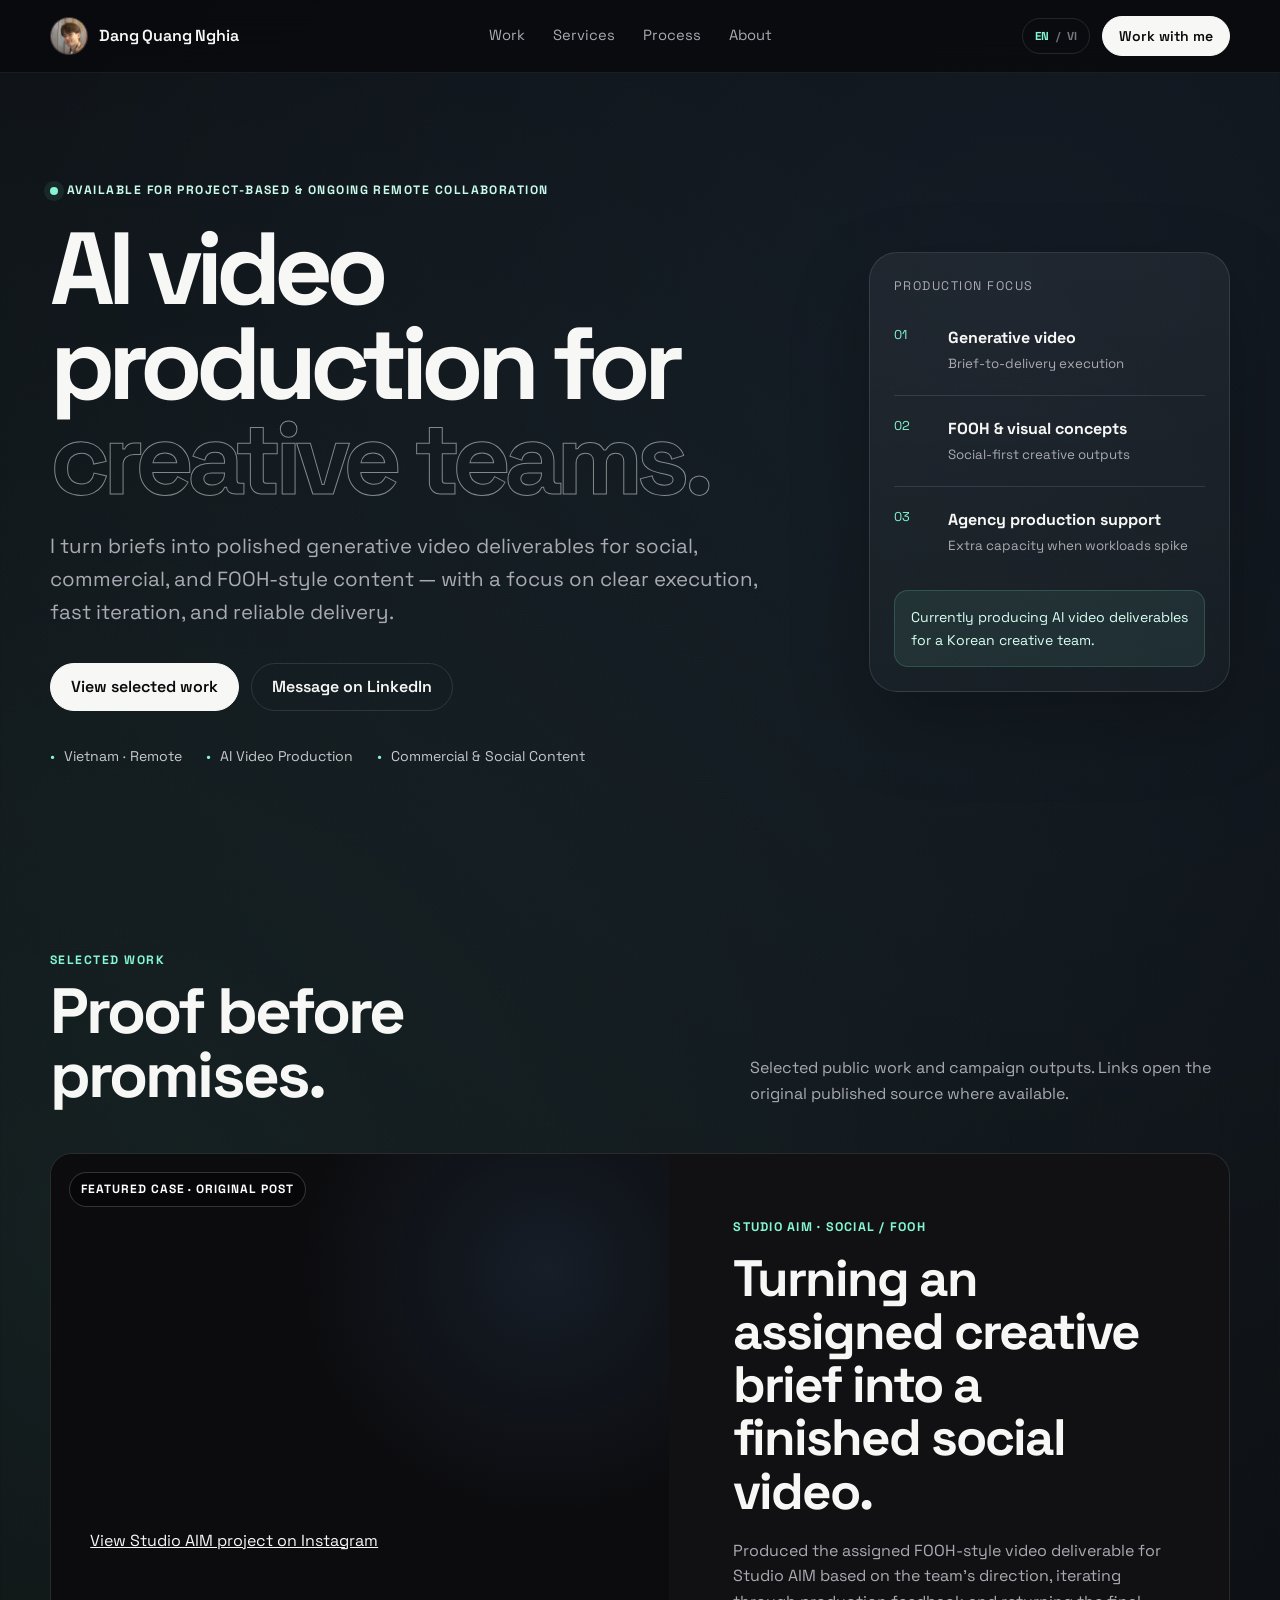
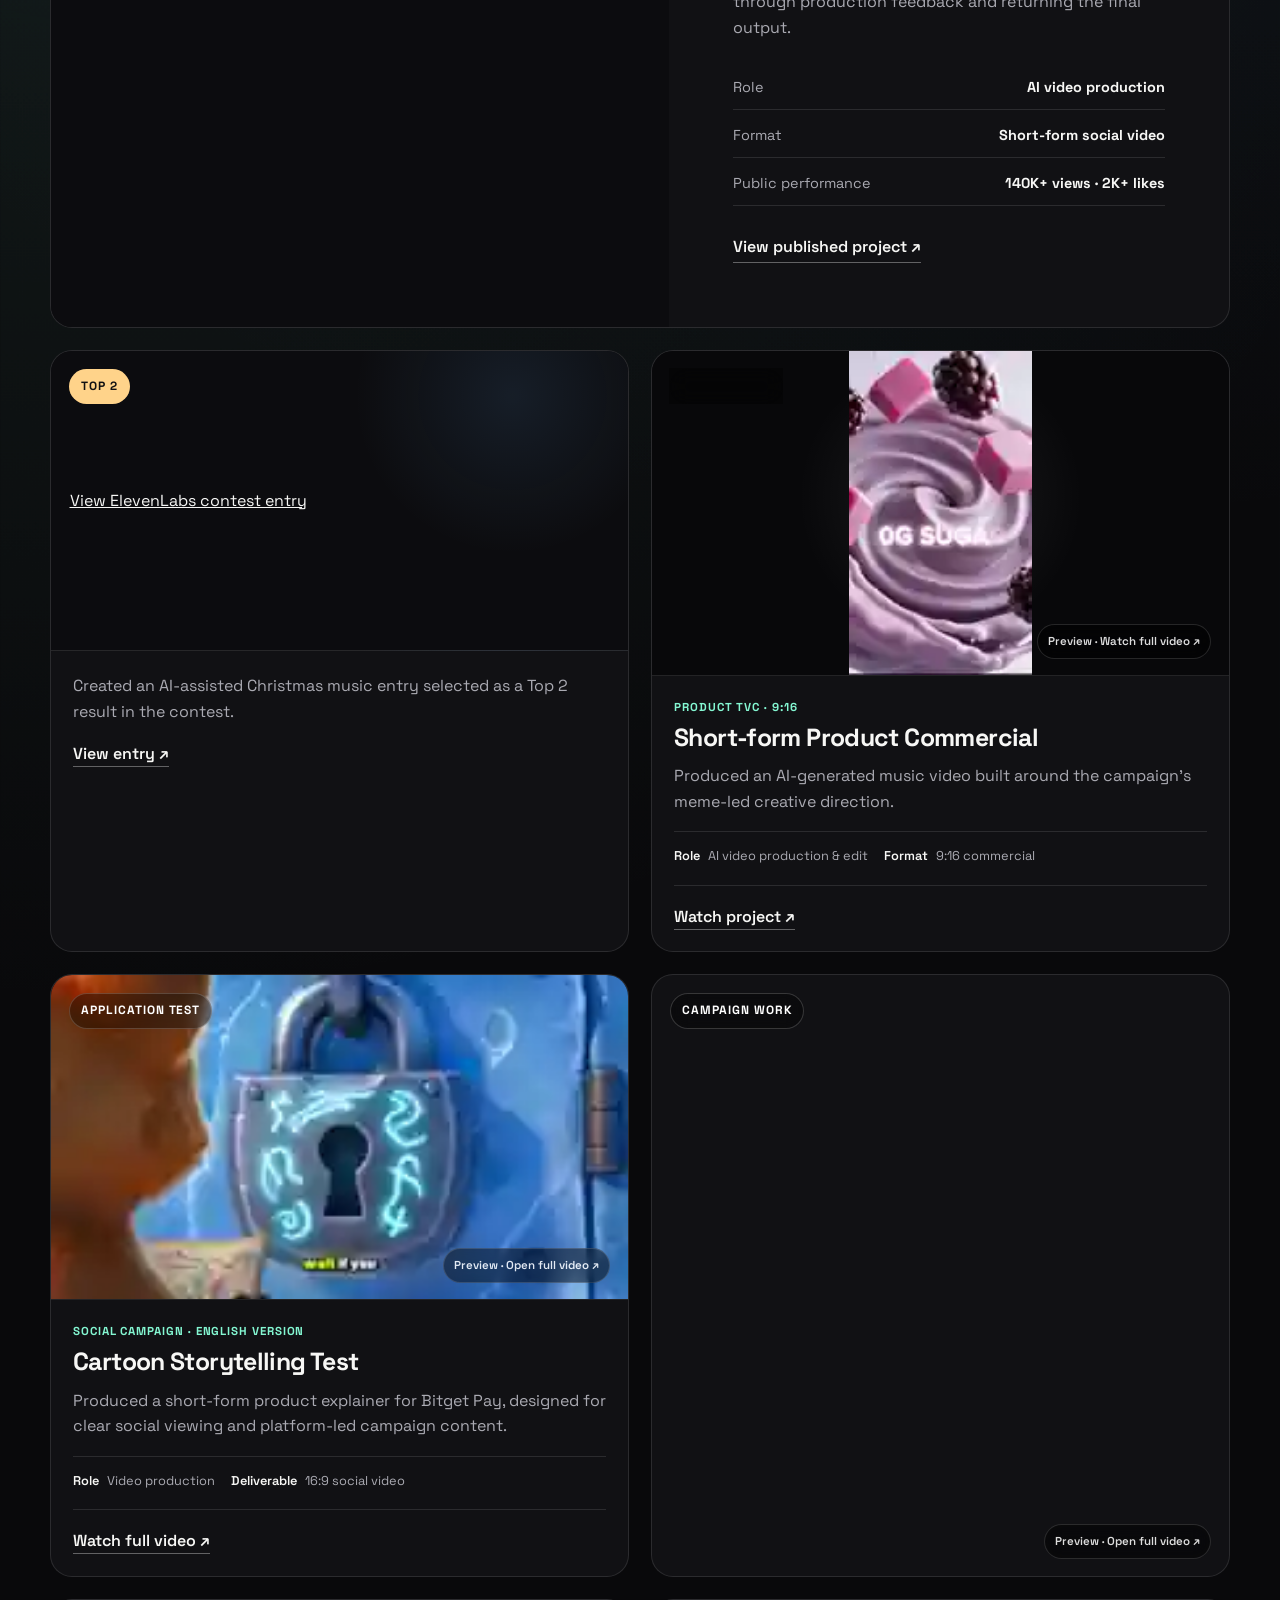
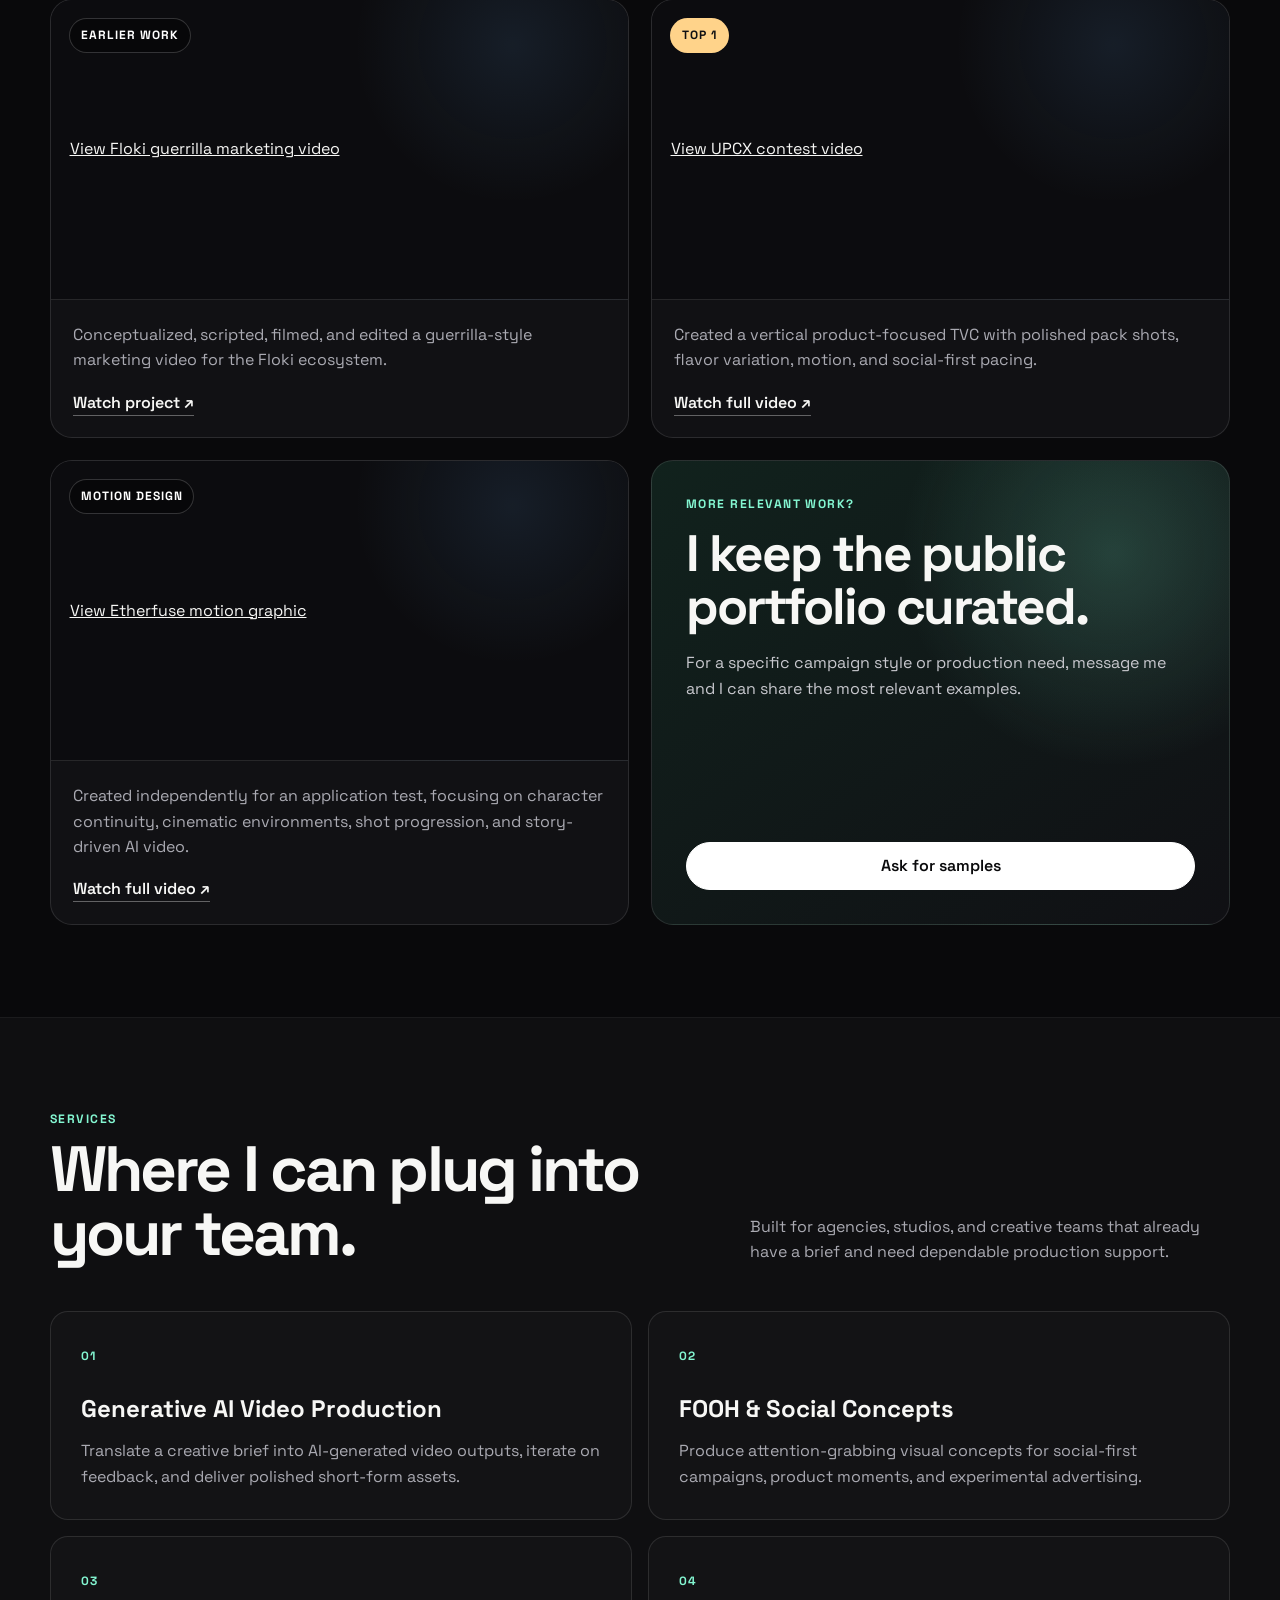
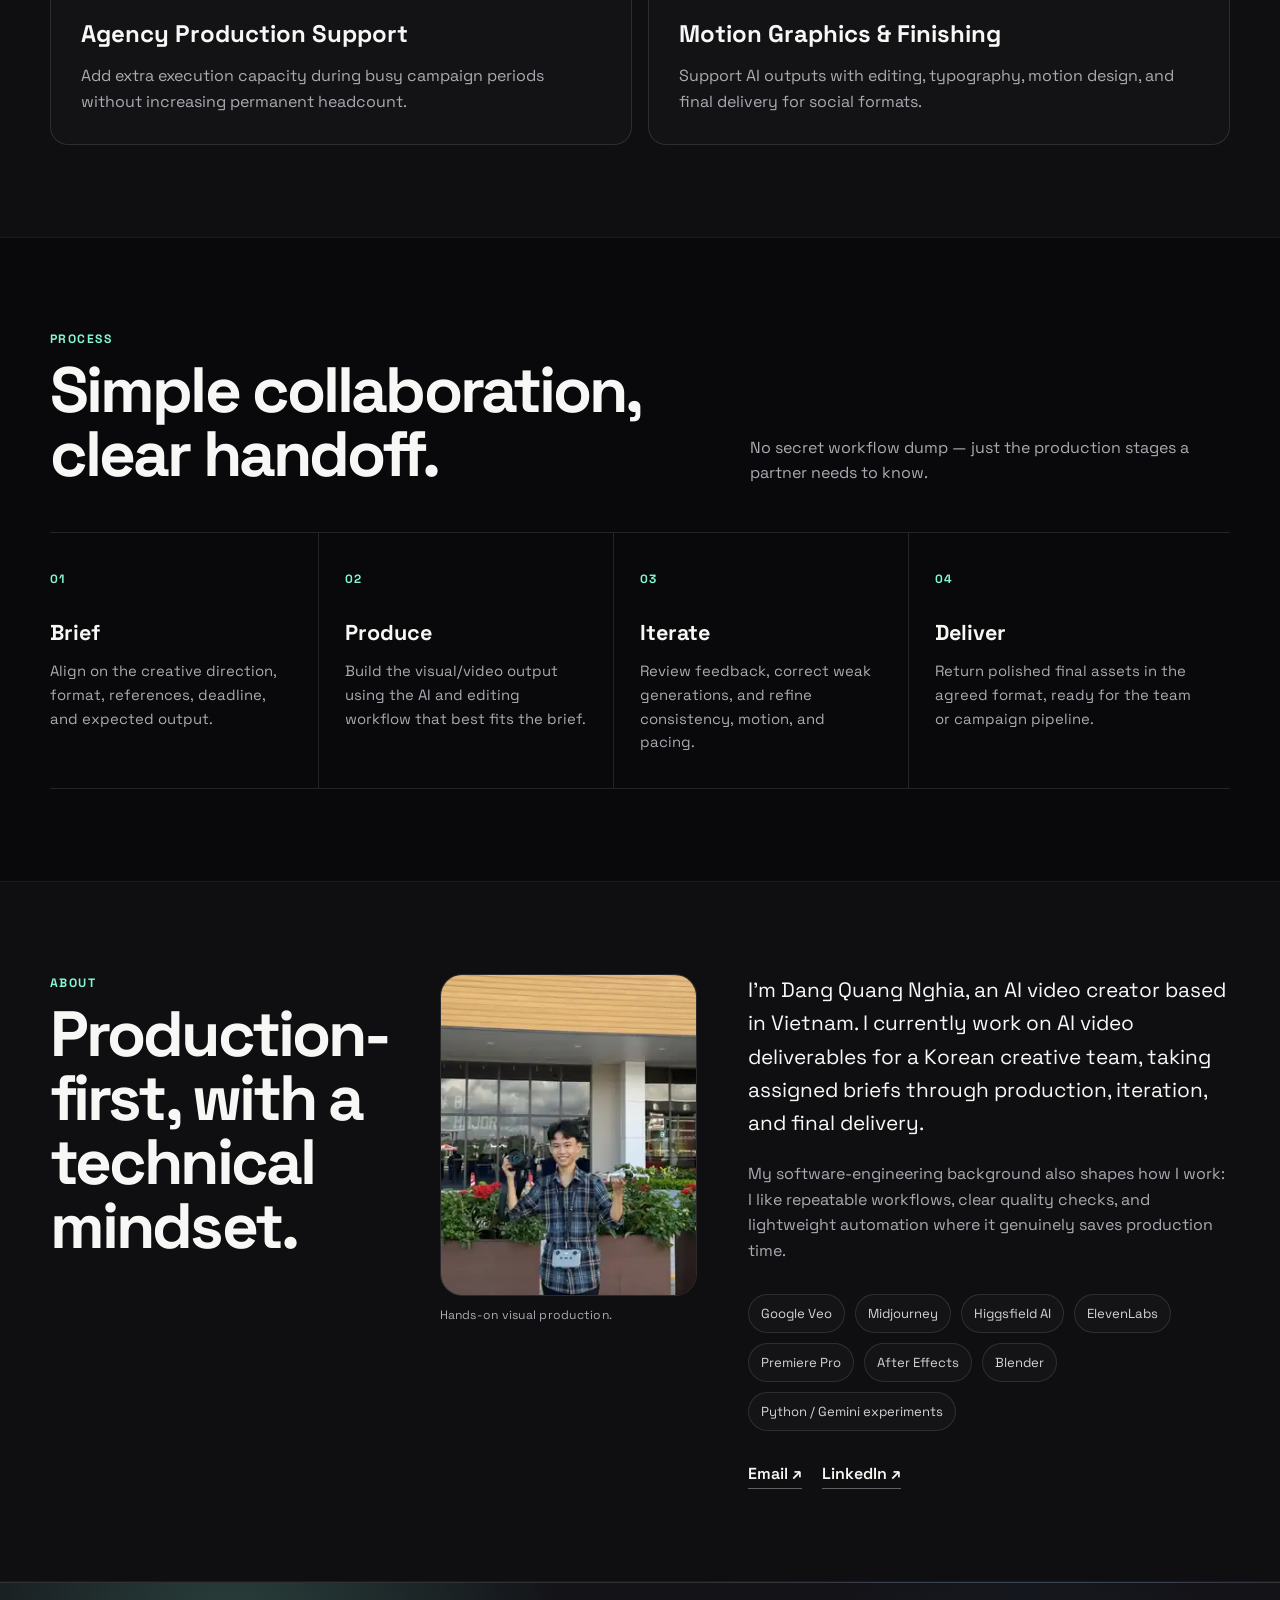
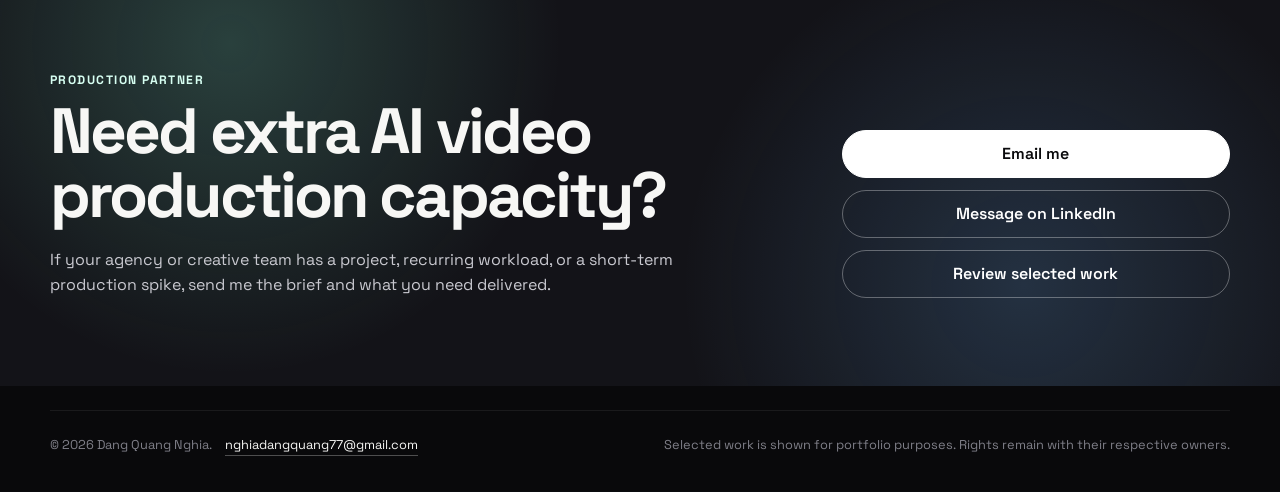
==== commit 97007261: "Reorder portfolio work and prioritize strongest AI video projects" ====
--- a/index.html
+++ b/index.html
@@ -4,7 +4,7 @@
   <meta charset="UTF-8" />
   <meta name="viewport" content="width=device-width, initial-scale=1.0" />
   <title>Dang Quang Nghia | AI Video Production</title>
-  <meta name="description" content="AI video production for agencies, studios, and creative teams. Generative video, FOOH concepts, social content, motion design, and production support." />
+  <meta name="description" content="AI video production for agencies, studios, and creative teams. AI animation, commercial content, cinematic storytelling, and production support." />
   <meta name="author" content="Dang Quang Nghia" />
   <meta name="theme-color" content="#09090b" />
   <link rel="canonical" href="https://nghiaharu.github.io/my-portfolio/" />
@@ -56,7 +56,7 @@
           <div class="eyebrow"><span class="dot"></span> Available for project-based & ongoing remote collaboration</div>
           <h1>AI video production for <span>creative teams.</span></h1>
           <p class="hero-lead">
-            I turn briefs into polished generative video deliverables for social, commercial, and FOOH-style content —
+            I turn briefs into polished AI video deliverables across animation, commercial content, and cinematic storytelling —
             with a focus on clear execution, fast iteration, and reliable delivery.
           </p>
           <div class="hero-actions">
@@ -66,7 +66,7 @@
           <div class="hero-meta">
             <span>Vietnam · Remote</span>
             <span>AI Video Production</span>
-            <span>Commercial & Social Content</span>
+            <span>Animation · Commercial · Cinematic</span>
           </div>
         </div>
 
@@ -75,18 +75,18 @@
           <div class="focus-list">
             <div class="focus-item">
               <span class="focus-num">01</span>
-              <div><strong>Generative video</strong><small>Brief-to-delivery execution</small></div>
+              <div><strong>AI animation & character storytelling</strong><small>Consistency, shots, and story-driven execution</small></div>
             </div>
             <div class="focus-item">
               <span class="focus-num">02</span>
-              <div><strong>FOOH & visual concepts</strong><small>Social-first creative outputs</small></div>
+              <div><strong>Commercial & branded video</strong><small>Product, campaign, and social-ready outputs</small></div>
             </div>
             <div class="focus-item">
               <span class="focus-num">03</span>
               <div><strong>Agency production support</strong><small>Extra capacity when workloads spike</small></div>
             </div>
           </div>
-          <div class="panel-note">Currently producing AI video deliverables for a Korean creative team.</div>
+          <div class="panel-note">Recent experience includes producing AI video deliverables for a Korean creative team.</div>
         </aside>
       </div>
     </section>
@@ -143,15 +143,38 @@
           </article>
 
           <article class="work-card">
-            <div class="social-embed">
-              <div class="work-badge embed-card-badge">Top 1</div>
-              <blockquote class="twitter-tweet" data-theme="dark" data-dnt="true" data-conversation="none">
-                <a href="https://x.com/Ecrypto_VN/status/1852994541424697774">View UPCX contest video</a>
-              </blockquote>
-            </div>
-            <div class="work-body">
-              <p>Produced an AI-generated music video built around the campaign's meme-led creative direction.</p>
-              <a class="text-link" href="https://x.com/Ecrypto_VN/status/1852994541424697774/video/1" target="_blank" rel="noopener noreferrer">Watch project ↗</a>
+            <a class="poster-preview poster-preview-vertical motion-preview" href="https://drive.google.com/file/d/1yAGnG9t_q1Xz4gLfXca1j20E2Y-B7tAQ/view?usp=drivesdk" target="_blank" rel="noopener noreferrer" aria-label="Watch full short-form product commercial">
+              <img src="[data-uri]" alt="Animated preview of a vertical product commercial" loading="lazy">
+              <div class="work-badge neutral poster-badge">Commercial</div>
+              <span class="preview-hint">Preview · Watch full video ↗</span>
+            </a>
+            <div class="work-body">
+              <small class="work-kicker">Product TVC · 9:16</small>
+              <h3 class="work-title">Short-form Product Commercial</h3>
+              <p>Created a vertical product-focused TVC with polished pack shots, flavor variation, motion, and social-first pacing.</p>
+              <div class="project-facts">
+                <span><b>Role</b> AI video production & edit</span>
+                <span><b>Format</b> 9:16 commercial</span>
+              </div>
+              <a class="text-link" href="https://drive.google.com/file/d/1yAGnG9t_q1Xz4gLfXca1j20E2Y-B7tAQ/view?usp=drivesdk" target="_blank" rel="noopener noreferrer">Watch full video ↗</a>
+            </div>
+          </article>
+
+          <article class="work-card">
+            <a class="poster-preview motion-preview" href="https://drive.google.com/file/d/1S1uv4SxLfqcxIdMGnqR0FBpJdSdpwAC_/view?usp=drivesdk" target="_blank" rel="noopener noreferrer" aria-label="Watch full cartoon storytelling application test">
+              <img src="[data-uri]" alt="Animated preview of a cartoon storytelling application test" loading="lazy">
+              <div class="work-badge neutral poster-badge">Application test</div>
+              <span class="preview-hint">Preview · Watch full video ↗</span>
+            </a>
+            <div class="work-body">
+              <small class="work-kicker">Character Storytelling · Personal Assignment</small>
+              <h3 class="work-title">Cartoon Storytelling Test</h3>
+              <p>Created independently for an application test, focusing on character continuity, cinematic environments, shot progression, and story-driven AI video.</p>
+              <div class="project-facts">
+                <span><b>Role</b> AI video production</span>
+                <span><b>Focus</b> Character consistency & storytelling</span>
+              </div>
+              <a class="text-link" href="https://drive.google.com/file/d/1S1uv4SxLfqcxIdMGnqR0FBpJdSdpwAC_/view?usp=drivesdk" target="_blank" rel="noopener noreferrer">Watch full video ↗</a>
             </div>
           </article>
 
@@ -180,6 +203,32 @@
 
           <article class="work-card">
             <div class="social-embed">
+              <div class="work-badge neutral embed-card-badge">Earlier work</div>
+              <blockquote class="twitter-tweet" data-theme="dark" data-dnt="true" data-conversation="none">
+                <a href="https://x.com/Ecrypto_VN/status/1976723425608843528">View Floki guerrilla marketing video</a>
+              </blockquote>
+            </div>
+            <div class="work-body">
+              <p>Conceptualized, scripted, filmed, and edited a guerrilla-style marketing video for the Floki ecosystem.</p>
+              <a class="text-link" href="https://x.com/Ecrypto_VN/status/1976723425608843528/video/1" target="_blank" rel="noopener noreferrer">Watch project ↗</a>
+            </div>
+          </article>
+
+          <article class="work-card">
+            <div class="social-embed">
+              <div class="work-badge embed-card-badge">Top 1</div>
+              <blockquote class="twitter-tweet" data-theme="dark" data-dnt="true" data-conversation="none">
+                <a href="https://x.com/Ecrypto_VN/status/1852994541424697774">View UPCX contest video</a>
+              </blockquote>
+            </div>
+            <div class="work-body">
+              <p>Edited a meme-led campaign video combining internet meme clips, effects, and AI-generated music; the entry won Top 1 in the contest.</p>
+              <a class="text-link" href="https://x.com/Ecrypto_VN/status/1852994541424697774/video/1" target="_blank" rel="noopener noreferrer">Watch project ↗</a>
+            </div>
+          </article>
+
+          <article class="work-card">
+            <div class="social-embed">
               <div class="work-badge neutral embed-card-badge">Motion design</div>
               <blockquote class="twitter-tweet" data-theme="dark" data-dnt="true" data-conversation="none">
                 <a href="https://x.com/Ecrypto_VN/status/1970772073350914129">View Etherfuse motion graphic</a>
@@ -188,55 +237,6 @@
             <div class="work-body">
               <p>Created a motion graphic promo using dynamic typography and Web3 visual language in Adobe After Effects.</p>
               <a class="text-link" href="https://x.com/Ecrypto_VN/status/1970772073350914129" target="_blank" rel="noopener noreferrer">Watch project ↗</a>
-            </div>
-          </article>
-
-          <article class="work-card">
-            <div class="social-embed">
-              <div class="work-badge neutral embed-card-badge">Earlier work</div>
-              <blockquote class="twitter-tweet" data-theme="dark" data-dnt="true" data-conversation="none">
-                <a href="https://x.com/Ecrypto_VN/status/1976723425608843528">View Floki guerrilla marketing video</a>
-              </blockquote>
-            </div>
-            <div class="work-body">
-              <p>Conceptualized, scripted, filmed, and edited a guerrilla-style marketing video for the Floki ecosystem.</p>
-              <a class="text-link" href="https://x.com/Ecrypto_VN/status/1976723425608843528/video/1" target="_blank" rel="noopener noreferrer">Watch project ↗</a>
-            </div>
-          </article>
-
-          <article class="work-card">
-            <a class="poster-preview poster-preview-vertical motion-preview" href="https://drive.google.com/file/d/1yAGnG9t_q1Xz4gLfXca1j20E2Y-B7tAQ/view?usp=drivesdk" target="_blank" rel="noopener noreferrer" aria-label="Watch full short-form product commercial">
-              <img src="[data-uri]" alt="Animated preview of a vertical product commercial" loading="lazy">
-              <div class="work-badge neutral poster-badge">Commercial</div>
-              <span class="preview-hint">Preview · Watch full video ↗</span>
-            </a>
-            <div class="work-body">
-              <small class="work-kicker">Product TVC · 9:16</small>
-              <h3 class="work-title">Short-form Product Commercial</h3>
-              <p>Created a vertical product-focused TVC with polished pack shots, flavor variation, motion, and social-first pacing.</p>
-              <div class="project-facts">
-                <span><b>Role</b> AI video production & edit</span>
-                <span><b>Format</b> 9:16 commercial</span>
-              </div>
-              <a class="text-link" href="https://drive.google.com/file/d/1yAGnG9t_q1Xz4gLfXca1j20E2Y-B7tAQ/view?usp=drivesdk" target="_blank" rel="noopener noreferrer">Watch full video ↗</a>
-            </div>
-          </article>
-
-          <article class="work-card">
-            <a class="poster-preview motion-preview" href="https://drive.google.com/file/d/1S1uv4SxLfqcxIdMGnqR0FBpJdSdpwAC_/view?usp=drivesdk" target="_blank" rel="noopener noreferrer" aria-label="Watch full cartoon storytelling application test">
-              <img src="[data-uri]" alt="Animated preview of a cartoon storytelling application test" loading="lazy">
-              <div class="work-badge neutral poster-badge">Application test</div>
-              <span class="preview-hint">Preview · Watch full video ↗</span>
-            </a>
-            <div class="work-body">
-              <small class="work-kicker">Character Storytelling · Personal Assignment</small>
-              <h3 class="work-title">Cartoon Storytelling Test</h3>
-              <p>Created independently for an application test, focusing on character continuity, cinematic environments, shot progression, and story-driven AI video.</p>
-              <div class="project-facts">
-                <span><b>Role</b> AI video production</span>
-                <span><b>Focus</b> Character consistency & storytelling</span>
-              </div>
-              <a class="text-link" href="https://drive.google.com/file/d/1S1uv4SxLfqcxIdMGnqR0FBpJdSdpwAC_/view?usp=drivesdk" target="_blank" rel="noopener noreferrer">Watch full video ↗</a>
             </div>
           </article>
 
@@ -270,18 +270,18 @@
           </article>
           <article class="service-card">
             <span>02</span>
-            <h3>FOOH & Social Concepts</h3>
-            <p>Produce attention-grabbing visual concepts for social-first campaigns, product moments, and experimental advertising.</p>
+            <h3>AI Animation & Character Storytelling</h3>
+            <p>Develop character-driven AI video with continuity, shot progression, and cinematic visual storytelling.</p>
           </article>
           <article class="service-card">
             <span>03</span>
-            <h3>Agency Production Support</h3>
-            <p>Add extra execution capacity during busy campaign periods without increasing permanent headcount.</p>
+            <h3>Commercial & Branded Content</h3>
+            <p>Create polished AI-assisted commercials, product videos, and branded social content from brief to final edit.</p>
           </article>
           <article class="service-card">
             <span>04</span>
-            <h3>Motion Graphics & Finishing</h3>
-            <p>Support AI outputs with editing, typography, motion design, and final delivery for social formats.</p>
+            <h3>Agency Production Support</h3>
+            <p>Add flexible production capacity for generation, iteration, editing, revisions, and final delivery when workloads spike.</p>
           </article>
         </div>
       </div>
@@ -334,7 +334,7 @@
         </figure>
         <div class="about-copy">
           <p class="about-lead">
-            I'm Dang Quang Nghia, an AI video creator based in Vietnam. I currently work on AI video deliverables for a Korean creative team, taking assigned briefs through production, iteration, and final delivery.
+            I'm Dang Quang Nghia, an AI video creator based in Vietnam. My recent experience includes producing AI video deliverables for a Korean creative team, taking assigned briefs through production, iteration, and final delivery.
           </p>
           <p>
             My software-engineering background also shapes how I work: I like repeatable workflows, clear quality checks, and lightweight automation where it genuinely saves production time.
--- a/styles.css
+++ b/styles.css
@@ -77,15 +77,51 @@
   letter-spacing: -.01em;
 }
 
-.brand-mark {
-  width: 34px;
-  height: 34px;
-  display: grid;
-  place-items: center;
+.brand-avatar {
+  width: 38px;
+  height: 38px;
+  display: block;
+  object-fit: cover;
+  border: 1px solid rgba(255,255,255,.18);
+  border-radius: 50%;
+  background: var(--surface);
+}
+
+.header-actions {
+  display: flex;
+  align-items: center;
+  gap: 12px;
+}
+
+.lang-switch {
+  display: inline-flex;
+  align-items: center;
+  gap: 5px;
+  min-height: 36px;
+  padding: 0 10px;
   border: 1px solid var(--line);
-  border-radius: 10px;
-  background: rgba(255,255,255,.04);
-  font-size: .8rem;
+  border-radius: 999px;
+  color: #6f6f78;
+  font-size: .72rem;
+  font-weight: 700;
+}
+
+.lang-button {
+  appearance: none;
+  border: 0;
+  padding: 4px 2px;
+  background: transparent;
+  color: #777780;
+  font: inherit;
+  cursor: pointer;
+}
+
+.lang-button:hover,
+.lang-button:focus-visible {
+  color: var(--text);
+}
+
+.lang-button.active {
   color: var(--accent);
 }
 
@@ -841,6 +877,9 @@
   .shell { width: min(calc(100% - 28px), var(--max)); }
   .brand-text { display: none; }
   .site-header .button-small { min-height: 36px; padding: 0 13px; }
+  .header-actions { gap: 7px; }
+  .lang-switch { padding: 0 8px; }
+  .brand-avatar { width: 36px; height: 36px; }
   .hero { padding: 56px 0 68px; }
   h1 { font-size: clamp(3.1rem, 18vw, 5rem); }
   .hero-actions { flex-direction: column; align-items: stretch; }
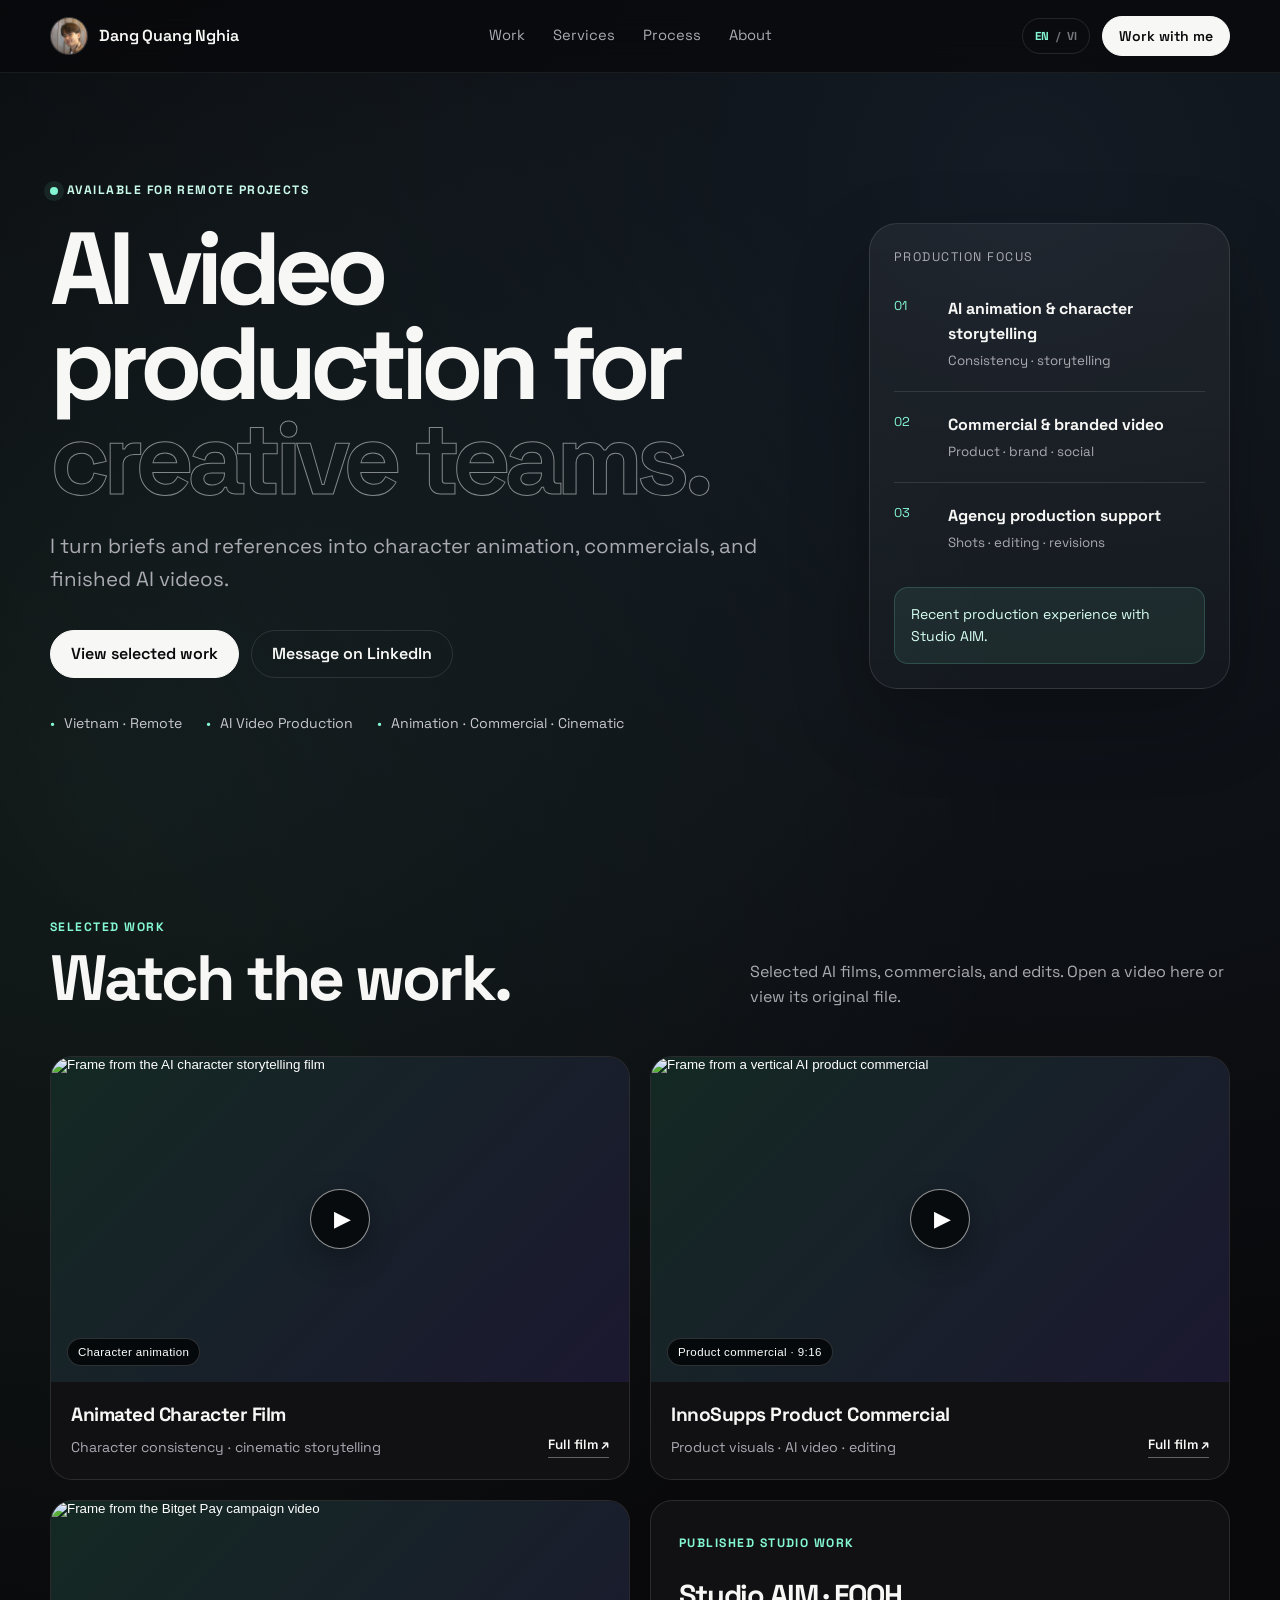
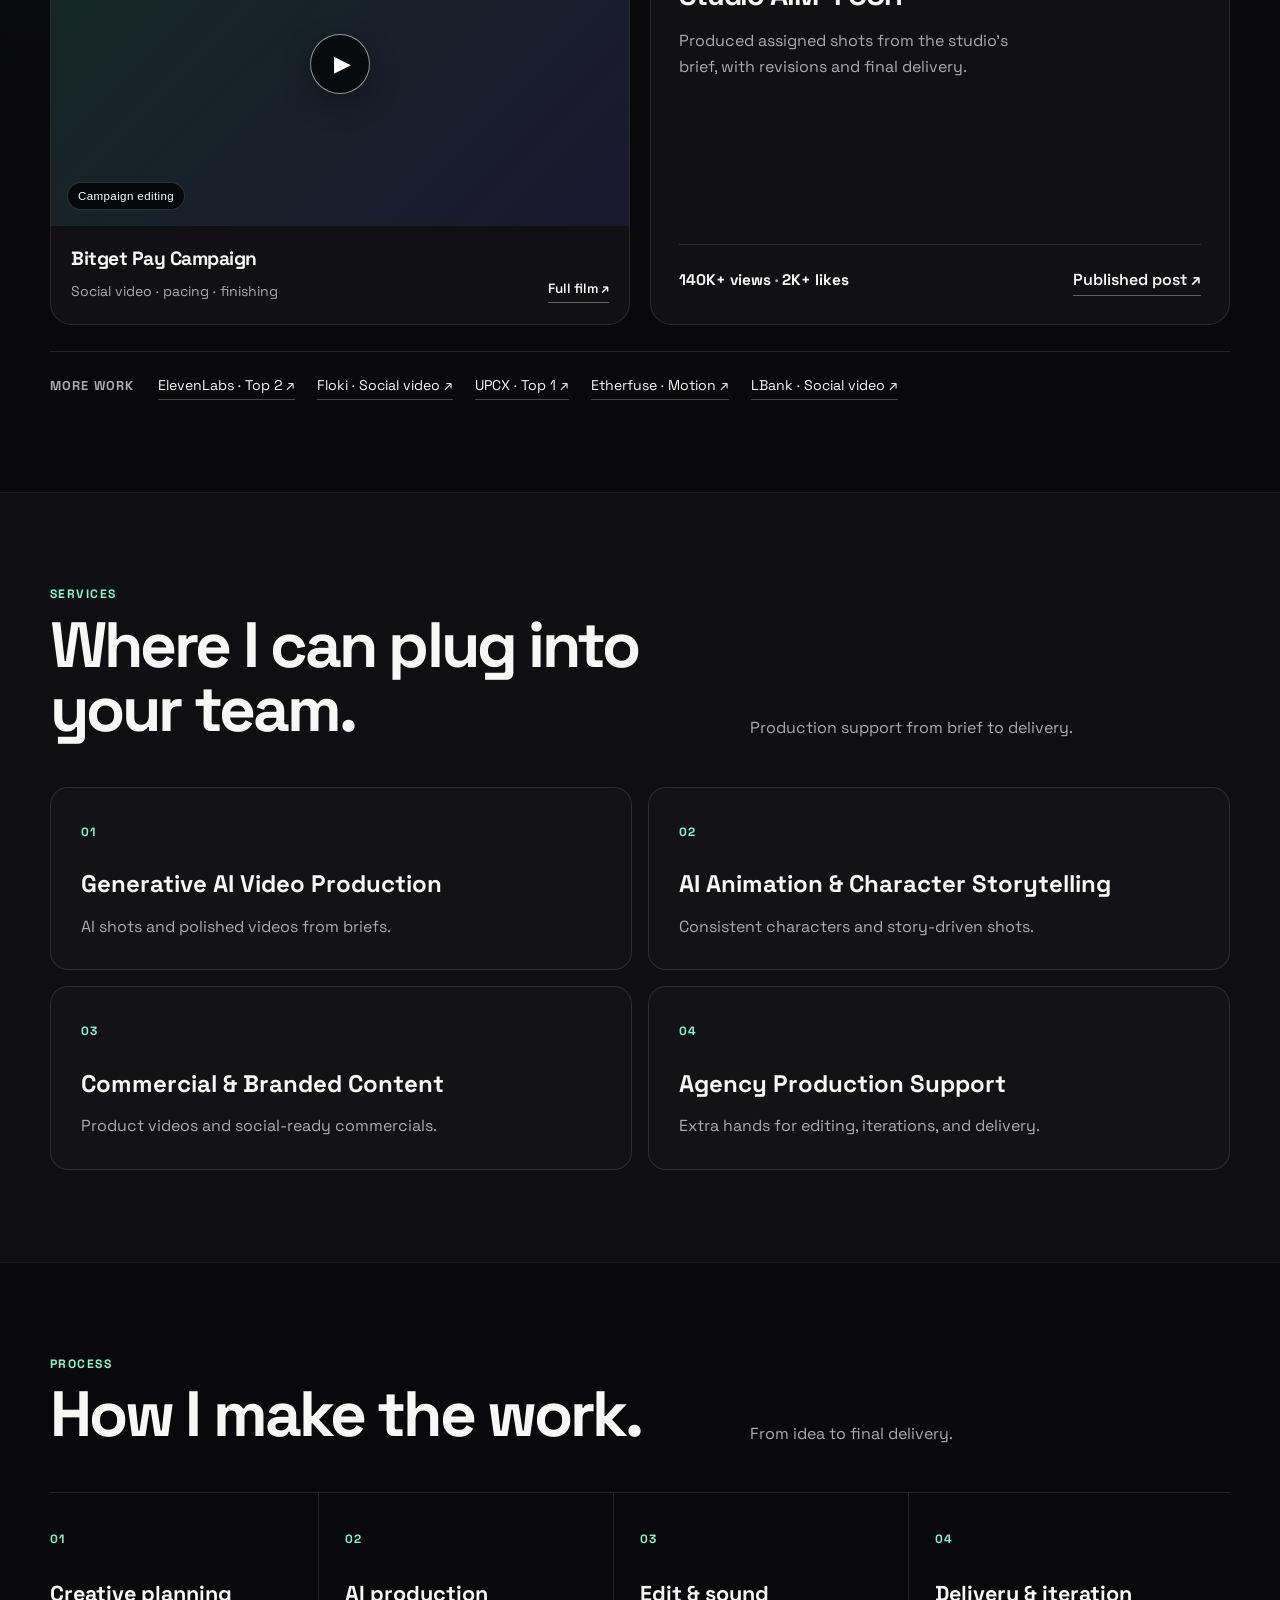
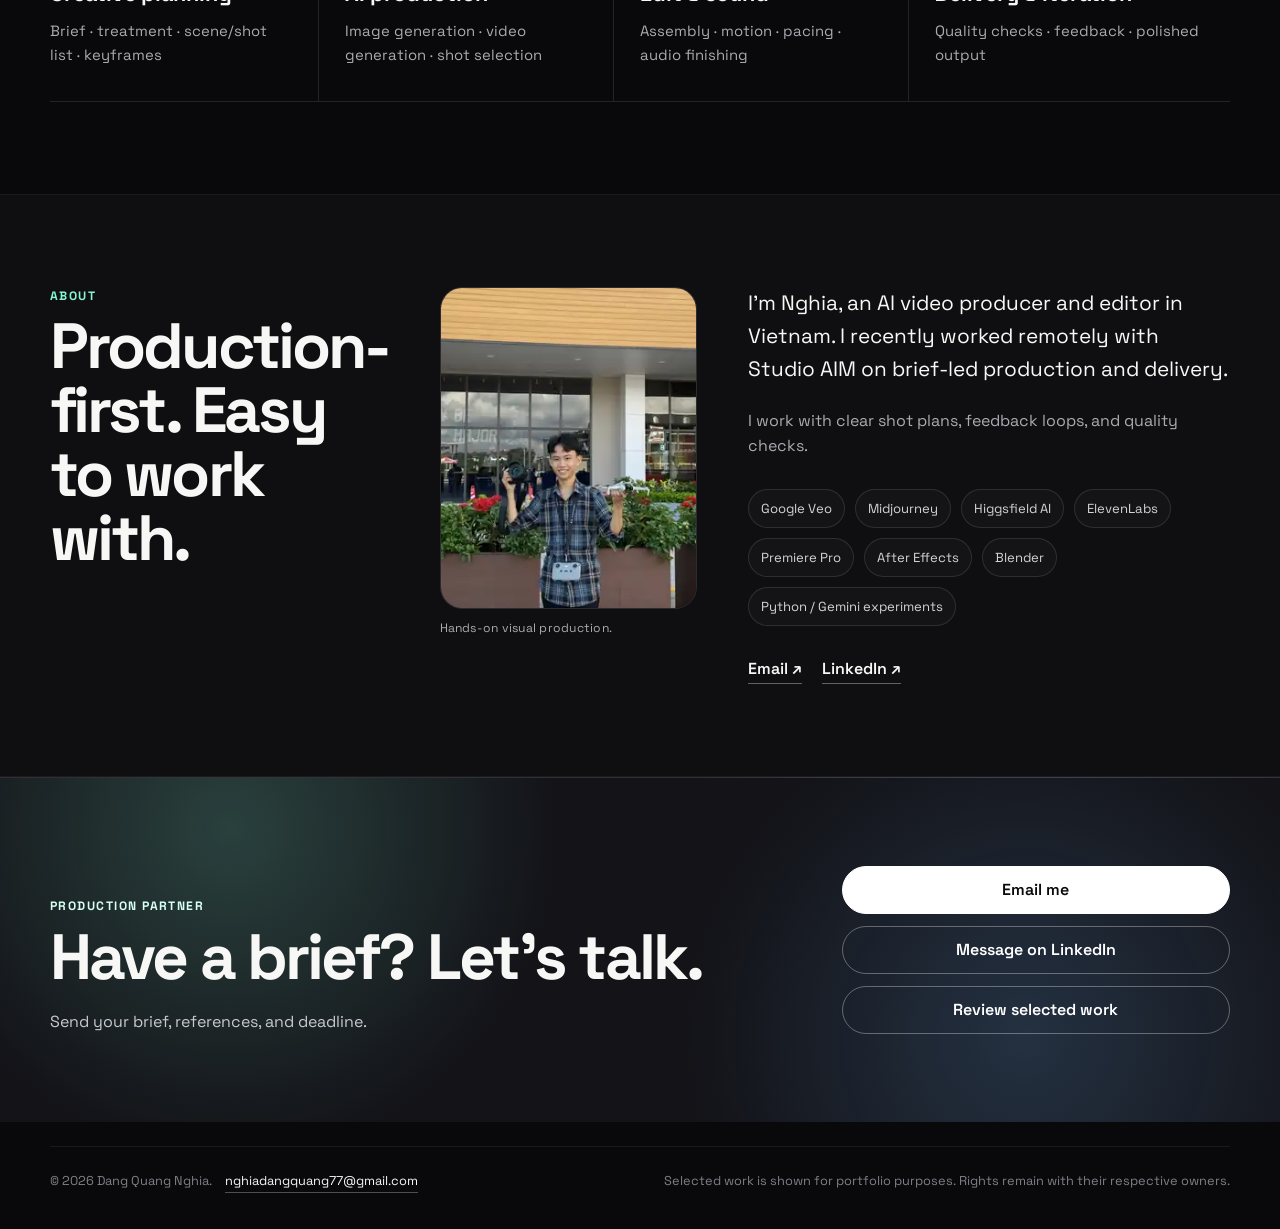
==== commit 21df991d: "Refine existing portfolio: concise copy, 4-stage workflow and compact video gallery" ====
--- a/index.html
+++ b/index.html
@@ -53,11 +53,10 @@
     <section class="hero" id="top">
       <div class="shell hero-grid">
         <div class="hero-copy">
-          <div class="eyebrow"><span class="dot"></span> Available for project-based & ongoing remote collaboration</div>
+          <div class="eyebrow"><span class="dot"></span> Available for remote projects</div>
           <h1>AI video production for <span>creative teams.</span></h1>
           <p class="hero-lead">
-            I turn briefs into polished AI video deliverables across animation, commercial content, and cinematic storytelling —
-            with a focus on clear execution, fast iteration, and reliable delivery.
+            I turn briefs and references into character animation, commercials, and finished AI videos.
           </p>
           <div class="hero-actions">
             <a class="button" href="#work">View selected work</a>
@@ -75,18 +74,18 @@
           <div class="focus-list">
             <div class="focus-item">
               <span class="focus-num">01</span>
-              <div><strong>AI animation & character storytelling</strong><small>Consistency, shots, and story-driven execution</small></div>
+              <div><strong>AI animation & character storytelling</strong><small>Consistency · storytelling</small></div>
             </div>
             <div class="focus-item">
               <span class="focus-num">02</span>
-              <div><strong>Commercial & branded video</strong><small>Product, campaign, and social-ready outputs</small></div>
+              <div><strong>Commercial & branded video</strong><small>Product · brand · social</small></div>
             </div>
             <div class="focus-item">
               <span class="focus-num">03</span>
-              <div><strong>Agency production support</strong><small>Extra capacity when workloads spike</small></div>
-            </div>
-          </div>
-          <div class="panel-note">Recent experience includes producing AI video deliverables for a Korean creative team.</div>
+              <div><strong>Agency production support</strong><small>Shots · editing · revisions</small></div>
+            </div>
+          </div>
+          <div class="panel-note">Recent production experience with Studio AIM.</div>
         </aside>
       </div>
     </section>
@@ -96,158 +95,70 @@
         <div class="section-heading">
           <div>
             <div class="kicker">Selected work</div>
-            <h2>Proof before promises.</h2>
-          </div>
-          <p>Selected public work and campaign outputs. Links open the original published source where available.</p>
-        </div>
-
-        <div class="featured-case">
-          <div class="social-embed social-embed-featured">
-            <div class="visual-tag embed-tag">Featured case · Original post</div>
-            <blockquote class="instagram-media"
-              data-instgrm-permalink="https://www.instagram.com/p/DbcyegvzpGK/"
-              data-instgrm-version="14">
-              <a href="https://www.instagram.com/p/DbcyegvzpGK/" target="_blank" rel="noopener noreferrer">View Studio AIM project on Instagram</a>
-            </blockquote>
-          </div>
-
-          <div class="case-copy">
-            <div class="case-topline">Studio AIM · Social / FOOH</div>
-            <h3>Turning an assigned creative brief into a finished social video.</h3>
-            <p>
-              Produced the assigned FOOH-style video deliverable for Studio AIM based on the team's direction, iterating through production feedback and returning the final output.
-            </p>
-
-            <div class="case-grid">
-              <div><span>Role</span><strong>AI video production</strong></div>
-              <div><span>Format</span><strong>Short-form social video</strong></div>
-              <div><span>Public performance</span><strong>140K+ views · 2K+ likes</strong></div>
-            </div>
-
-            <a class="text-link" href="https://www.instagram.com/p/DbcyegvzpGK/" target="_blank" rel="noopener noreferrer">View published project ↗</a>
-          </div>
-        </div>
-
-        <div class="work-grid">
-          <article class="work-card">
-            <div class="social-embed">
-              <div class="work-badge embed-card-badge">Top 2</div>
-              <blockquote class="twitter-tweet" data-theme="dark" data-dnt="true" data-conversation="none">
-                <a href="https://x.com/matt_elevenlabs/status/2009209588478849228">View ElevenLabs contest entry</a>
-              </blockquote>
-            </div>
-            <div class="work-body">
-              <p>Created an AI-assisted Christmas music entry selected as a Top 2 result in the contest.</p>
-              <a class="text-link" href="https://x.com/matt_elevenlabs/status/2009209588478849228" target="_blank" rel="noopener noreferrer">View entry ↗</a>
-            </div>
-          </article>
-
-          <article class="work-card">
-            <a class="poster-preview poster-preview-vertical motion-preview" href="https://drive.google.com/file/d/1yAGnG9t_q1Xz4gLfXca1j20E2Y-B7tAQ/view?usp=drivesdk" target="_blank" rel="noopener noreferrer" aria-label="Watch full short-form product commercial">
-              <img src="[data-uri]" alt="Animated preview of a vertical product commercial" loading="lazy">
-              <div class="work-badge neutral poster-badge">Commercial</div>
-              <span class="preview-hint">Preview · Watch full video ↗</span>
-            </a>
-            <div class="work-body">
-              <small class="work-kicker">Product TVC · 9:16</small>
-              <h3 class="work-title">Short-form Product Commercial</h3>
-              <p>Created a vertical product-focused TVC with polished pack shots, flavor variation, motion, and social-first pacing.</p>
-              <div class="project-facts">
-                <span><b>Role</b> AI video production & edit</span>
-                <span><b>Format</b> 9:16 commercial</span>
-              </div>
-              <a class="text-link" href="https://drive.google.com/file/d/1yAGnG9t_q1Xz4gLfXca1j20E2Y-B7tAQ/view?usp=drivesdk" target="_blank" rel="noopener noreferrer">Watch full video ↗</a>
-            </div>
-          </article>
-
-          <article class="work-card">
-            <a class="poster-preview motion-preview" href="https://drive.google.com/file/d/1S1uv4SxLfqcxIdMGnqR0FBpJdSdpwAC_/view?usp=drivesdk" target="_blank" rel="noopener noreferrer" aria-label="Watch full cartoon storytelling application test">
-              <img src="[data-uri]" alt="Animated preview of a cartoon storytelling application test" loading="lazy">
-              <div class="work-badge neutral poster-badge">Application test</div>
-              <span class="preview-hint">Preview · Watch full video ↗</span>
-            </a>
-            <div class="work-body">
-              <small class="work-kicker">Character Storytelling · Personal Assignment</small>
-              <h3 class="work-title">Cartoon Storytelling Test</h3>
-              <p>Created independently for an application test, focusing on character continuity, cinematic environments, shot progression, and story-driven AI video.</p>
-              <div class="project-facts">
-                <span><b>Role</b> AI video production</span>
-                <span><b>Focus</b> Character consistency & storytelling</span>
-              </div>
-              <a class="text-link" href="https://drive.google.com/file/d/1S1uv4SxLfqcxIdMGnqR0FBpJdSdpwAC_/view?usp=drivesdk" target="_blank" rel="noopener noreferrer">Watch full video ↗</a>
-            </div>
-          </article>
-
-          <article class="work-card">
-            <a class="video-preview" href="https://drive.google.com/file/d/1-CFqAN7AsL5oeocT35LwntbF9EsBcft4/view?usp=drivesdk" target="_blank" rel="noopener noreferrer" aria-label="Watch the full Bitget Pay campaign video">
-              <video autoplay muted loop playsinline preload="metadata" aria-hidden="true">
-                <source src="assets/bitget-preview.mp4" type="video/mp4">
-              </video>
-              <div class="work-badge neutral video-badge">Campaign work</div>
-              <span class="preview-hint">Preview · Open full video ↗</span>
-            </a>
-            <div class="work-body">
-              <small class="work-kicker">Social Campaign · English Version</small>
-              <h3 class="work-title">Bitget Pay Campaign</h3>
-              <p>Produced a short-form product explainer for Bitget Pay, designed for clear social viewing and platform-led campaign content.</p>
-              <div class="project-facts">
-                <span><b>Role</b> Video production</span>
-                <span><b>Deliverable</b> 16:9 social video</span>
-              </div>
-              <div class="link-row">
-                <a class="text-link" href="https://drive.google.com/file/d/1-CFqAN7AsL5oeocT35LwntbF9EsBcft4/view?usp=drivesdk" target="_blank" rel="noopener noreferrer">Watch full video ↗</a>
-                <a class="text-link" href="https://x.com/Ecrypto_VN/status/1942837904432365758/video/1" target="_blank" rel="noopener noreferrer">LBank work ↗</a>
-              </div>
-            </div>
-          </article>
-
-          <article class="work-card">
-            <div class="social-embed">
-              <div class="work-badge neutral embed-card-badge">Earlier work</div>
-              <blockquote class="twitter-tweet" data-theme="dark" data-dnt="true" data-conversation="none">
-                <a href="https://x.com/Ecrypto_VN/status/1976723425608843528">View Floki guerrilla marketing video</a>
-              </blockquote>
-            </div>
-            <div class="work-body">
-              <p>Conceptualized, scripted, filmed, and edited a guerrilla-style marketing video for the Floki ecosystem.</p>
-              <a class="text-link" href="https://x.com/Ecrypto_VN/status/1976723425608843528/video/1" target="_blank" rel="noopener noreferrer">Watch project ↗</a>
-            </div>
-          </article>
-
-          <article class="work-card">
-            <div class="social-embed">
-              <div class="work-badge embed-card-badge">Top 1</div>
-              <blockquote class="twitter-tweet" data-theme="dark" data-dnt="true" data-conversation="none">
-                <a href="https://x.com/Ecrypto_VN/status/1852994541424697774">View UPCX contest video</a>
-              </blockquote>
-            </div>
-            <div class="work-body">
-              <p>Edited a meme-led campaign video combining internet meme clips, effects, and AI-generated music; the entry won Top 1 in the contest.</p>
-              <a class="text-link" href="https://x.com/Ecrypto_VN/status/1852994541424697774/video/1" target="_blank" rel="noopener noreferrer">Watch project ↗</a>
-            </div>
-          </article>
-
-          <article class="work-card">
-            <div class="social-embed">
-              <div class="work-badge neutral embed-card-badge">Motion design</div>
-              <blockquote class="twitter-tweet" data-theme="dark" data-dnt="true" data-conversation="none">
-                <a href="https://x.com/Ecrypto_VN/status/1970772073350914129">View Etherfuse motion graphic</a>
-              </blockquote>
-            </div>
-            <div class="work-body">
-              <p>Created a motion graphic promo using dynamic typography and Web3 visual language in Adobe After Effects.</p>
-              <a class="text-link" href="https://x.com/Ecrypto_VN/status/1970772073350914129" target="_blank" rel="noopener noreferrer">Watch project ↗</a>
-            </div>
-          </article>
-
-          <article class="work-card work-card-cta">
-            <div>
-              <div class="kicker">More relevant work?</div>
-              <h3>I keep the public portfolio curated.</h3>
-              <p>For a specific campaign style or production need, message me and I can share the most relevant examples.</p>
-            </div>
-            <a class="button button-light" href="https://www.linkedin.com/in/ngh%C4%A9a-%C4%91%E1%BA%B7ng-quang-a64349433/" target="_blank" rel="noopener noreferrer">Ask for samples</a>
-          </article>
+            <h2>Watch the work.</h2>
+          </div>
+          <p>Selected AI films, commercials, and edits. Open a video here or view its original file.</p>
+        </div>
+
+        <div class="showcase-grid">
+          <article class="showcase-card">
+            <button type="button" class="showcase-preview" data-drive-preview="1S1uv4SxLfqcxIdMGnqR0FBpJdSdpwAC_" data-project-title="Animated Character Film" aria-label="Play Animated Character Film">
+              <img src="https://drive.google.com/thumbnail?id=1S1uv4SxLfqcxIdMGnqR0FBpJdSdpwAC_&amp;sz=w1600" alt="Frame from the AI character storytelling film" loading="lazy" decoding="async">
+              <span class="showcase-play-icon" aria-hidden="true">▶</span>
+              <span class="showcase-category">Character animation</span>
+            </button>
+            <div class="showcase-copy">
+              <div><h3>Animated Character Film</h3><p>Character consistency · cinematic storytelling</p></div>
+              <a class="text-link" href="https://drive.google.com/file/d/1S1uv4SxLfqcxIdMGnqR0FBpJdSdpwAC_/view" target="_blank" rel="noopener noreferrer">Full film ↗</a>
+            </div>
+          </article>
+
+          <article class="showcase-card">
+            <button type="button" class="showcase-preview showcase-preview-portrait" data-drive-preview="1yAGnG9t_q1Xz4gLfXca1j20E2Y-B7tAQ" data-project-title="InnoSupps Product Commercial" aria-label="Play InnoSupps Product Commercial">
+              <img src="https://drive.google.com/thumbnail?id=1yAGnG9t_q1Xz4gLfXca1j20E2Y-B7tAQ&amp;sz=w1600" alt="Frame from a vertical AI product commercial" loading="lazy" decoding="async">
+              <span class="showcase-play-icon" aria-hidden="true">▶</span>
+              <span class="showcase-category">Product commercial · 9:16</span>
+            </button>
+            <div class="showcase-copy">
+              <div><h3>InnoSupps Product Commercial</h3><p>Product visuals · AI video · editing</p></div>
+              <a class="text-link" href="https://drive.google.com/file/d/1yAGnG9t_q1Xz4gLfXca1j20E2Y-B7tAQ/view" target="_blank" rel="noopener noreferrer">Full film ↗</a>
+            </div>
+          </article>
+
+          <article class="showcase-card">
+            <button type="button" class="showcase-preview" data-drive-preview="1-CFqAN7AsL5oeocT35LwntbF9EsBcft4" data-project-title="Bitget Pay Campaign" aria-label="Play Bitget Pay Campaign">
+              <img src="https://drive.google.com/thumbnail?id=1-CFqAN7AsL5oeocT35LwntbF9EsBcft4&amp;sz=w1600" alt="Frame from the Bitget Pay campaign video" loading="lazy" decoding="async">
+              <span class="showcase-play-icon" aria-hidden="true">▶</span>
+              <span class="showcase-category">Campaign editing</span>
+            </button>
+            <div class="showcase-copy">
+              <div><h3>Bitget Pay Campaign</h3><p>Social video · pacing · finishing</p></div>
+              <a class="text-link" href="https://drive.google.com/file/d/1-CFqAN7AsL5oeocT35LwntbF9EsBcft4/view" target="_blank" rel="noopener noreferrer">Full film ↗</a>
+            </div>
+          </article>
+
+          <article class="showcase-card showcase-proof">
+            <div class="showcase-proof-header">
+              <span class="kicker">Published studio work</span>
+              <h3>Studio AIM · FOOH</h3>
+              <p>Produced assigned shots from the studio's brief, with revisions and final delivery.</p>
+            </div>
+            <div class="showcase-proof-footer">
+              <strong>140K+ views <span>·</span> 2K+ likes</strong>
+              <a class="text-link" href="https://www.instagram.com/p/DbcyegvzpGK/" target="_blank" rel="noopener noreferrer">Published post ↗</a>
+            </div>
+          </article>
+        </div>
+
+        <div class="additional-work" aria-label="Additional projects">
+          <span class="additional-label">More work</span>
+          <div class="additional-links">
+            <a href="https://x.com/matt_elevenlabs/status/2009209588478849228" target="_blank" rel="noopener noreferrer">ElevenLabs · Top 2 ↗</a>
+            <a href="https://x.com/Ecrypto_VN/status/1976723425608843528/video/1" target="_blank" rel="noopener noreferrer">Floki · Social video ↗</a>
+            <a href="https://x.com/Ecrypto_VN/status/1852994541424697774/video/1" target="_blank" rel="noopener noreferrer">UPCX · Top 1 ↗</a>
+            <a href="https://x.com/Ecrypto_VN/status/1970772073350914129" target="_blank" rel="noopener noreferrer">Etherfuse · Motion ↗</a>
+            <a href="https://x.com/Ecrypto_VN/status/1942837904432365758/video/1" target="_blank" rel="noopener noreferrer">LBank · Social video ↗</a>
+          </div>
         </div>
       </div>
     </section>
@@ -259,29 +170,29 @@
             <div class="kicker">Services</div>
             <h2>Where I can plug into your team.</h2>
           </div>
-          <p>Built for agencies, studios, and creative teams that already have a brief and need dependable production support.</p>
+          <p>Production support from brief to delivery.</p>
         </div>
 
         <div class="service-grid">
           <article class="service-card">
             <span>01</span>
             <h3>Generative AI Video Production</h3>
-            <p>Translate a creative brief into AI-generated video outputs, iterate on feedback, and deliver polished short-form assets.</p>
+            <p>AI shots and polished videos from briefs.</p>
           </article>
           <article class="service-card">
             <span>02</span>
             <h3>AI Animation & Character Storytelling</h3>
-            <p>Develop character-driven AI video with continuity, shot progression, and cinematic visual storytelling.</p>
+            <p>Consistent characters and story-driven shots.</p>
           </article>
           <article class="service-card">
             <span>03</span>
             <h3>Commercial & Branded Content</h3>
-            <p>Create polished AI-assisted commercials, product videos, and branded social content from brief to final edit.</p>
+            <p>Product videos and social-ready commercials.</p>
           </article>
           <article class="service-card">
             <span>04</span>
             <h3>Agency Production Support</h3>
-            <p>Add flexible production capacity for generation, iteration, editing, revisions, and final delivery when workloads spike.</p>
+            <p>Extra hands for editing, iterations, and delivery.</p>
           </article>
         </div>
       </div>
@@ -292,31 +203,31 @@
         <div class="section-heading">
           <div>
             <div class="kicker">Process</div>
-            <h2>Simple collaboration, clear handoff.</h2>
-          </div>
-          <p>No secret workflow dump — just the production stages a partner needs to know.</p>
+            <h2>How I make the work.</h2>
+          </div>
+          <p>From idea to final delivery.</p>
         </div>
 
         <div class="process-grid">
           <div class="process-step">
             <span>01</span>
-            <h3>Brief</h3>
-            <p>Align on the creative direction, format, references, deadline, and expected output.</p>
+            <h3>Creative planning</h3>
+            <p>Brief · treatment · scene/shot list · keyframes</p>
           </div>
           <div class="process-step">
             <span>02</span>
-            <h3>Produce</h3>
-            <p>Build the visual/video output using the AI and editing workflow that best fits the brief.</p>
+            <h3>AI production</h3>
+            <p>Image generation · video generation · shot selection</p>
           </div>
           <div class="process-step">
             <span>03</span>
-            <h3>Iterate</h3>
-            <p>Review feedback, correct weak generations, and refine consistency, motion, and pacing.</p>
+            <h3>Edit &amp; sound</h3>
+            <p>Assembly · motion · pacing · audio finishing</p>
           </div>
           <div class="process-step">
             <span>04</span>
-            <h3>Deliver</h3>
-            <p>Return polished final assets in the agreed format, ready for the team or campaign pipeline.</p>
+            <h3>Delivery &amp; iteration</h3>
+            <p>Quality checks · feedback · polished output</p>
           </div>
         </div>
       </div>
@@ -326,7 +237,7 @@
       <div class="shell about-grid">
         <div class="about-heading">
           <div class="kicker">About</div>
-          <h2>Production-first, with a technical mindset.</h2>
+          <h2>Production-first. Easy to work with.</h2>
         </div>
         <figure class="about-photo">
           <img src="[data-uri]" alt="Dang Quang Nghia holding a camera and drone" loading="lazy">
@@ -334,10 +245,10 @@
         </figure>
         <div class="about-copy">
           <p class="about-lead">
-            I'm Dang Quang Nghia, an AI video creator based in Vietnam. My recent experience includes producing AI video deliverables for a Korean creative team, taking assigned briefs through production, iteration, and final delivery.
+            I'm Nghia, an AI video producer and editor in Vietnam. I recently worked remotely with Studio AIM on brief-led production and delivery.
           </p>
           <p>
-            My software-engineering background also shapes how I work: I like repeatable workflows, clear quality checks, and lightweight automation where it genuinely saves production time.
+            I work with clear shot plans, feedback loops, and quality checks.
           </p>
 
           <div class="tool-list" aria-label="Selected tools">
@@ -363,9 +274,9 @@
       <div class="shell contact-inner">
         <div>
           <div class="kicker kicker-light">Production partner</div>
-          <h2>Need extra AI video production capacity?</h2>
+          <h2>Have a brief? Let's talk.</h2>
           <p>
-            If your agency or creative team has a project, recurring workload, or a short-term production spike, send me the brief and what you need delivered.
+            Send your brief, references, and deadline.
           </p>
         </div>
         <div class="contact-actions">
@@ -387,8 +298,11 @@
     </div>
   </footer>
 
-  <script async src="https://platform.twitter.com/widgets.js" charset="utf-8"></script>
-  <script async src="https://www.instagram.com/embed.js"></script>
+  <dialog class="video-dialog" id="video-dialog" aria-label="Video preview">
+    <div class="video-dialog-head"><strong id="video-dialog-title">Video preview</strong><button type="button" id="video-dialog-close" aria-label="Close video">✕</button></div>
+    <div class="video-dialog-player"><iframe id="video-dialog-frame" title="Video preview" allow="autoplay; fullscreen; picture-in-picture" allowfullscreen referrerpolicy="strict-origin-when-cross-origin"></iframe></div>
+    <a class="text-link" id="video-dialog-link" target="_blank" rel="noopener noreferrer">Open video in Google Drive ↗</a>
+  </dialog>
   <script src="script.js"></script>
 </body>
 </html>
--- a/styles.css
+++ b/styles.css
@@ -909,4 +909,103 @@
 @media (prefers-reduced-motion: reduce) {
   html { scroll-behavior: auto; }
   *, *::before, *::after { transition: none !important; animation: none !important; }
-}+}
+
+/* Compact selected-work gallery: retains the original dark visual language. */
+.showcase-grid {
+  display: grid;
+  grid-template-columns: repeat(2, minmax(0, 1fr));
+  gap: 20px;
+}
+.showcase-card {
+  min-width: 0;
+  background: var(--surface);
+  border: 1px solid var(--line);
+  border-radius: var(--radius);
+  overflow: hidden;
+}
+.showcase-preview {
+  position: relative;
+  width: 100%;
+  aspect-ratio: 16 / 9;
+  display: block;
+  padding: 0;
+  border: 0;
+  cursor: pointer;
+  color: #fff;
+  background: #090b10;
+  overflow: hidden;
+  text-align: left;
+}
+.showcase-preview-portrait { background: radial-gradient(circle at 50% 44%, #202730, #090b10 70%); }
+.showcase-preview img {
+  display: block;
+  width: 100%;
+  height: 100%;
+  object-fit: cover;
+  transition: transform .24s ease, filter .24s ease;
+}
+.showcase-preview-portrait img { object-fit: contain; }
+.showcase-preview:hover img, .showcase-preview:focus-visible img { transform: scale(1.025); filter: brightness(.87); }
+.showcase-preview:focus-visible { outline: 3px solid var(--accent); outline-offset: -3px; }
+.showcase-preview.preview-image-missing { background: linear-gradient(135deg, #142923, #1b1830); }
+.showcase-play-icon {
+  position: absolute;
+  top: 50%;
+  left: 50%;
+  translate: -50% -50%;
+  display: grid;
+  place-items: center;
+  width: 60px;
+  height: 60px;
+  padding-left: 4px;
+  background: rgba(0,0,0,.66);
+  border: 1px solid rgba(255,255,255,.55);
+  border-radius: 50%;
+  font-size: 22px;
+  box-shadow: 0 10px 30px rgba(0,0,0,.30);
+}
+.showcase-category {
+  position: absolute;
+  left: 16px;
+  bottom: 16px;
+  padding: 7px 10px;
+  background: rgba(0,0,0,.72);
+  color: #fff;
+  font-size: .72rem;
+  letter-spacing: .035em;
+  border: 1px solid rgba(255,255,255,.16);
+  border-radius: 99px;
+}
+.showcase-copy { display: flex; justify-content: space-between; gap: 16px; align-items: flex-end; padding: 18px 20px 21px; }
+.showcase-copy h3 { font-size: 1.2rem; letter-spacing: -.025em; margin: 0 0 5px; }
+.showcase-copy p { font-size: .88rem; color: var(--muted); margin: 0; }
+.showcase-copy .text-link { flex: 0 0 auto; white-space: nowrap; font-size: .84rem; }
+.showcase-proof { display: flex; flex-direction: column; justify-content: space-between; padding: 28px; }
+.showcase-proof h3 { font-size: 1.8rem; letter-spacing: -.04em; margin: 17px 0 10px; }
+.showcase-proof p { color: var(--muted); line-height: 1.6; max-width: 350px; }
+.showcase-proof-footer { display: flex; flex-wrap: wrap; gap: 12px; justify-content: space-between; align-items: baseline; padding-top: 22px; border-top: 1px solid var(--line); }
+.showcase-proof-footer strong { font-size: .96rem; }
+.showcase-proof-footer strong span { color: var(--muted); }
+.additional-work { margin-top: 26px; padding: 22px 0 0; border-top: 1px solid var(--line); display: flex; flex-wrap: wrap; align-items: baseline; gap: 12px 24px; }
+.additional-label { font-weight: 700; font-size: .8rem; text-transform: uppercase; letter-spacing: .09em; color: var(--muted); }
+.additional-links { display: flex; flex-wrap: wrap; gap: 12px 22px; }
+.additional-links a { font-size: .88rem; color: var(--text); text-decoration: none; border-bottom: 1px solid rgba(255,255,255,.25); padding-bottom: 3px; }
+.additional-links a:hover { color: var(--accent); border-color: var(--accent); }
+.video-dialog { width: min(94vw, 900px); max-width: 900px; padding: 18px; background: #111114; color: var(--text); border: 1px solid var(--line); border-radius: 18px; box-shadow: 0 24px 100px rgba(0,0,0,.7); }
+.video-dialog::backdrop { background: rgba(0,0,0,.83); }
+.video-dialog-head { display: flex; align-items: center; justify-content: space-between; gap: 12px; margin-bottom: 14px; }
+.video-dialog-head strong { font-size: 1rem; }
+.video-dialog-head button { border: 1px solid rgba(255,255,255,.3); color: #fff; background: #22232a; cursor: pointer; width: 38px; height: 38px; border-radius: 50%; }
+.video-dialog-player { aspect-ratio: 16 / 9; background: #000; margin-bottom: 12px; }
+.video-dialog-player iframe { width: 100%; height: 100%; border: 0; display: block; }
+.video-dialog > .text-link { font-size: .85rem; }
+@media (max-width: 760px) {
+  .showcase-grid { grid-template-columns: 1fr; gap: 18px; }
+  .showcase-copy { align-items: flex-start; flex-wrap: wrap; }
+  .showcase-proof { min-height: 220px; }
+  .video-dialog { padding: 12px; width: calc(100vw - 20px); }
+}
+@media (prefers-reduced-motion: reduce) {
+  .showcase-preview img { transition: none; }
+}
